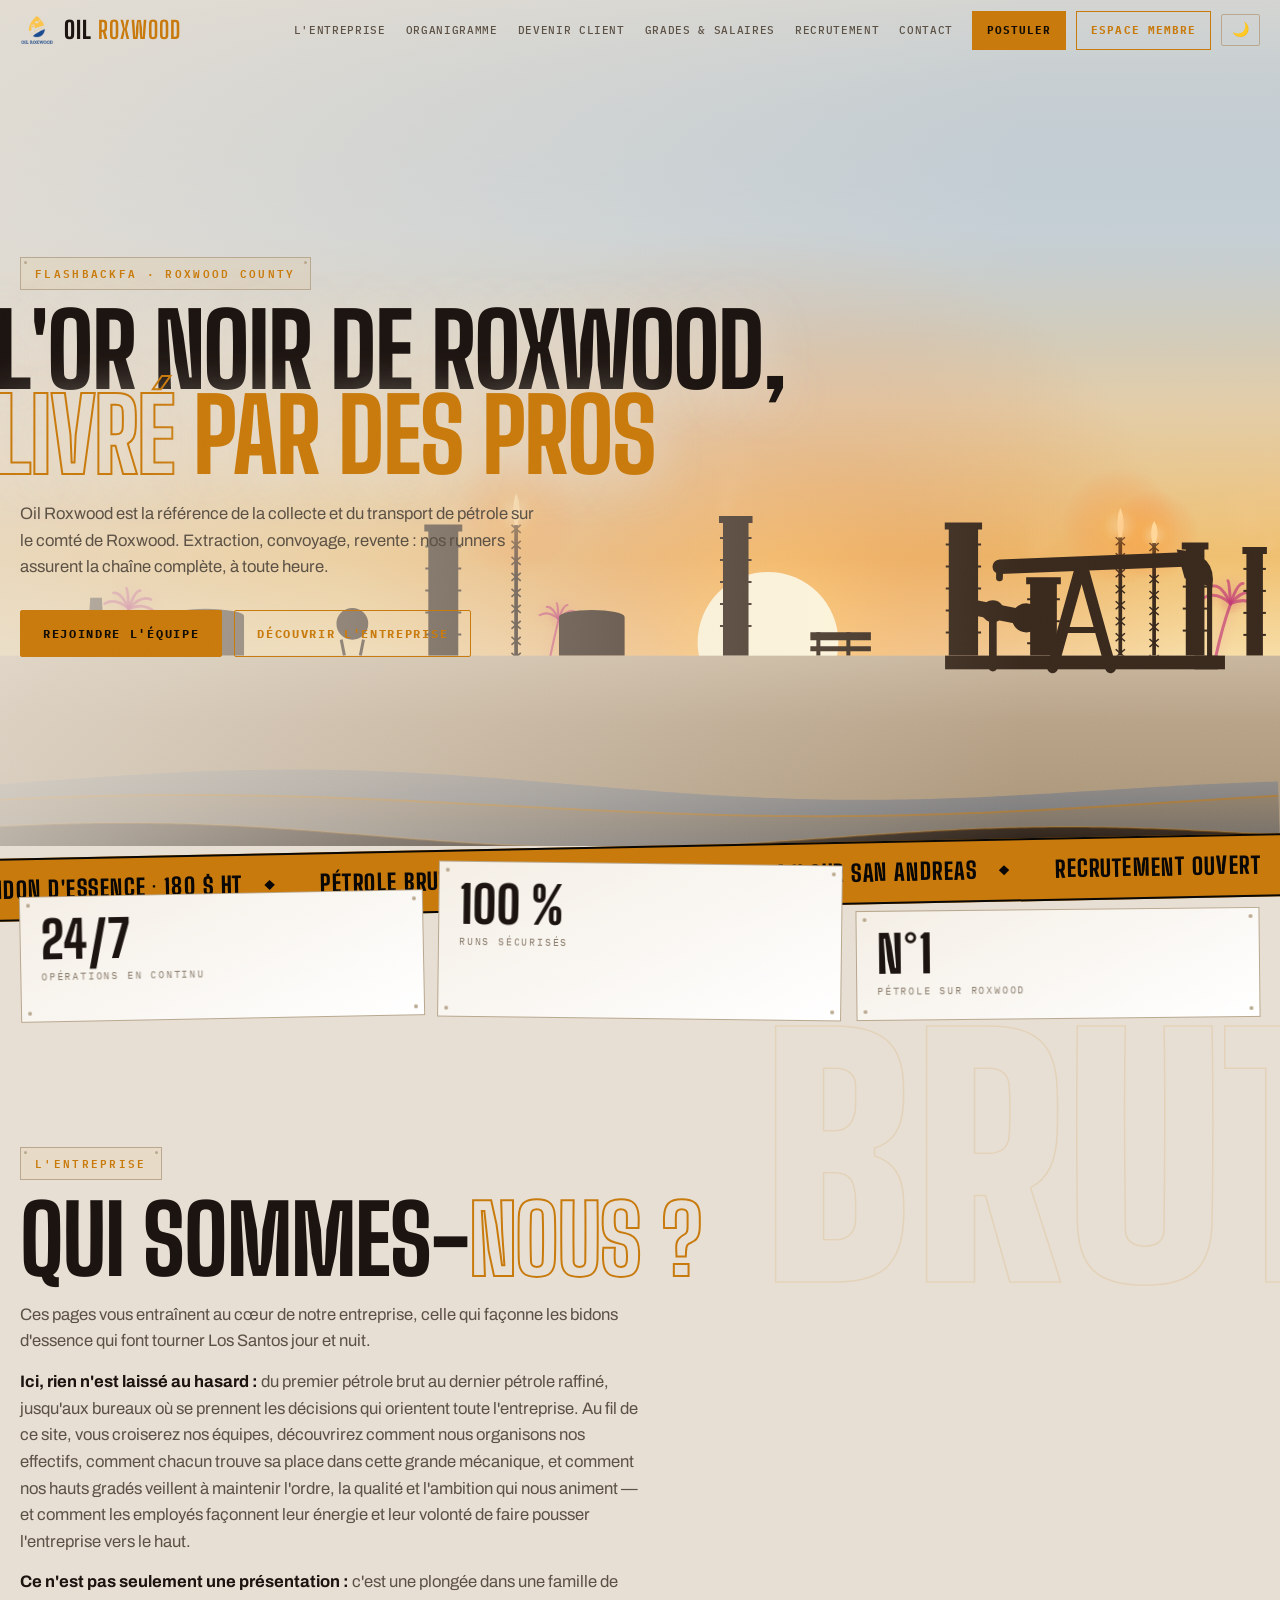
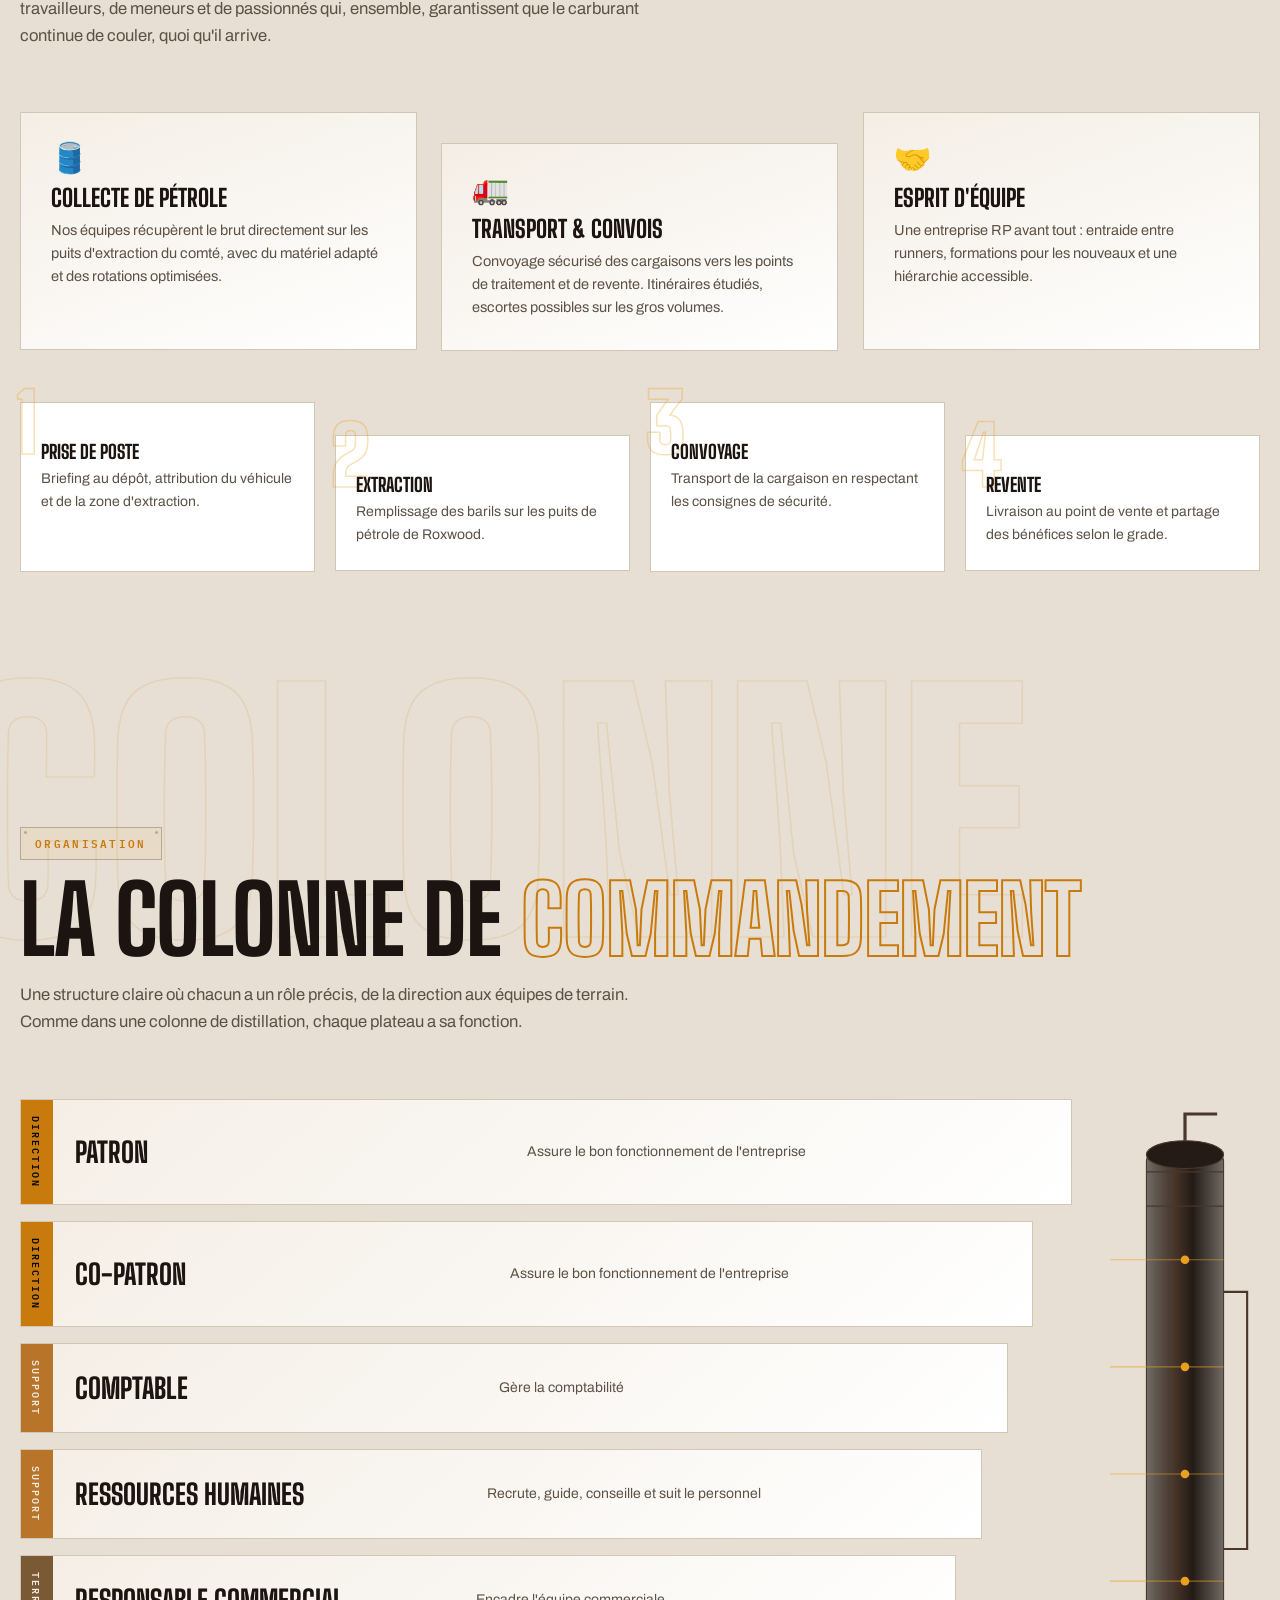
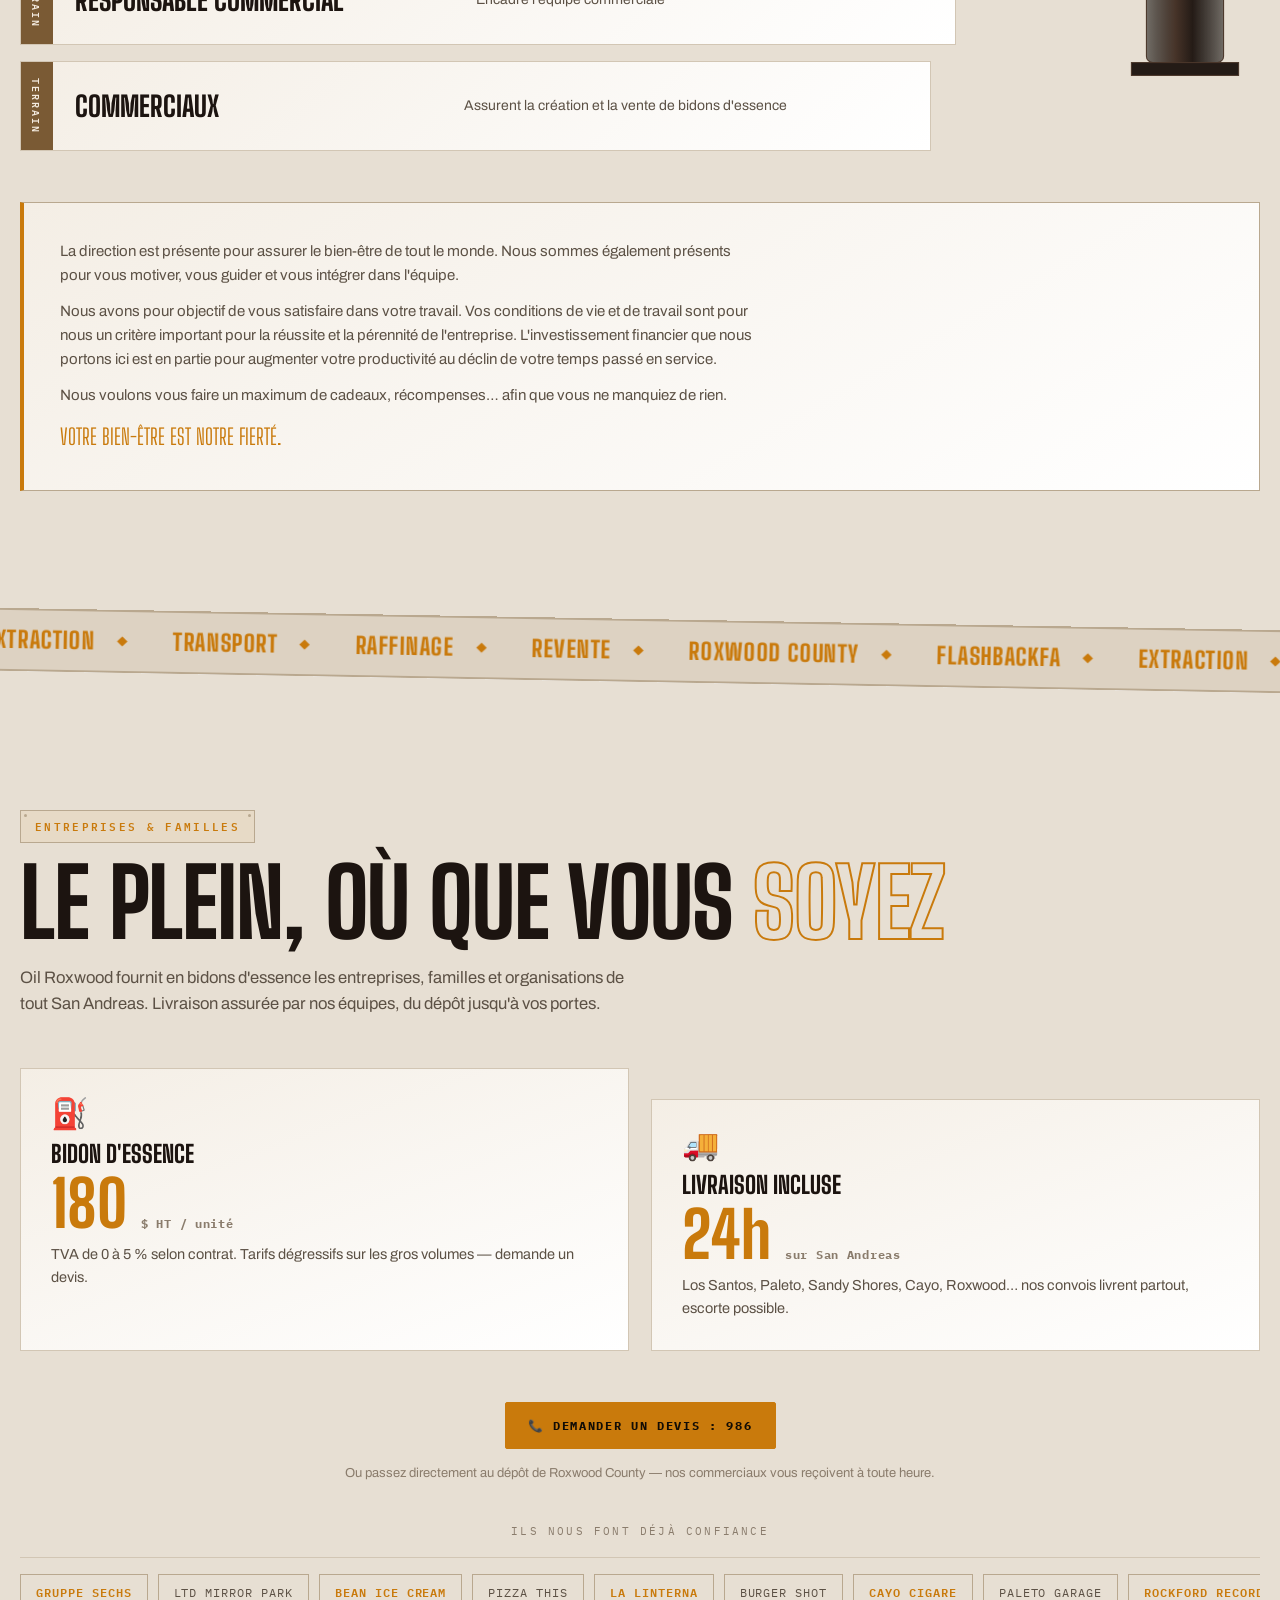
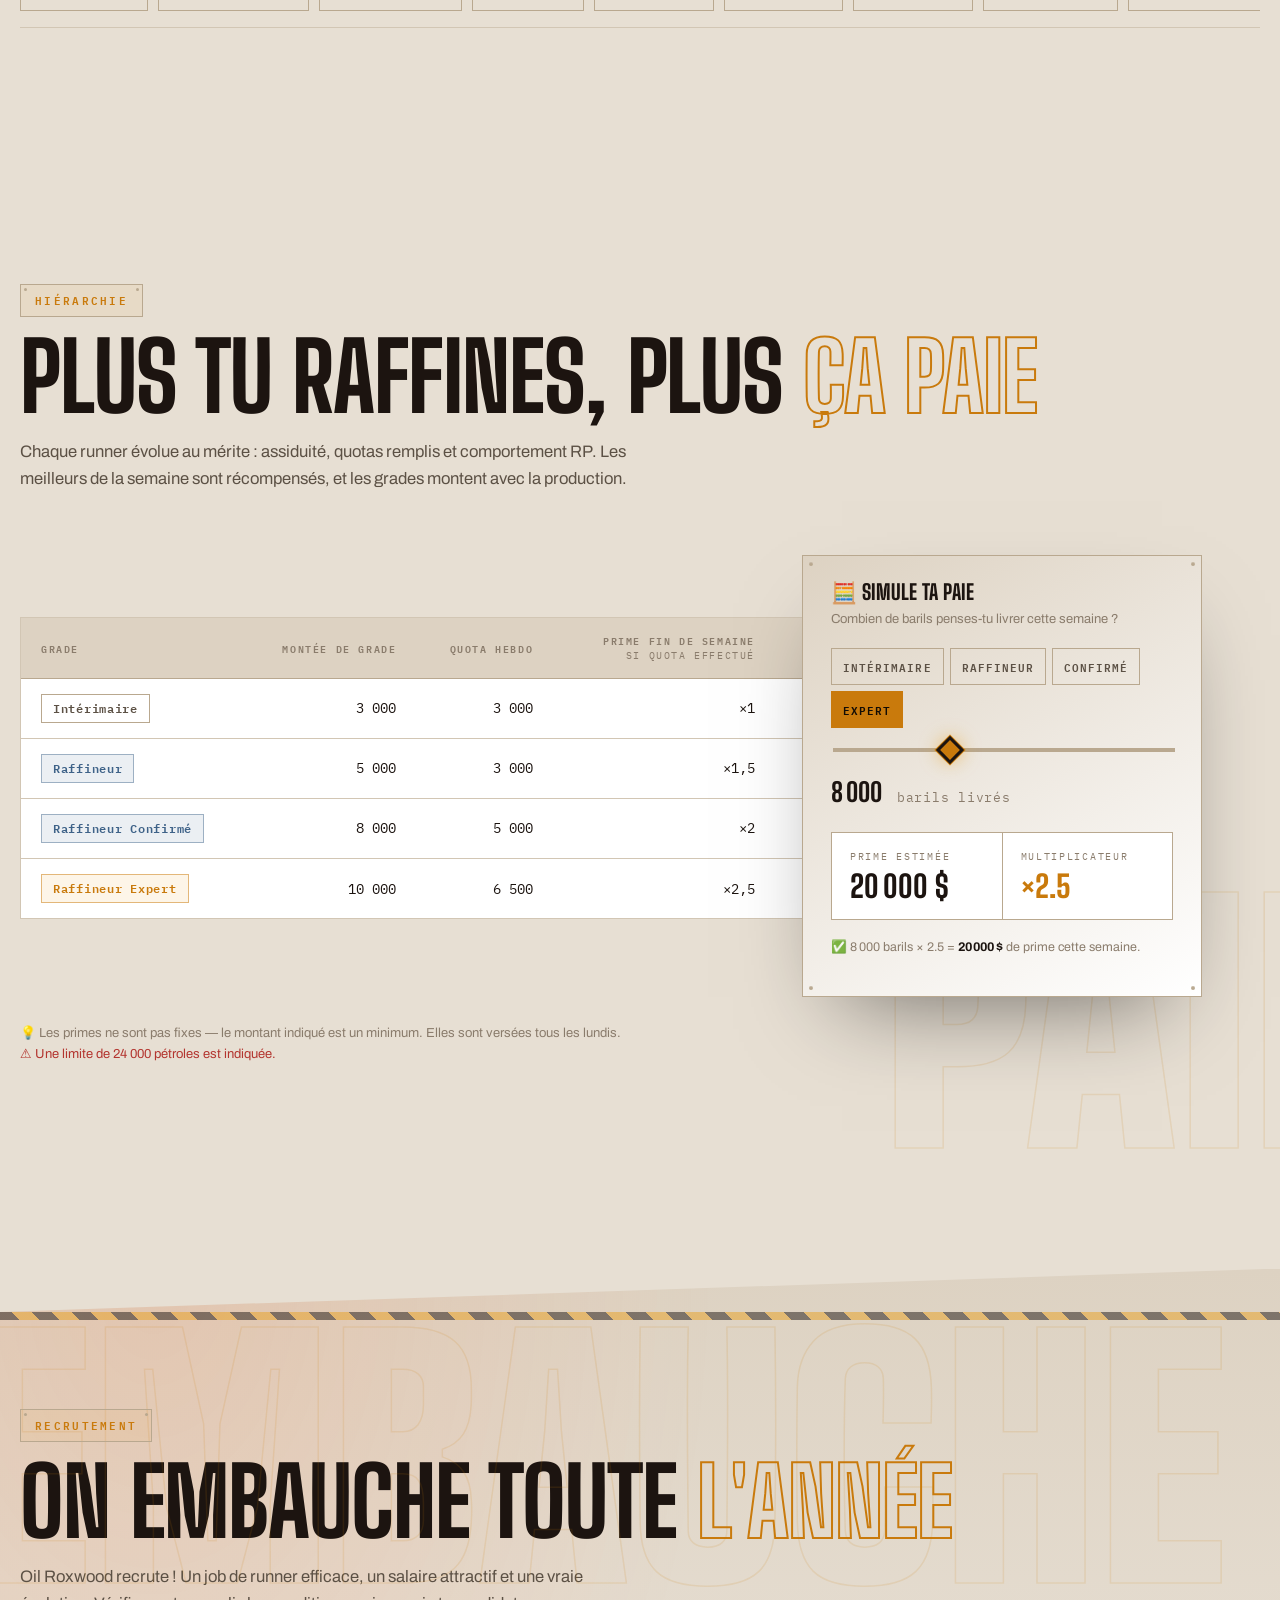
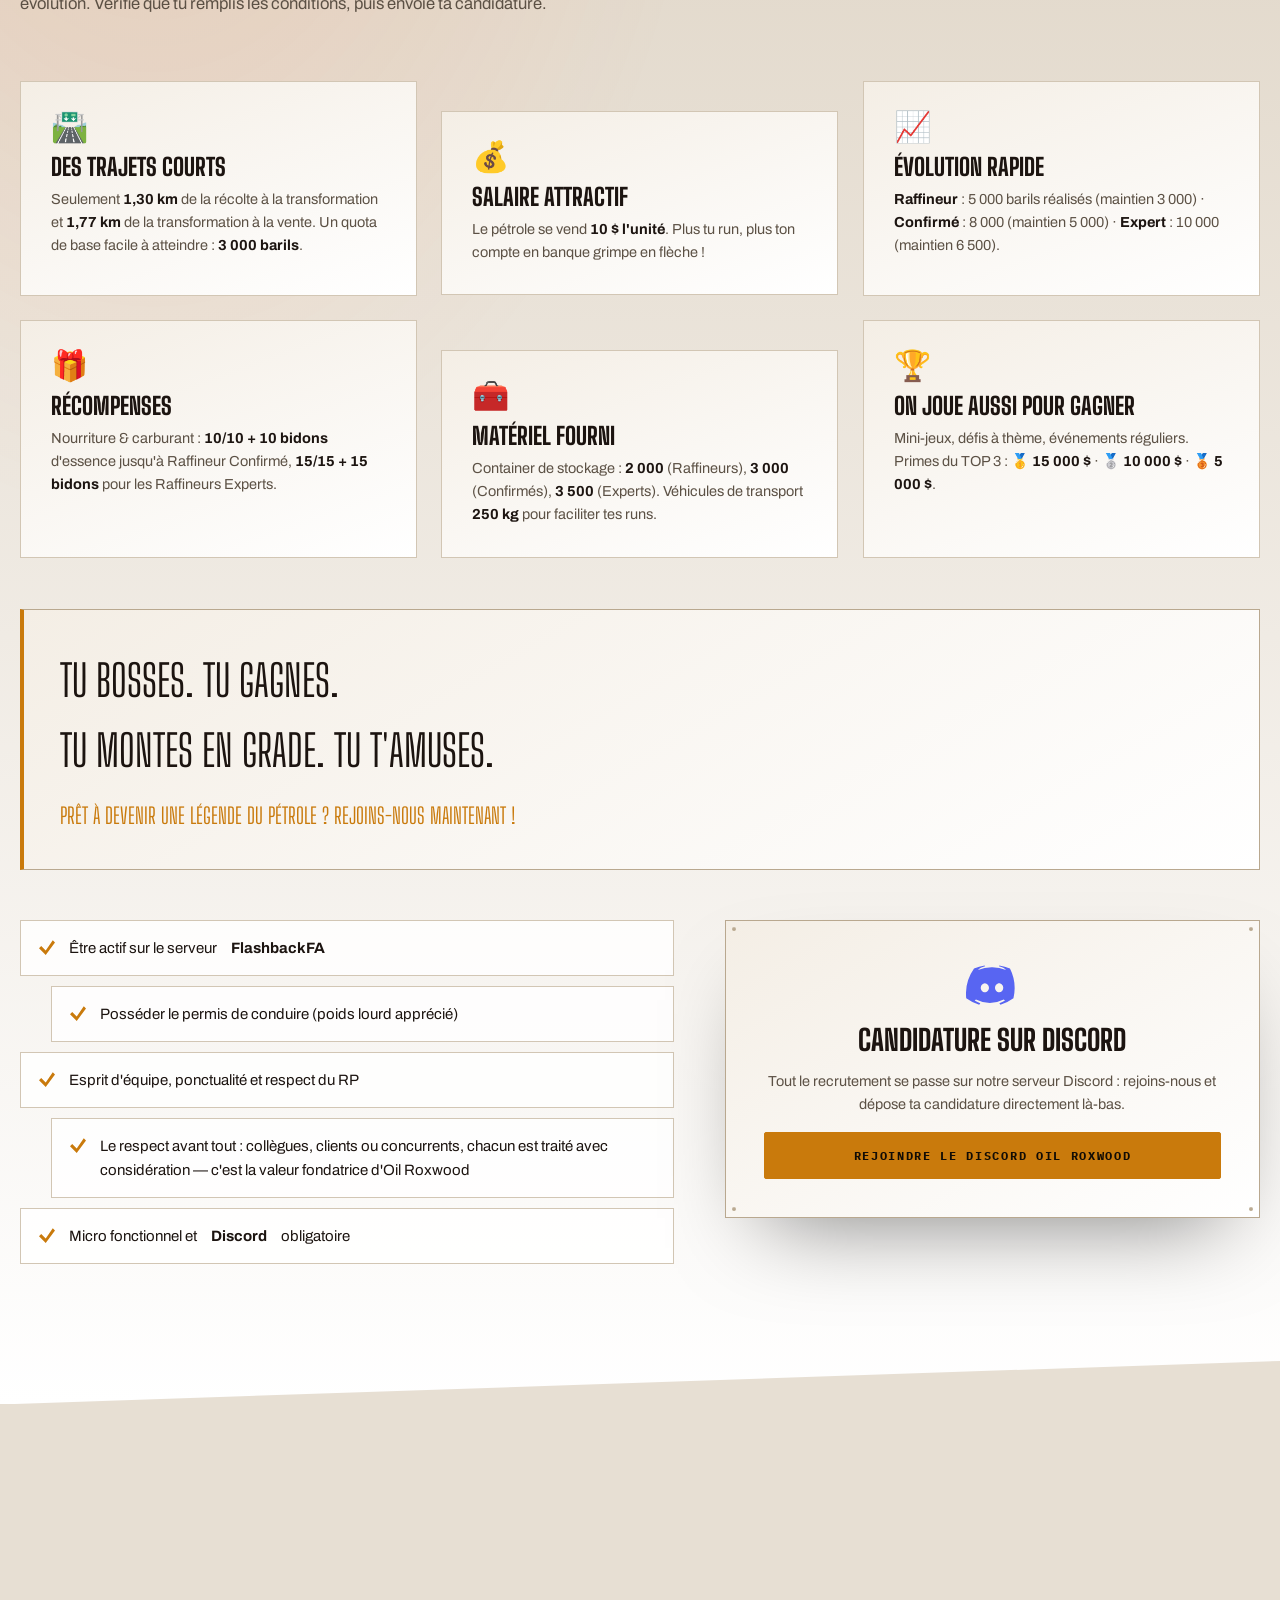
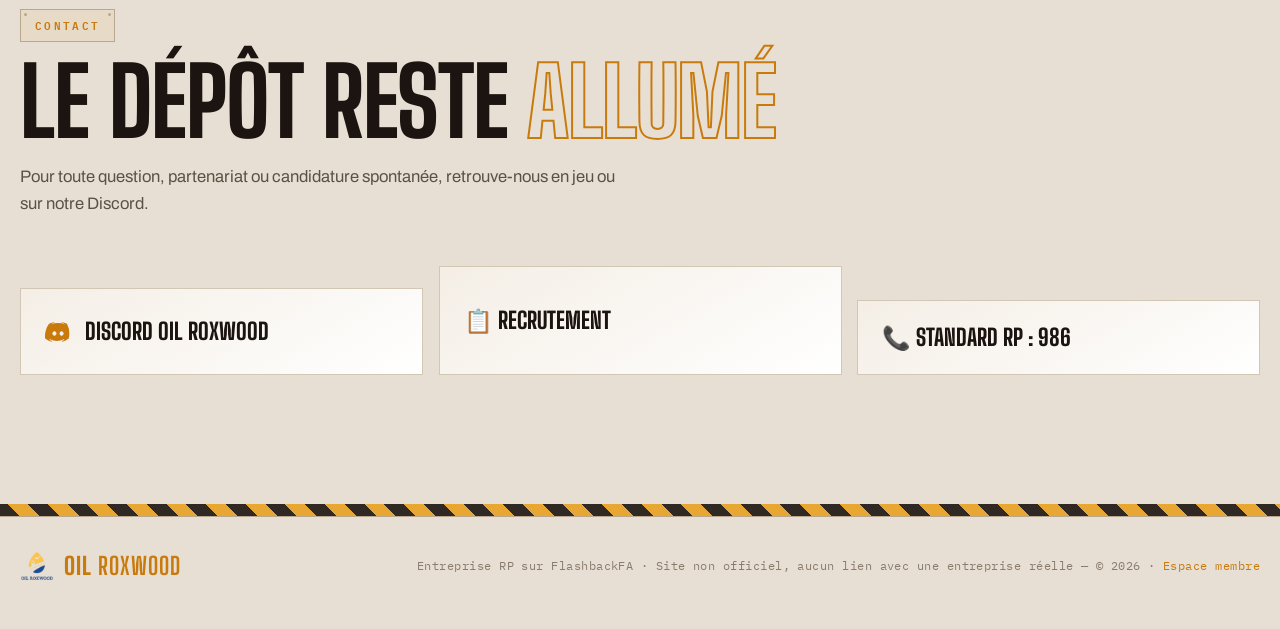
==== index.html @ 554af209 "1" ====
<!DOCTYPE html>
<html lang="fr">
<head>
<meta charset="UTF-8">
<meta name="viewport" content="width=device-width, initial-scale=1.0">
<title>Oil Roxwood — Compagnie Pétrolière | FlashbackFA</title>
<meta name="description" content="Oil Roxwood, entreprise de collecte et transport de pétrole sur Roxwood County — Serveur FlashbackFA.">
<!-- ═══════════════════════════════════════════════════════════════
     APERÇU RICHE (Discord, réseaux sociaux)
     ⚠️ SEUL ENDROIT DU SITE OÙ L'URL EST ÉCRITE EN DUR.
     Les robots des réseaux n'exécutent pas de JavaScript : ces deux
     adresses doivent être absolues. Si tu renommes le dépôt GitHub,
     remplace-les par la nouvelle adresse de GitHub Pages — et c'est
     tout, le reste du site est en chemins relatifs.
     ═══════════════════════════════════════════════════════════════ -->
<meta property="og:type" content="website">
<meta property="og:site_name" content="Oil Roxwood">
<meta property="og:title" content="⛽ OIL ROXWOOD — Compagnie Pétrolière">
<meta property="og:description" content="Collecte & transport de pétrole sur Roxwood County 🛢️ Recrutement ouvert · Devis au 986 · Simulateur de paie en ligne — Serveur FlashbackFA">
<meta property="og:url"   content="https://poulpizar01.github.io/Oil-Roxwood/">
<meta property="og:image" content="https://poulpizar01.github.io/Oil-Roxwood/assets/banner-og-v3.jpg">
<meta property="og:image:width" content="1200">
<meta property="og:image:height" content="630">
<meta name="twitter:card" content="summary_large_image">
<meta name="theme-color" content="#e8a020">
<link rel="icon" type="image/png" href="assets/favicon.png">
<link rel="apple-touch-icon" href="assets/apple-touch-icon.png">
<link rel="manifest" href="manifest.webmanifest">
<meta name="mobile-web-app-capable" content="yes">
<meta name="apple-mobile-web-app-capable" content="yes">
<meta name="apple-mobile-web-app-status-bar-style" content="black-translucent">
<meta name="apple-mobile-web-app-title" content="Oil Roxwood">
<script>
/* applique le thème avant le rendu pour éviter le flash */
(function(){
  const s=localStorage.getItem('orx_theme');
  if(s==='dark'||(!s&&matchMedia('(prefers-color-scheme: dark)').matches))
    document.documentElement.classList.add('dark');
})();
</script>
<link rel="preconnect" href="https://fonts.googleapis.com">
<link rel="preconnect" href="https://fonts.gstatic.com" crossorigin>
<link href="https://fonts.googleapis.com/css2?family=Big+Shoulders+Display:wght@600;700;800;900&family=Archivo:wght@400;500;600;700&family=IBM+Plex+Mono:wght@400;500;600;700&display=swap" rel="stylesheet">
<link rel="stylesheet" href="assets/roxwood-core.css">
<link rel="stylesheet" href="assets/roxwood-site.css">
</head>
<body>

<div id="pipeline"></div>
<span class="cartouche" aria-hidden="true">Oil Roxwood · Roxwood County · Est. 2026</span>

<nav class="barre">
  <a class="logo" href="#accueil">
    <img src="assets/logo.png" alt="Logo Oil Roxwood" width="34" height="34">
    <span>OIL <b>ROXWOOD</b></span>
  </a>
  <button class="burger" aria-expanded="false" aria-label="Ouvrir le menu">☰</button>
  <div class="nav-links">
    <a href="#presentation">L'entreprise</a>
    <a href="#organigramme">Organigramme</a>
    <a href="#devenir-client">Devenir client</a>
    <a href="#direct" id="navDirect" hidden>En direct</a>
    <a href="#grades">Grades &amp; Salaires</a>
    <a href="#recrutement">Recrutement</a>
    <a href="#contact">Contact</a>
    <a href="#recrutement" class="nav-cta">Postuler</a>
    <a href="admin.html" class="nav-membre">Espace membre</a>
    <button class="theme-btn" id="themeBtn" onclick="toggleTheme()" title="Mode clair / sombre" aria-label="Changer de thème">🌙</button>
  </div>
</nav>

<!-- ================= HERO ================= -->
<header id="accueil">
  <canvas id="heroCanvas" aria-hidden="true"></canvas>
  <div class="wrap hero-grid">
    <span class="tag kicker">FlashbackFA · Roxwood County</span>
    <h1>L'or noir de Roxwood,<br><span class="creux">livré</span> <em>par des pros</em></h1>
    <p class="hero-sub">
      Oil Roxwood est la référence de la collecte et du transport de pétrole sur le comté
      de Roxwood. Extraction, convoyage, revente : nos runners assurent la chaîne complète,
      à toute heure.
    </p>
    <div class="hero-cta">
      <a href="#recrutement" class="btn" style="background:var(--ambre);color:#120C05"><span>Rejoindre l'équipe</span></a>
      <a href="#presentation" class="btn"><span>Découvrir l'entreprise</span></a>
    </div>
  </div>
</header>

<!-- ruban défilant -->
<div class="ruban pleine" aria-hidden="true"><div class="defile" id="ruban1"></div></div>

<div class="wrap dessus">
  <div class="hero-stats">
    <div><strong>24/7</strong><span>Opérations en continu</span></div>
    <div><strong>100 %</strong><span>Runs sécurisés</span></div>
    <div><strong>N°1</strong><span>Pétrole sur Roxwood</span></div>
  </div>
</div>

<!-- ================= PRÉSENTATION ================= -->
<section id="presentation">
  <span class="geant" style="top:2vw;right:-6vw" aria-hidden="true">BRUT</span>
  <div class="wrap">
    <span class="tag sec-kicker rev">L'entreprise</span>
    <h2 class="rev">Qui sommes-<span class="creux">nous ?</span></h2>
    <div class="rev">
      <p class="sec-intro">
        Ces pages vous entraînent au cœur de notre entreprise, celle qui façonne les bidons
        d'essence qui font tourner Los Santos jour et nuit.
      </p>
      <p class="sec-intro">
        <strong>Ici, rien n'est laissé au hasard :</strong> du premier pétrole brut au dernier
        pétrole raffiné, jusqu'aux bureaux où se prennent les décisions qui orientent toute
        l'entreprise. Au fil de ce site, vous croiserez nos équipes, découvrirez comment nous
        organisons nos effectifs, comment chacun trouve sa place dans cette grande mécanique,
        et comment nos hauts gradés veillent à maintenir l'ordre, la qualité et l'ambition qui
        nous animent — et comment les employés façonnent leur énergie et leur volonté de faire
        pousser l'entreprise vers le haut.
      </p>
      <p class="sec-intro">
        <strong>Ce n'est pas seulement une présentation :</strong> c'est une plongée dans une
        famille de travailleurs, de meneurs et de passionnés qui, ensemble, garantissent que
        le carburant continue de couler, quoi qu'il arrive.
      </p>
    </div>

    <div class="cards">
      <div class="card rev">
        <div class="ico">🛢️</div>
        <h3>Collecte de pétrole</h3>
        <p>Nos équipes récupèrent le brut directement sur les puits d'extraction du comté, avec du matériel adapté et des rotations optimisées.</p>
      </div>
      <div class="card rev">
        <div class="ico">🚛</div>
        <h3>Transport &amp; convois</h3>
        <p>Convoyage sécurisé des cargaisons vers les points de traitement et de revente. Itinéraires étudiés, escortes possibles sur les gros volumes.</p>
      </div>
      <div class="card rev">
        <div class="ico">🤝</div>
        <h3>Esprit d'équipe</h3>
        <p>Une entreprise RP avant tout : entraide entre runners, formations pour les nouveaux et une hiérarchie accessible.</p>
      </div>
    </div>

    <div class="steps">
      <div class="step rev"><span class="num" aria-hidden="true">1</span><h4>Prise de poste</h4><p>Briefing au dépôt, attribution du véhicule et de la zone d'extraction.</p></div>
      <div class="step rev"><span class="num" aria-hidden="true">2</span><h4>Extraction</h4><p>Remplissage des barils sur les puits de pétrole de Roxwood.</p></div>
      <div class="step rev"><span class="num" aria-hidden="true">3</span><h4>Convoyage</h4><p>Transport de la cargaison en respectant les consignes de sécurité.</p></div>
      <div class="step rev"><span class="num" aria-hidden="true">4</span><h4>Revente</h4><p>Livraison au point de vente et partage des bénéfices selon le grade.</p></div>
    </div>
  </div>
</section>

<!-- ================= ORGANIGRAMME ================= -->
<section id="organigramme">
  <span class="geant" style="top:0;left:-4vw" aria-hidden="true">COLONNE</span>
  <div class="wrap">
    <span class="tag sec-kicker rev">Organisation</span>
    <h2 class="rev">La colonne de <span class="creux">commandement</span></h2>
    <p class="sec-intro rev">
      Une structure claire où chacun a un rôle précis, de la direction aux équipes de terrain.
      Comme dans une colonne de distillation, chaque plateau a sa fonction.
    </p>

    <div class="org">
      <div>
        <div class="org-level">
          <div class="org-card rev"><div class="rang">Direction</div><div class="corps"><h4>Patron</h4><p>Assure le bon fonctionnement de l'entreprise</p></div></div>
          <div class="org-card rev"><div class="rang">Direction</div><div class="corps"><h4>Co-Patron</h4><p>Assure le bon fonctionnement de l'entreprise</p></div></div>
        </div>
        <div class="org-level" style="margin-top:16px">
          <div class="org-card rev"><div class="rang">Support</div><div class="corps"><h4>Comptable</h4><p>Gère la comptabilité</p></div></div>
          <div class="org-card rev"><div class="rang">Support</div><div class="corps"><h4>Ressources Humaines</h4><p>Recrute, guide, conseille et suit le personnel</p></div></div>
        </div>
        <div class="org-level" style="margin-top:16px">
          <div class="org-card rev"><div class="rang">Terrain</div><div class="corps"><h4>Responsable commercial</h4><p>Encadre l'équipe commerciale</p></div></div>
          <div class="org-card rev"><div class="rang">Terrain</div><div class="corps"><h4>Commerciaux</h4><p>Assurent la création et la vente de bidons d'essence</p></div></div>
        </div>
      </div>

      <div class="org-fig" aria-hidden="true">
        <svg viewBox="0 0 140 560" fill="none">
          <defs>
            <linearGradient id="col" x1="0" y1="0" x2="1" y2="0">
              <stop offset="0" stop-color="#12100E" stop-opacity=".55"/><stop offset=".38" stop-color="#463328"/>
              <stop offset=".6" stop-color="#241B16"/><stop offset="1" stop-color="#100D0B" stop-opacity=".55"/>
            </linearGradient>
          </defs>
          <rect x="34" y="52" width="72" height="474" rx="6" fill="url(#col)" stroke="#4A362A"/>
          <ellipse cx="70" cy="52" rx="36" ry="13" fill="#241B16" stroke="#4A362A"/>
          <path d="M70 39V14h30" stroke="#4A362A" stroke-width="3"/>
          <path d="M34 68h72M34 100h72" stroke="#4A362A"/>
          <g stroke="#E8A020" opacity=".55"><path d="M0 150h106M0 250h106M0 350h106M0 450h106"/></g>
          <g fill="#E8A020"><circle cx="70" cy="150" r="4"/><circle cx="70" cy="250" r="4"/><circle cx="70" cy="350" r="4"/><circle cx="70" cy="450" r="4"/></g>
          <path d="M106 180h22v240h-22" stroke="#4A362A" stroke-width="2"/>
          <rect x="20" y="526" width="100" height="12" fill="#241B16" stroke="#4A362A"/>
        </svg>
      </div>
    </div>

    <div class="org-quote rev">
      <p>La direction est présente pour assurer le bien-être de tout le monde. Nous sommes également présents pour vous motiver, vous guider et vous intégrer dans l'équipe.</p>
      <p>Nous avons pour objectif de vous satisfaire dans votre travail. Vos conditions de vie et de travail sont pour nous un critère important pour la réussite et la pérennité de l'entreprise. L'investissement financier que nous portons ici est en partie pour augmenter votre productivité au déclin de votre temps passé en service.</p>
      <p>Nous voulons vous faire un maximum de cadeaux, récompenses… afin que vous ne manquiez de rien.</p>
      <p>Votre bien-être est notre fierté.</p>
    </div>
  </div>
</section>

<!-- ruban inverse -->
<div class="ruban inverse pleine" aria-hidden="true"><div class="defile" id="ruban2"></div></div>

<!-- ================= DEVENIR CLIENT ================= -->
<section id="devenir-client">
  <div class="wrap">
    <span class="tag sec-kicker rev">Entreprises &amp; familles</span>
    <h2 class="rev">Le plein, où que vous <span class="creux">soyez</span></h2>
    <p class="sec-intro rev">
      Oil Roxwood fournit en bidons d'essence les entreprises, familles et organisations
      de tout San Andreas. Livraison assurée par nos équipes, du dépôt jusqu'à vos portes.
    </p>

    <div class="offre">
      <div class="card rev">
        <div class="ico">⛽</div>
        <h3>Bidon d'essence</h3>
        <b class="prix">180 <span>$ HT / unité</span></b>
        <p>TVA de 0 à 5 % selon contrat. Tarifs dégressifs sur les gros volumes — demande un devis.</p>
      </div>
      <div class="card rev">
        <div class="ico">🚚</div>
        <h3>Livraison incluse</h3>
        <b class="prix">24h <span>sur San Andreas</span></b>
        <p>Los Santos, Paleto, Sandy Shores, Cayo, Roxwood… nos convois livrent partout, escorte possible.</p>
      </div>
    </div>

    <div class="devis rev">
      <a href="#contact" class="btn" style="background:var(--ambre);color:#120C05"><span>📞 Demander un devis : 986</span></a>
      <p class="note" style="margin-top:14px">Ou passez directement au dépôt de Roxwood County — nos commerciaux vous reçoivent à toute heure.</p>
    </div>

    <p class="confiance">Ils nous font déjà confiance</p>
    <div class="marquee">
      <div class="marquee-track" id="cliTrack">
        <span class="cli-chip"><b>Gruppe Sechs</b></span>
        <span class="cli-chip">LTD Mirror Park</span>
        <span class="cli-chip"><b>Bean Ice Cream</b></span>
        <span class="cli-chip">Pizza This</span>
        <span class="cli-chip"><b>La Linterna</b></span>
        <span class="cli-chip">Burger Shot</span>
        <span class="cli-chip"><b>Cayo Cigare</b></span>
        <span class="cli-chip">Paleto Garage</span>
        <span class="cli-chip"><b>Rockford Records</b></span>
        <span class="cli-chip">Aqua Black</span>
        <span class="cli-chip"><b>Post OP</b></span>
        <span class="cli-chip">Atelier Komori</span>
        <span class="cli-chip"><b>Pacific Bluff</b></span>
        <span class="cli-chip">Mairie San Andreas</span>
        <span class="cli-chip"><b>Club 77</b></span>
        <span class="cli-chip">Casa Del Gusto</span>
      </div>
    </div>
  </div>
</section>

<!-- ================= LE DÉPÔT EN DIRECT ================= -->
<section id="direct" hidden>
  <span class="geant" style="top:1vw;right:-5vw" aria-hidden="true">SEMAINE</span>
  <div class="wrap">
    <span class="tag sec-kicker rev">Le dépôt en direct</span>
    <h2 class="rev">La semaine <span class="creux" id="dirSem">en cours</span></h2>
    <p class="sec-intro rev" id="dirMaj"></p>

    <div class="hero-stats" style="margin-top:clamp(30px,4vw,52px)">
      <div><strong id="dirBarils">—</strong><span>Barils raffinés</span></div>
      <div><strong id="dirEffectif">—</strong><span>Runners en poste</span></div>
      <div><strong id="dirClients">—</strong><span>Commandes livrées</span></div>
    </div>

    <div id="dirObjWrap" class="rev" style="margin-top:clamp(26px,3vw,40px)" hidden>
      <div style="display:flex;justify-content:space-between;align-items:baseline;gap:14px;margin-bottom:10px">
        <span class="tag">Objectif de la semaine</span>
        <span class="mono" id="dirObjTxt" style="color:var(--fumee);font-size:13px"></span>
      </div>
      <div style="height:14px;background:var(--plaque);border:1px solid var(--trait-fort);position:relative;overflow:hidden">
        <i id="dirObjBar" style="position:absolute;inset:0 100% 0 0;background:var(--ambre);transition:right 1.2s var(--ease)"></i>
      </div>
    </div>

    <div id="dirTop" class="cards" style="margin-top:clamp(30px,4vw,50px)" hidden></div>
  </div>
</section>

<!-- ================= GRADES ================= -->
<section id="grades">
  <span class="geant" style="bottom:4vw;right:-8vw" aria-hidden="true">PAIE</span>
  <div class="wrap">
    <span class="tag sec-kicker rev">Hiérarchie</span>
    <h2 class="rev">Plus tu raffines, plus <span class="creux">ça paie</span></h2>
    <p class="sec-intro rev">
      Chaque runner évolue au mérite : assiduité, quotas remplis et comportement RP.
      Les meilleurs de la semaine sont récompensés, et les grades montent avec la production.
    </p>

    <div class="paye">
      <div class="table-card rev">
        <table>
          <thead>
            <tr>
              <th scope="col">Grade</th>
              <th scope="col">Montée de grade</th>
              <th scope="col">Quota hebdo</th>
              <th scope="col">Prime fin de semaine<small>si quota effectué</small></th>
            </tr>
          </thead>
          <tbody>
            <tr><td><span class="badge b-grey">Intérimaire</span></td><td>3 000</td><td>3 000</td><td>×1</td></tr>
            <tr><td><span class="badge b-blue">Raffineur</span></td><td>5 000</td><td>3 000</td><td>×1,5</td></tr>
            <tr><td><span class="badge b-blue">Raffineur Confirmé</span></td><td>8 000</td><td>5 000</td><td>×2</td></tr>
            <tr><td><span class="badge b-gold">Raffineur Expert</span></td><td>10 000</td><td>6 500</td><td>×2,5</td></tr>
          </tbody>
        </table>
      </div>

      <div class="simu rev">
        <h3>🧮 Simule ta paie</h3>
        <p class="simu-sub">Combien de barils penses-tu livrer cette semaine ?</p>
        <div class="simu-grades" id="simuGrades"></div>
        <input type="range" id="simuRange" min="0" max="24000" step="100" value="8000" aria-label="Barils livrés cette semaine">
        <div class="simu-baril"><b id="simuBarils">8 000</b> barils livrés</div>
        <div class="simu-out">
          <div class="simu-card"><span>Prime estimée</span><strong id="simuPrime">—</strong></div>
          <div class="simu-card simu-card-total"><span>Multiplicateur</span><strong id="simuMult">—</strong></div>
        </div>
        <p class="simu-note" id="simuNote"></p>
      </div>
    </div>

    <p class="note rev" style="margin-top:26px">💡 Les primes ne sont pas fixes — le montant indiqué est un minimum. Elles sont versées tous les lundis.</p>
    <p class="note rev" style="color:var(--red)">⚠️ Une limite de 24 000 pétroles est indiquée.</p>
  </div>
</section>

<!-- ================= RECRUTEMENT ================= -->
<section id="recrutement" class="bande pleine">
  <span class="geant" style="top:6vw;left:-3vw" aria-hidden="true">EMBAUCHE</span>
  <span class="tag sec-kicker rev">Recrutement</span>
  <h2 class="rev">On embauche toute <span class="creux">l'année</span></h2>
  <p class="sec-intro rev">
    Oil Roxwood recrute ! Un job de runner efficace, un salaire attractif et une
    vraie évolution. Vérifie que tu remplis les conditions, puis envoie ta candidature.
  </p>

  <div class="cards">
    <div class="card rev">
      <div class="ico">🛣️</div><h3>Des trajets courts</h3>
      <p>Seulement <strong>1,30 km</strong> de la récolte à la transformation et <strong>1,77 km</strong> de la transformation à la vente. Un quota de base facile à atteindre : <strong>3 000 barils</strong>.</p>
    </div>
    <div class="card rev">
      <div class="ico">💰</div><h3>Salaire attractif</h3>
      <p>Le pétrole se vend <strong>10 $ l'unité</strong>. Plus tu run, plus ton compte en banque grimpe en flèche !</p>
    </div>
    <div class="card rev">
      <div class="ico">📈</div><h3>Évolution rapide</h3>
      <p><strong>Raffineur</strong> : 5 000 barils réalisés (maintien 3 000) · <strong>Confirmé</strong> : 8 000 (maintien 5 000) · <strong>Expert</strong> : 10 000 (maintien 6 500).</p>
    </div>
    <div class="card rev">
      <div class="ico">🎁</div><h3>Récompenses</h3>
      <p>Nourriture &amp; carburant : <strong>10/10 + 10 bidons</strong> d'essence jusqu'à Raffineur Confirmé, <strong>15/15 + 15 bidons</strong> pour les Raffineurs Experts.</p>
    </div>
    <div class="card rev">
      <div class="ico">🧰</div><h3>Matériel fourni</h3>
      <p>Container de stockage : <strong>2 000</strong> (Raffineurs), <strong>3 000</strong> (Confirmés), <strong>3 500</strong> (Experts). Véhicules de transport <strong>250 kg</strong> pour faciliter tes runs.</p>
    </div>
    <div class="card rev">
      <div class="ico">🏆</div><h3>On joue aussi pour gagner</h3>
      <p>Mini-jeux, défis à thème, événements réguliers. Primes du TOP 3 : <strong>🥇 15 000 $</strong> · <strong>🥈 10 000 $</strong> · <strong>🥉 5 000 $</strong>.</p>
    </div>
  </div>

  <div class="org-quote rev" style="text-align:left">
    <p style="font-family:var(--f-display);font-size:clamp(26px,3.4vw,44px);text-transform:uppercase;color:var(--ink);max-width:none">Tu bosses. Tu gagnes.<br>Tu montes en grade. Tu t'amuses.</p>
    <p>Prêt à devenir une légende du pétrole ? Rejoins-nous maintenant !</p>
  </div>

  <div class="recruit-grid">
    <ul class="conditions">
      <li class="rev">Être actif sur le serveur <strong>FlashbackFA</strong></li>
      <li class="rev">Posséder le permis de conduire (poids lourd apprécié)</li>
      <li class="rev">Esprit d'équipe, ponctualité et respect du RP</li>
      <li class="rev">Le respect avant tout : collègues, clients ou concurrents, chacun est traité avec considération — c'est la valeur fondatrice d'Oil Roxwood</li>
      <li class="rev">Micro fonctionnel et <strong>Discord</strong> obligatoire</li>
    </ul>

    <div class="discord-card rev">
      <svg width="52" height="52" viewBox="0 0 24 24" fill="#5865F2" aria-hidden="true"><path d="M20.3 4.4A19.8 19.8 0 0 0 15.4 3l-.2.4c1.7.4 2.5 1 3.3 1.7A16.2 16.2 0 0 0 12 3.8a16.2 16.2 0 0 0-6.5 1.3c.8-.7 1.7-1.3 3.3-1.7L8.6 3a19.8 19.8 0 0 0-4.9 1.4A20.4 20.4 0 0 0 .1 18.1a19.9 19.9 0 0 0 6 3l.5-.7a12.6 12.6 0 0 1-2.6-1.3l.6-.4a14.2 14.2 0 0 0 12.8 0l.6.4c-.8.5-1.7 1-2.6 1.3l.5.7a19.9 19.9 0 0 0 6-3A20.4 20.4 0 0 0 20.3 4.4zM8.7 15.4c-1 0-1.9-1-1.9-2.1s.8-2.1 1.9-2.1 1.9 1 1.9 2.1-.9 2.1-1.9 2.1zm6.6 0c-1 0-1.9-1-1.9-2.1s.9-2.1 1.9-2.1 1.9 1 1.9 2.1-.8 2.1-1.9 2.1z"/></svg>
      <h3>Candidature sur Discord</h3>
      <p>Tout le recrutement se passe sur notre serveur Discord : rejoins-nous et dépose ta candidature directement là-bas.</p>
      <a href="https://discord.com/invite/99AuEX3Kpz" target="_blank" rel="noopener" class="btn" style="background:var(--ambre);color:#120C05;width:100%"><span>Rejoindre le Discord Oil Roxwood</span></a>
    </div>
  </div>
</section>

<!-- ================= CONTACT ================= -->
<section id="contact">
  <div class="wrap">
    <span class="tag sec-kicker rev">Contact</span>
    <h2 class="rev">Le dépôt reste <span class="creux">allumé</span></h2>
    <p class="sec-intro rev">Pour toute question, partenariat ou candidature spontanée, retrouve-nous en jeu ou sur notre Discord.</p>
    <div class="contact-links">
      <a class="contact-chip rev" href="https://discord.com/invite/99AuEX3Kpz" target="_blank" rel="noopener">
        <svg width="26" height="26" viewBox="0 0 24 24" fill="currentColor" aria-hidden="true"><path d="M20.3 4.4A19.8 19.8 0 0 0 15.4 3l-.2.4c1.7.4 2.5 1 3.3 1.7A16.2 16.2 0 0 0 12 3.8a16.2 16.2 0 0 0-6.5 1.3c.8-.7 1.7-1.3 3.3-1.7L8.6 3a19.8 19.8 0 0 0-4.9 1.4A20.4 20.4 0 0 0 .1 18.1a19.9 19.9 0 0 0 6 3l.5-.7a12.6 12.6 0 0 1-2.6-1.3l.6-.4a14.2 14.2 0 0 0 12.8 0l.6.4c-.8.5-1.7 1-2.6 1.3l.5.7a19.9 19.9 0 0 0 6-3A20.4 20.4 0 0 0 20.3 4.4zM8.7 15.4c-1 0-1.9-1-1.9-2.1s.8-2.1 1.9-2.1 1.9 1 1.9 2.1-.9 2.1-1.9 2.1zm6.6 0c-1 0-1.9-1-1.9-2.1s.9-2.1 1.9-2.1 1.9 1 1.9 2.1-.8 2.1-1.9 2.1z"/></svg>
        Discord Oil Roxwood
      </a>
      <a class="contact-chip rev" href="#recrutement">📋 Recrutement</a>
      <a class="contact-chip rev" href="#devenir-client">📞 Standard RP : 986</a>
    </div>
  </div>
</section>

<div class="hachures" aria-hidden="true"></div>
<footer>
  <div class="wrap pied">
    <a class="logo" href="#accueil">
      <img src="assets/logo.png" alt="" width="30" height="30">
      <span>OIL <b>ROXWOOD</b></span>
    </a>
    <p>Entreprise RP sur FlashbackFA · Site non officiel, aucun lien avec une entreprise réelle — © 2026 · <a href="admin.html">Espace membre</a></p>
  </div>
</footer>

<script src="assets/roxwood-ui.js"></script>
<script>
  Roxwood.ruban(document.getElementById('ruban1'), [
    "Bidon d'essence · 180 $ HT","Pétrole brut · 10 $ / unité","Livraison 24 h sur San Andreas",
    "Recrutement ouvert","Devis au 986","4 grades · primes ×2.5",
    "Bidon d'essence · 180 $ HT","Pétrole brut · 10 $ / unité","Livraison 24 h sur San Andreas",
    "Recrutement ouvert","Devis au 986","4 grades · primes ×2.5"
  ]);
  Roxwood.ruban(document.getElementById('ruban2'), [
    "Extraction","Transport","Raffinage","Revente","Roxwood County","FlashbackFA",
    "Extraction","Transport","Raffinage","Revente","Roxwood County","FlashbackFA",
    "Extraction","Transport","Raffinage","Revente","Roxwood County","FlashbackFA"
  ]);
</script>
<script src="assets/roxwood-site.js"></script>
</body>
</html>
---- assets/roxwood-core.css ----
/* ============================================================
   OIL ROXWOOD — SOCLE COMMUN  «raffinerie brute»
   Chargé par index.html ET admin.html.
   Contient : jetons de couleur, typographie, textures, rivets,
   rubans de danger, lampe torche, plaques inclinables, boutons.
   ------------------------------------------------------------
   Deux thèmes : JOUR (par défaut) et NUIT (html.dark).
   Le basculement est piloté par toggleTheme() → html.dark
   ============================================================ */

/* ---------- 1. JETONS ---------- */
:root{
  /* --- JOUR : plein soleil sur le dépôt --- */
  --brut:#1C1410;
  --fond:#E7DFD3;
  --bg:#E7DFD3;
  --plaque:#FFFFFF;
  --plaque-2:#F4EEE5;
  --plaque-3:#EAE1D4;
  --acier:#DDD2C2;
  --trait:#D2C6B4;
  --trait-fort:#B9A88F;
  --ink:#1C1410;
  --vapeur:#1C1410;
  --fumee:#5C5145;
  --cendre:#8A7C6C;
  --white:#FFFFFF;

  --ambre:#C97A0C;
  --ambre-clair:#E8A020;
  --flamme:#E0521A;
  --accent:#C97A0C;
  --accent-2:#A8620A;

  --ok:#2F7A55;
  --alerte:#B3352F;
  --attente:#3E6288;
  --green:#2F7A55;
  --red:#B3352F;
  --blue:#3E6288;
  --violet:#8A4A20;

  /* échelle orange héritée de l'ancien socle */
  --or1:#E8A020; --or2:#C97A0C; --or3:#9C5A08; --or4:#6E3D06;
  --neon-p:#C97A0C; --neon-c:#E8A020; --neon-v:#9C5A08;

  --radius:2px;
  --wrap:1240px;
  --ease:cubic-bezier(.22,.7,.25,1);

  --f-display:"Big Shoulders Display","Oswald","Arial Narrow",Impact,sans-serif;
  --f-body:"Archivo","Inter","Segoe UI",system-ui,sans-serif;
  --f-mono:"IBM Plex Mono","JetBrains Mono",ui-monospace,Menlo,monospace;

  --grain:url("data:image/svg+xml,%3Csvg xmlns='http://www.w3.org/2000/svg' width='180' height='180'%3E%3Cfilter id='n'%3E%3CfeTurbulence type='fractalNoise' baseFrequency='.85' numOctaves='4' stitchTiles='stitch'/%3E%3CfeColorMatrix type='saturate' values='0'/%3E%3C/filter%3E%3Crect width='180' height='180' filter='url(%23n)' opacity='.55'/%3E%3C/svg%3E");
  --rouille:url("data:image/svg+xml,%3Csvg xmlns='http://www.w3.org/2000/svg' width='420' height='420'%3E%3Cfilter id='r'%3E%3CfeTurbulence type='fractalNoise' baseFrequency='.012 .022' numOctaves='5' seed='7'/%3E%3CfeColorMatrix values='0.9 0 0 0 0.45  0 0.42 0 0 0.16  0 0 0.15 0 0.04  0 0 0 -1.4 1.05'/%3E%3C/filter%3E%3Crect width='420' height='420' filter='url(%23r)'/%3E%3C/svg%3E");
  --danger:repeating-linear-gradient(45deg,#1C1410 0 14px,#E8A020 14px 28px);

  --grain-op:.05;
  --rouille-op:.5;
  --torche-a:.10;
  --reflet-a:.06;
}

html.dark{
  /* --- NUIT : la raffinerie au crépuscule --- */
  --brut:#080605;
  --fond:#0D0A08;
  --bg:#0D0A08;
  --plaque:#16110E;
  --plaque-2:#1E1713;
  --plaque-3:#241C17;
  --acier:#241C17;
  --trait:#2E241E;
  --trait-fort:#4A362A;
  --ink:#F3EADF;
  --vapeur:#F3EADF;
  --fumee:#A2948A;
  --cendre:#70645B;
  --white:#16110E;

  --ambre:#E8A020;
  --ambre-clair:#F7C463;
  --flamme:#FF6A2B;
  --accent:#E8A020;
  --accent-2:#F7C463;

  --ok:#4FA97B;
  --alerte:#D9534F;
  --attente:#6C8BB0;
  --green:#4FA97B;
  --red:#D9534F;
  --blue:#6C8BB0;
  --violet:#C0862B;

  --or1:#F7C463; --or2:#E8A020; --or3:#B8752A; --or4:#7A4A18;
  --neon-p:#E8A020; --neon-c:#F7C463; --neon-v:#B8752A;

  --danger:repeating-linear-gradient(45deg,#0A0806 0 14px,#E8A020 14px 28px);

  --grain-op:.055;
  --rouille-op:.85;
  --torche-a:.15;
  --reflet-a:.10;
}

/* ---------- 2. BASE ---------- */
*,*::before,*::after{box-sizing:border-box}
html{overflow-x:clip}
body{
  margin:0;background:var(--fond);color:var(--ink);
  font-family:var(--f-body);line-height:1.6;
  -webkit-font-smoothing:antialiased;overflow-x:clip;position:relative;
}
body::before{
  content:"";position:fixed;inset:0;z-index:1;pointer-events:none;
  background-image:var(--grain);opacity:var(--grain-op);mix-blend-mode:overlay;
}
img{max-width:100%}
a{color:inherit}
button{font-family:inherit;cursor:pointer}
input,select,textarea{font-family:inherit}
::selection{background:var(--ambre);color:#0A0806}
:focus-visible{outline:2px solid var(--ambre);outline-offset:3px}

h1,h2,h3,h4{font-family:var(--f-display);font-weight:800;margin:0;line-height:.92;text-wrap:balance}

::-webkit-scrollbar{width:10px;height:10px}
::-webkit-scrollbar-track{background:transparent}
::-webkit-scrollbar-thumb{background:var(--trait-fort);border-radius:99px;border:2px solid var(--fond)}
::-webkit-scrollbar-thumb:hover{background:var(--ambre)}

/* ---------- 3. LAMPE TORCHE ---------- */
#rouille,#torche{position:fixed;inset:0;pointer-events:none;z-index:110}
#rouille{
  background-image:var(--rouille);background-size:520px;
  opacity:var(--rouille-op);mix-blend-mode:overlay;
  -webkit-mask-image:radial-gradient(circle 250px at var(--mx,-600px) var(--my,-600px),#000 0%,rgba(0,0,0,.4) 48%,transparent 74%);
          mask-image:radial-gradient(circle 250px at var(--mx,-600px) var(--my,-600px),#000 0%,rgba(0,0,0,.4) 48%,transparent 74%);
}
#torche{
  z-index:111;mix-blend-mode:screen;
  background:radial-gradient(circle 300px at var(--mx,-600px) var(--my,-600px),
    rgba(255,170,64,var(--torche-a)),rgba(255,110,30,.04) 45%,transparent 70%);
}
@media (hover:none),(prefers-reduced-motion:reduce){#rouille,#torche{display:none}}

/* ---------- 4. RIVETS & PLAQUES INCLINABLES ---------- */
.rivet{
  position:absolute;width:4px;height:4px;border-radius:50%;
  background:var(--trait-fort);box-shadow:inset 0 1px 0 rgba(255,255,255,.18);
  pointer-events:none;z-index:4;
}
.rivet.a{top:6px;left:6px}.rivet.b{top:6px;right:6px}
.rivet.c{bottom:6px;left:6px}.rivet.d{bottom:6px;right:6px}

[data-tilt],[data-lueur]{position:relative}
[data-tilt]{transform:rotate(var(--base,0deg));transition:transform .5s var(--ease);will-change:transform}
[data-tilt].actif{
  transition:transform .1s linear;
  transform:perspective(1000px) rotate(var(--base,0deg)) rotateX(var(--rx,0deg)) rotateY(var(--ry,0deg));
}
[data-tilt]::after,[data-lueur]::after{
  content:"";position:absolute;inset:0;pointer-events:none;opacity:0;transition:opacity .3s;z-index:5;
  background:radial-gradient(circle 220px at var(--sx,50%) var(--sy,50%),
    rgba(255,225,175,var(--reflet-a)),transparent 62%);
}
[data-tilt].actif::after,[data-lueur].actif::after{opacity:1}

/* ---------- 5. RUBANS DE DANGER ---------- */
.hachures{height:12px;background:var(--danger);opacity:.9}
.ruban{
  position:relative;z-index:6;overflow:hidden;
  background:var(--ambre);color:#0A0806;
  border-block:2px solid #0A0806;
  transform:rotate(-1.15deg) scaleX(1.06);
}
.ruban.inverse{transform:rotate(1deg) scaleX(1.06);background:var(--acier);color:var(--ambre);border-color:var(--trait-fort)}
.defile{display:flex;width:max-content;animation:defile 34s linear infinite}
.ruban.inverse .defile{animation-duration:44s;animation-direction:reverse}
.defile > div{display:flex;align-items:center;padding:11px 0}
.defile span{
  font-family:var(--f-display);font-size:23px;font-weight:800;text-transform:uppercase;
  letter-spacing:.04em;padding:0 22px;display:flex;align-items:center;gap:22px;white-space:nowrap;
}
.defile span::after{content:"";width:7px;height:7px;background:currentColor;transform:rotate(45deg);flex:none}
@keyframes defile{to{transform:translateX(-50%)}}

/* ---------- 6. ÉTIQUETTE / TAG ---------- */
.tag{
  display:inline-flex;align-items:center;gap:9px;position:relative;
  font-family:var(--f-mono);font-size:10.5px;font-weight:600;letter-spacing:.22em;
  text-transform:uppercase;color:var(--ambre);
  border:1px solid var(--trait-fort);background:rgba(232,160,32,.07);padding:7px 14px;
}
.tag::before,.tag::after{content:"";position:absolute;width:3px;height:3px;background:var(--trait-fort);border-radius:50%;top:3px}
.tag::before{left:3px}.tag::after{right:3px}

/* ---------- 7. TYPO GÉANTE EN FILIGRANE ---------- */
.geant{
  position:absolute;pointer-events:none;user-select:none;z-index:0;
  font-family:var(--f-display);font-weight:900;line-height:.72;white-space:nowrap;
  font-size:clamp(150px,25vw,380px);
  color:transparent;-webkit-text-stroke:1.5px rgba(201,122,12,.13);
}
html.dark .geant{-webkit-text-stroke-color:rgba(232,160,32,.11)}

/* ---------- 8. BOUTONS ---------- */
.btn{
  display:inline-flex;align-items:center;gap:10px;justify-content:center;
  font-family:var(--f-mono);font-size:12px;font-weight:700;letter-spacing:.14em;
  text-transform:uppercase;text-decoration:none;cursor:pointer;
  padding:13px 22px;border-radius:var(--radius);
  border:1px solid var(--ambre);color:var(--ambre);background:transparent;
  position:relative;overflow:hidden;
  transition:color .3s var(--ease),border-color .3s,transform .18s var(--ease),box-shadow .25s;
}
.btn > *{position:relative;z-index:2}
.btn::before{
  content:"";position:absolute;inset:0;background:var(--ambre);z-index:1;
  transform:translateY(101%);transition:transform .38s var(--ease);
}
.btn:hover{color:#120C05;transform:translateY(-2px)}
.btn:hover::before{transform:none}
.btn:active{transform:translateY(0) scale(.97)}

/* effet ripple (créé par le JS existant) */
.rip{
  position:absolute;border-radius:50%;z-index:3;
  background:radial-gradient(circle,rgba(255,255,255,.35),rgba(255,255,255,.12) 60%,transparent);
  transform:scale(0);animation:rip .6s ease-out forwards;pointer-events:none;
}
@keyframes rip{to{transform:scale(2.8);opacity:0}}

/* ---------- 9. ANIMATIONS PARTAGÉES ---------- */
@keyframes fadeUp{from{opacity:0;transform:translateY(14px)}to{opacity:1;transform:none}}
@keyframes rise{from{opacity:0;transform:translateY(34px)}to{opacity:1;transform:none}}
@keyframes growX{from{transform:scaleX(0)}}
@keyframes float{0%,100%{transform:translateY(0)}50%{transform:translateY(-9px)}}
@keyframes glowPulse{0%,100%{box-shadow:0 0 24px rgba(232,160,32,.14)}50%{box-shadow:0 0 56px rgba(232,160,32,.34)}}
@keyframes haloPulse{0%,100%{opacity:.45;transform:scale(1)}50%{opacity:1;transform:scale(1.8)}}
@keyframes logoFloat{
  0%,100%{transform:translateY(0);filter:drop-shadow(0 0 4px rgba(232,160,32,.25))}
  50%{transform:translateY(-4px);filter:drop-shadow(0 4px 10px rgba(232,160,32,.55))}
}
@keyframes logoSpin{to{transform:rotate(360deg) scale(1.12)}}
@keyframes pouls{0%,100%{opacity:1}50%{opacity:.35}}

/* ---------- 10. MOUVEMENT RÉDUIT ---------- */
@media (prefers-reduced-motion:reduce){
  html{scroll-behavior:auto}
  *,*::before,*::after{animation-duration:.001ms!important;animation-iteration-count:1!important;transition-duration:.001ms!important}
}
---- assets/roxwood-site.css ----
/* ============================================================
   OIL ROXWOOD — VITRINE (index.html)
   Nécessite roxwood-core.css (jetons, boutons, rubans, torche).
   ============================================================ */

body{font-size:16px}
.wrap{width:min(100% - 34px,var(--wrap));margin-inline:auto;position:relative;z-index:2}
.wrap.dessus{z-index:8}
.pleine{width:100vw;margin-left:calc(50% - 50vw)}
.mono{font-family:var(--f-mono);font-variant-numeric:tabular-nums}

h2{font-size:clamp(44px,7.4vw,104px);text-transform:uppercase;letter-spacing:-.012em}
h3{font-size:clamp(22px,2.3vw,29px);text-transform:uppercase}
.creux{color:transparent;-webkit-text-stroke:2px var(--ambre)}
p{margin:0}
.lede,.sec-intro{color:var(--fumee);font-size:clamp(15.5px,1.3vw,17.5px);max-width:62ch}
.sec-intro + .sec-intro{margin-top:14px}
.sec-intro strong{color:var(--ink)}
.note{font-size:13px;color:var(--cendre);line-height:1.55}

/* ---------- progression + cartouche ---------- */
#pipeline{position:fixed;inset:0 auto auto 0;height:3px;width:0;z-index:60;background:var(--flamme);box-shadow:0 0 14px rgba(255,106,43,.8)}
.cartouche{
  position:fixed;left:10px;top:50%;transform:translateY(-50%) rotate(180deg);z-index:40;
  writing-mode:vertical-rl;font-family:var(--f-mono);font-size:10px;letter-spacing:.4em;
  text-transform:uppercase;color:var(--trait-fort);pointer-events:none;
}
@media (max-width:1400px){.cartouche{display:none}}

/* ---------- navigation ---------- */
nav.barre{
  position:fixed;top:0;left:0;right:0;z-index:50;display:flex;align-items:center;gap:18px;
  padding:11px max(17px,calc((100vw - var(--wrap))/2));
  border-bottom:1px solid transparent;transition:background .4s var(--ease),border-color .4s;
}
nav.barre.collee{background:color-mix(in srgb,var(--fond) 90%,transparent);backdrop-filter:blur(12px);border-bottom-color:var(--trait-fort)}
.logo{display:flex;align-items:center;gap:10px;text-decoration:none;flex:none}
.logo img{width:34px;height:34px;object-fit:contain;animation:logoFloat 4s ease-in-out infinite}
.logo span{font-family:var(--f-display);font-size:24px;font-weight:800;letter-spacing:.04em;line-height:1;text-transform:uppercase}
.logo b{color:var(--ambre)}
.nav-links{display:flex;gap:2px;margin-left:auto;align-items:center}
.nav-links > a{
  font-family:var(--f-mono);font-size:11px;font-weight:500;letter-spacing:.06em;text-transform:uppercase;
  text-decoration:none;color:var(--fumee);padding:9px 9px;position:relative;transition:color .2s;white-space:nowrap;
}
.nav-links > a::after{content:"";position:absolute;left:11px;right:11px;bottom:5px;height:1px;background:var(--ambre);transform:scaleX(0);transform-origin:left;transition:transform .3s var(--ease)}
.nav-links > a:hover{color:var(--ink)}
.nav-links > a:hover::after{transform:none}
.nav-links > a.nav-cta,.nav-links > a.nav-membre{
  font-family:var(--f-mono);font-size:10.5px;font-weight:700;letter-spacing:.1em;text-transform:uppercase;
  text-decoration:none;padding:10px 14px;border:1px solid var(--ambre);margin-left:8px;white-space:nowrap;
}
.nav-cta::after,.nav-membre::after{display:none}
.nav-links > a.nav-cta{background:var(--ambre);color:#120C05}
.nav-links > a.nav-membre{color:var(--ambre)}
.nav-membre:hover{background:rgba(232,160,32,.12)}
.theme-btn{background:none;border:1px solid var(--trait-fort);color:var(--ink);padding:8px 10px;margin-left:8px;font-size:14px;line-height:1;border-radius:var(--radius)}
.theme-btn:hover{border-color:var(--ambre)}
.burger{display:none;margin-left:auto;background:none;border:1px solid var(--trait-fort);color:var(--ink);padding:9px 11px;font-size:15px}

/* ---------- hero ---------- */
header#accueil{position:relative;min-height:min(94vh,900px);display:flex;flex-direction:column;justify-content:flex-end;isolation:isolate;overflow:hidden}
#heroCanvas{position:absolute;inset:0;width:100%;height:100%;z-index:-2;display:block}
header#accueil::after{
  content:"";position:absolute;inset:0;z-index:-1;pointer-events:none;
  background:
    linear-gradient(180deg,color-mix(in srgb,var(--fond) 82%,transparent) 0%,transparent 40%),
    linear-gradient(90deg,color-mix(in srgb,var(--fond) 76%,transparent) 0%,transparent 80%);
}
.hero-grid{padding:112px 0 clamp(140px,21vh,205px);position:relative;z-index:2}
.kicker{display:inline-flex}
header#accueil h1{
  font-size:clamp(42px,7.9vw,124px);text-transform:uppercase;margin:18px 0 0;
  letter-spacing:-.022em;line-height:.84;margin-left:clamp(-30px,-2vw,0px);
  text-shadow:0 8px 50px color-mix(in srgb,var(--fond) 85%,transparent);
}
header#accueil h1 em{font-style:normal;color:var(--ambre)}
.hero-sub{margin-top:22px;max-width:min(52ch,72%);color:var(--fumee);font-size:clamp(15.5px,1.3vw,17.5px)}
.hero-cta{display:flex;flex-wrap:wrap;gap:12px;margin-top:30px}
.hero-art{display:none}

/* ---------- plaques de chiffres ---------- */
.hero-stats{
  display:grid;grid-template-columns:repeat(3,1fr);gap:14px;
  margin-top:-46px;position:relative;z-index:7;
}
.hero-stats > div{
  background:linear-gradient(155deg,var(--plaque-2),var(--plaque));
  border:1px solid var(--trait-fort);padding:20px;position:relative;
  display:flex;flex-direction:column;gap:6px;transition:border-color .3s;
}
.hero-stats > div:nth-child(1){margin-top:30px;--base:-1.1deg}
.hero-stats > div:nth-child(2){margin-top:0;--base:.7deg}
.hero-stats > div:nth-child(3){margin-top:46px;--base:-.6deg}
.hero-stats > div:hover{border-color:var(--ambre)}
.hero-stats strong{font-family:var(--f-display);font-size:clamp(34px,4vw,52px);font-weight:800;line-height:.9}
.hero-stats span{font-family:var(--f-mono);font-size:10px;letter-spacing:.18em;text-transform:uppercase;color:var(--cendre)}

/* ---------- sections ---------- */
section{position:relative;padding-block:clamp(84px,10vw,150px)}
.sec-kicker{display:inline-flex;margin-bottom:16px}
section h2{margin-bottom:18px}

/* cartes génériques */
.cards{display:grid;grid-template-columns:repeat(3,1fr);gap:clamp(14px,2vw,24px);margin-top:clamp(40px,5vw,70px);position:relative;z-index:2}
.card{
  background:linear-gradient(160deg,var(--plaque-2),var(--plaque));border:1px solid var(--trait);
  padding:clamp(22px,2.4vw,30px);position:relative;display:flex;flex-direction:column;gap:10px;
}
.cards > .card:nth-child(3n+1){--base:-1.1deg}
.cards > .card:nth-child(3n+2){--base:.8deg;margin-top:clamp(14px,2.4vw,38px)}
.cards > .card:nth-child(3n+3){--base:-.5deg}
.card .ico{font-size:30px;line-height:1}
.card h3{font-size:clamp(19px,2vw,24px);margin-top:4px}
.card p{color:var(--fumee);font-size:14.5px}
.card strong{color:var(--ink)}
.card .prix{font-family:var(--f-display);font-size:clamp(40px,5vw,64px);font-weight:800;line-height:.9;color:var(--ambre)}
.card .prix span{font-family:var(--f-mono);font-size:12px!important;letter-spacing:.06em;color:var(--cendre)!important}

/* étapes 1-2-3-4 */
.steps{display:grid;grid-template-columns:repeat(4,1fr);gap:clamp(12px,1.6vw,20px);margin-top:clamp(30px,4vw,56px);position:relative;z-index:2}
.step{border:1px solid var(--trait);background:var(--plaque);padding:24px 20px;position:relative}
.step:nth-child(odd){--base:-.8deg}
.step:nth-child(even){--base:.7deg;margin-top:clamp(16px,2.6vw,42px)}
.step .num{
  position:absolute;top:-22px;left:-6px;font-family:var(--f-display);font-size:82px;font-weight:900;
  line-height:1;color:transparent;-webkit-text-stroke:1.5px rgba(232,160,32,.32);pointer-events:none;
}
.step h4{font-size:19px;text-transform:uppercase;margin:16px 0 8px;position:relative}
.step p{color:var(--fumee);font-size:14px}

/* organigramme en colonne de distillation */
.org{display:grid;grid-template-columns:1fr 150px;gap:clamp(18px,3vw,40px);align-items:start;margin-top:clamp(40px,5vw,70px);position:relative;z-index:2}
.org-level{display:flex;flex-direction:column;gap:16px}
.org-card{
  display:grid;grid-template-columns:auto 1fr;border:1px solid var(--trait);
  background:linear-gradient(140deg,var(--plaque-2),var(--plaque));position:relative;
}
.org-level:nth-child(1) .org-card:nth-child(1){--base:-.8deg;margin-right:0}
.org-level:nth-child(1) .org-card:nth-child(2){--base:.6deg;margin-right:clamp(0px,3vw,44px)}
.org-level:nth-child(2) .org-card:nth-child(1){--base:-1deg;margin-right:clamp(0px,5vw,72px)}
.org-level:nth-child(2) .org-card:nth-child(2){--base:.7deg;margin-right:clamp(0px,7vw,102px)}
.org-level:nth-child(3) .org-card:nth-child(1){--base:-.6deg;margin-right:clamp(0px,9vw,130px)}
.org-level:nth-child(3) .org-card:nth-child(2){--base:.5deg;margin-right:clamp(0px,11vw,158px)}
.org-card .rang{
  font-family:var(--f-mono);font-size:10px;font-weight:600;letter-spacing:.2em;text-transform:uppercase;
  color:#0A0806;background:var(--ambre);writing-mode:vertical-rl;text-orientation:mixed;
  display:flex;align-items:center;justify-content:center;padding:16px 8px;
}
.org-level:nth-child(2) .org-card .rang{background:#B8752A;color:#F3EADF}
.org-level:nth-child(3) .org-card .rang{background:#7A5A34;color:#F3EADF}
.org-card .corps{padding:18px 22px;display:grid;grid-template-columns:minmax(180px,.9fr) 1.1fr;gap:6px 26px;align-items:center}
.org-card h4{font-family:var(--f-display);font-size:clamp(21px,2.2vw,29px);font-weight:800;text-transform:uppercase;line-height:1}
.org-card p{color:var(--fumee);font-size:14px}
.org-fig svg{position:sticky;top:100px;width:100%;height:auto}
.org-quote{
  border:1px solid var(--trait-fort);border-left:4px solid var(--ambre);
  background:linear-gradient(150deg,var(--plaque-2),var(--plaque));
  padding:clamp(24px,3vw,36px);margin-top:clamp(34px,4vw,56px);position:relative;z-index:2;
  display:flex;flex-direction:column;gap:12px;
}
.org-quote p{color:var(--fumee);font-size:15px;max-width:78ch}
.org-quote p:last-child{color:var(--ambre);font-family:var(--f-display);font-size:22px;text-transform:uppercase}

/* offre + mur de clients */
.offre{display:grid;grid-template-columns:1fr 1fr;gap:clamp(14px,2vw,22px);margin-top:clamp(34px,4vw,56px);position:relative;z-index:2}
.offre .card:nth-child(1){--base:-1deg}
.offre .card:nth-child(2){--base:.9deg;margin-top:clamp(14px,2.4vw,36px)}
.devis{text-align:center;margin:clamp(34px,4vw,56px) 0 40px;position:relative;z-index:2}
.marquee{overflow:hidden;position:relative;z-index:2;border-block:1px solid var(--trait);padding:16px 0}
.marquee-track{display:flex;width:max-content;gap:10px;animation:defile 46s linear infinite}
.cli-chip{
  font-family:var(--f-mono);font-size:12px;letter-spacing:.08em;text-transform:uppercase;
  border:1px solid var(--trait-fort);padding:8px 15px;white-space:nowrap;color:var(--fumee);
}
.cli-chip b{color:var(--ambre);font-weight:600}
.confiance{text-align:center;color:var(--cendre);font-family:var(--f-mono);font-size:11px;letter-spacing:.2em;text-transform:uppercase;margin-bottom:16px;position:relative;z-index:2}

/* grades : tableau + simulateur superposé */
.paye{position:relative;margin-top:clamp(40px,5vw,72px);z-index:2}
.table-card{border:1px solid var(--trait);background:var(--plaque);overflow-x:auto;width:min(100%,860px)}
.table-card table{border-collapse:collapse;width:100%;min-width:520px}
.table-card th{
  font-family:var(--f-mono);font-size:10px;letter-spacing:.16em;text-transform:uppercase;font-weight:600;
  color:var(--cendre);text-align:right;padding:14px 20px;border-bottom:1px solid var(--trait-fort);background:var(--acier);
}
.table-card th:first-child{text-align:left}
.table-card th small{display:block;font-size:9.5px;color:var(--cendre);font-weight:400}
.table-card td{padding:15px 20px;border-bottom:1px solid var(--trait);text-align:right;font-family:var(--f-mono);font-size:14px;font-variant-numeric:tabular-nums}
.table-card td:first-child{text-align:left}
.table-card tr:last-child td{border-bottom:0}
.table-card tbody tr{transition:background .18s}
.table-card tbody tr:hover{background:rgba(232,160,32,.06)}
.badge{
  display:inline-block;font-family:var(--f-mono);font-size:12px;font-weight:600;
  letter-spacing:.06em;padding:4px 11px;border:1px solid;
}
.b-grey{color:var(--fumee);border-color:var(--trait-fort)}
.b-blue{color:var(--attente);border-color:color-mix(in srgb,var(--attente) 45%,transparent);background:color-mix(in srgb,var(--attente) 10%,transparent)}
.b-gold{color:var(--ambre);border-color:color-mix(in srgb,var(--ambre) 50%,transparent);background:rgba(232,160,32,.10)}

.simu{
  width:min(430px,100%);background:linear-gradient(150deg,var(--acier),var(--plaque));
  border:1px solid var(--trait-fort);padding:26px 28px;display:flex;flex-direction:column;gap:18px;
  position:relative;z-index:4;--base:-1.5deg;box-shadow:0 40px 90px -40px rgba(0,0,0,.55);
}
@media (min-width:981px){
  .paye{display:grid;grid-template-columns:minmax(0,1fr) 400px;align-items:start;gap:0}
  .table-card{width:auto;margin-top:62px}
  .simu{margin-left:-58px}
  .table-card th:last-child,.table-card td:last-child{padding-right:104px}
}
.simu h3{font-size:21px}
.simu-sub{color:var(--cendre);font-size:13px;margin-top:-10px}
.simu-grades{display:flex;flex-wrap:wrap;gap:6px}
.simu-grades button{
  font-family:var(--f-mono);font-size:10.5px;font-weight:600;letter-spacing:.1em;text-transform:uppercase;
  padding:8px 11px;border:1px solid var(--trait-fort);background:transparent;color:var(--fumee);transition:.2s;
}
.simu-grades button:hover{border-color:var(--ambre);color:var(--ink)}
.simu-grades button.on{background:var(--ambre);border-color:var(--ambre);color:#120C05}
.simu input[type=range]{-webkit-appearance:none;appearance:none;width:100%;height:4px;background:var(--trait-fort);outline-offset:6px}
.simu input[type=range]::-webkit-slider-thumb{-webkit-appearance:none;width:20px;height:20px;background:var(--ambre);border:3px solid var(--brut);box-shadow:0 0 0 1px var(--ambre),0 0 18px rgba(232,160,32,.6);cursor:pointer;border-radius:0;transform:rotate(45deg)}
.simu input[type=range]::-moz-range-thumb{width:15px;height:15px;background:var(--ambre);border:3px solid var(--brut);box-shadow:0 0 0 1px var(--ambre);cursor:pointer;border-radius:0}
.simu-baril{font-family:var(--f-mono);font-size:12.5px;color:var(--cendre);letter-spacing:.06em}
.simu-baril b{font-family:var(--f-display);font-size:26px;font-weight:800;color:var(--ink);letter-spacing:0;margin-right:6px}
.simu-out{display:grid;grid-template-columns:1fr 1fr;gap:1px;background:var(--trait-fort);border:1px solid var(--trait-fort)}
.simu-card{background:var(--plaque);padding:16px 18px;display:flex;flex-direction:column;gap:8px}
.simu-card span{font-family:var(--f-mono);font-size:9.5px;letter-spacing:.18em;text-transform:uppercase;color:var(--cendre)}
.simu-card strong{font-family:var(--f-display);font-size:clamp(24px,2.4vw,32px);font-weight:800;line-height:1;font-variant-numeric:tabular-nums;white-space:nowrap}
.simu-card-total strong{color:var(--ambre)}
.simu-note{font-size:12.5px;color:var(--cendre);line-height:1.55;min-height:2.6em}
.simu-note b{color:var(--ink)}

/* recrutement : bande pleine largeur en biais */
.bande{
  position:relative;padding-block:clamp(96px,11vw,168px);margin-block:clamp(40px,6vw,90px);
  padding-inline:max(17px,calc((100vw - var(--wrap))/2));
  background:
    radial-gradient(80% 90% at 12% 0%,rgba(255,106,43,.13),transparent 55%),
    linear-gradient(180deg,var(--acier),var(--plaque));
  clip-path:polygon(0 3.4vw,100% 0,100% calc(100% - 3.4vw),0 100%);
}
.bande::before{content:"";position:absolute;left:0;right:0;top:3.4vw;height:8px;background:var(--danger);opacity:.5}
.recruit-grid{display:grid;grid-template-columns:1.1fr .9fr;gap:clamp(26px,4vw,64px);align-items:start;position:relative;z-index:2;margin-top:clamp(30px,4vw,50px)}
.conditions{list-style:none;margin:0;padding:0;display:flex;flex-direction:column;gap:10px}
.conditions li{
  display:flex;gap:14px;align-items:flex-start;padding:15px 18px;font-size:15px;
  border:1px solid var(--trait);background:color-mix(in srgb,var(--plaque) 82%,transparent);position:relative;
}
.conditions li:nth-child(odd){--base:-.6deg}
.conditions li:nth-child(even){--base:.6deg;margin-left:clamp(0px,2.4vw,34px)}
.conditions li::before{
  content:"";flex:none;width:16px;height:16px;margin-top:3px;background:var(--ambre);
  clip-path:polygon(14% 44%,0 58%,42% 100%,100% 22%,86% 8%,42% 72%);
}
.discord-card{
  border:1px solid var(--trait-fort);padding:clamp(26px,3vw,38px);
  background:linear-gradient(150deg,var(--plaque-2),var(--plaque));
  display:flex;flex-direction:column;align-items:center;text-align:center;gap:16px;
  position:relative;--base:1.2deg;box-shadow:0 40px 90px -40px rgba(0,0,0,.5);
}
.discord-card p{color:var(--fumee);font-size:14.5px}

/* contact */
.contact-links{display:grid;grid-template-columns:repeat(3,1fr);gap:16px;margin-top:clamp(30px,4vw,50px);position:relative;z-index:2}
.contact-chip{
  border:1px solid var(--trait);background:linear-gradient(150deg,var(--plaque-2),var(--plaque));
  padding:24px;display:flex;align-items:center;gap:14px;text-decoration:none;position:relative;
  font-family:var(--f-display);font-size:23px;font-weight:800;text-transform:uppercase;line-height:1.1;
}
.contact-chip:nth-child(1){--base:-1deg;margin-top:22px}
.contact-chip:nth-child(2){--base:.8deg}
.contact-chip:nth-child(3){--base:-.5deg;margin-top:34px}
.contact-chip svg{flex:none;color:var(--ambre)}
.contact-chip:hover{border-color:var(--ambre)}

footer{border-top:1px solid var(--trait-fort);padding:32px 0 46px;position:relative;z-index:2}
.pied{display:flex;flex-wrap:wrap;gap:14px 26px;align-items:center;justify-content:space-between}
.pied p{font-family:var(--f-mono);font-size:11.5px;color:var(--cendre);letter-spacing:.04em}
.pied a{color:var(--ambre);text-decoration:none}

/* révélations */
.rev{opacity:0;transform:translateY(26px);transition:opacity .8s var(--ease),transform .8s var(--ease)}
.rev.vue{opacity:1;transform:none}
@media (prefers-reduced-motion:reduce){.rev{opacity:1;transform:none}}

/* ---------- responsive ---------- */
@media (max-width:980px){
  .cards,.steps,.offre,.recruit-grid,.contact-links,.hero-stats{grid-template-columns:1fr}
  .cards > .card,.step,.contact-chip,.offre .card,.hero-stats > div{margin-top:0!important}
  .conditions li{margin-left:0!important}
  .org{grid-template-columns:1fr}
  .org-fig{display:none}
  .org-card{margin-right:0!important}
  .org-card .corps{grid-template-columns:1fr}
}
@media (max-width:760px){
  .nav-links{
    position:fixed;inset:56px 0 auto 0;flex-direction:column;align-items:stretch;gap:0;
    background:color-mix(in srgb,var(--fond) 97%,transparent);backdrop-filter:blur(16px);
    border-bottom:1px solid var(--trait-fort);padding:8px 17px 18px;display:none;
  }
  .nav-links.open{display:flex}
  .nav-links > a{padding:14px 4px;border-bottom:1px solid var(--trait);font-size:13px}
  .nav-cta,.nav-membre{margin:10px 0 0;justify-content:center;display:flex}
  .theme-btn{margin:10px 0 0;align-self:flex-start}
  .burger{display:block}
  header#accueil h1{margin-left:0}
  .hero-sub{max-width:100%}
  .hero-grid{padding:96px 0 clamp(130px,20vh,180px)}
  .hero-stats{margin-top:-20px}
  .defile span,.marquee-track{font-size:16px}
  .step .num{font-size:64px}
  [data-tilt]{--base:0deg!important}
}
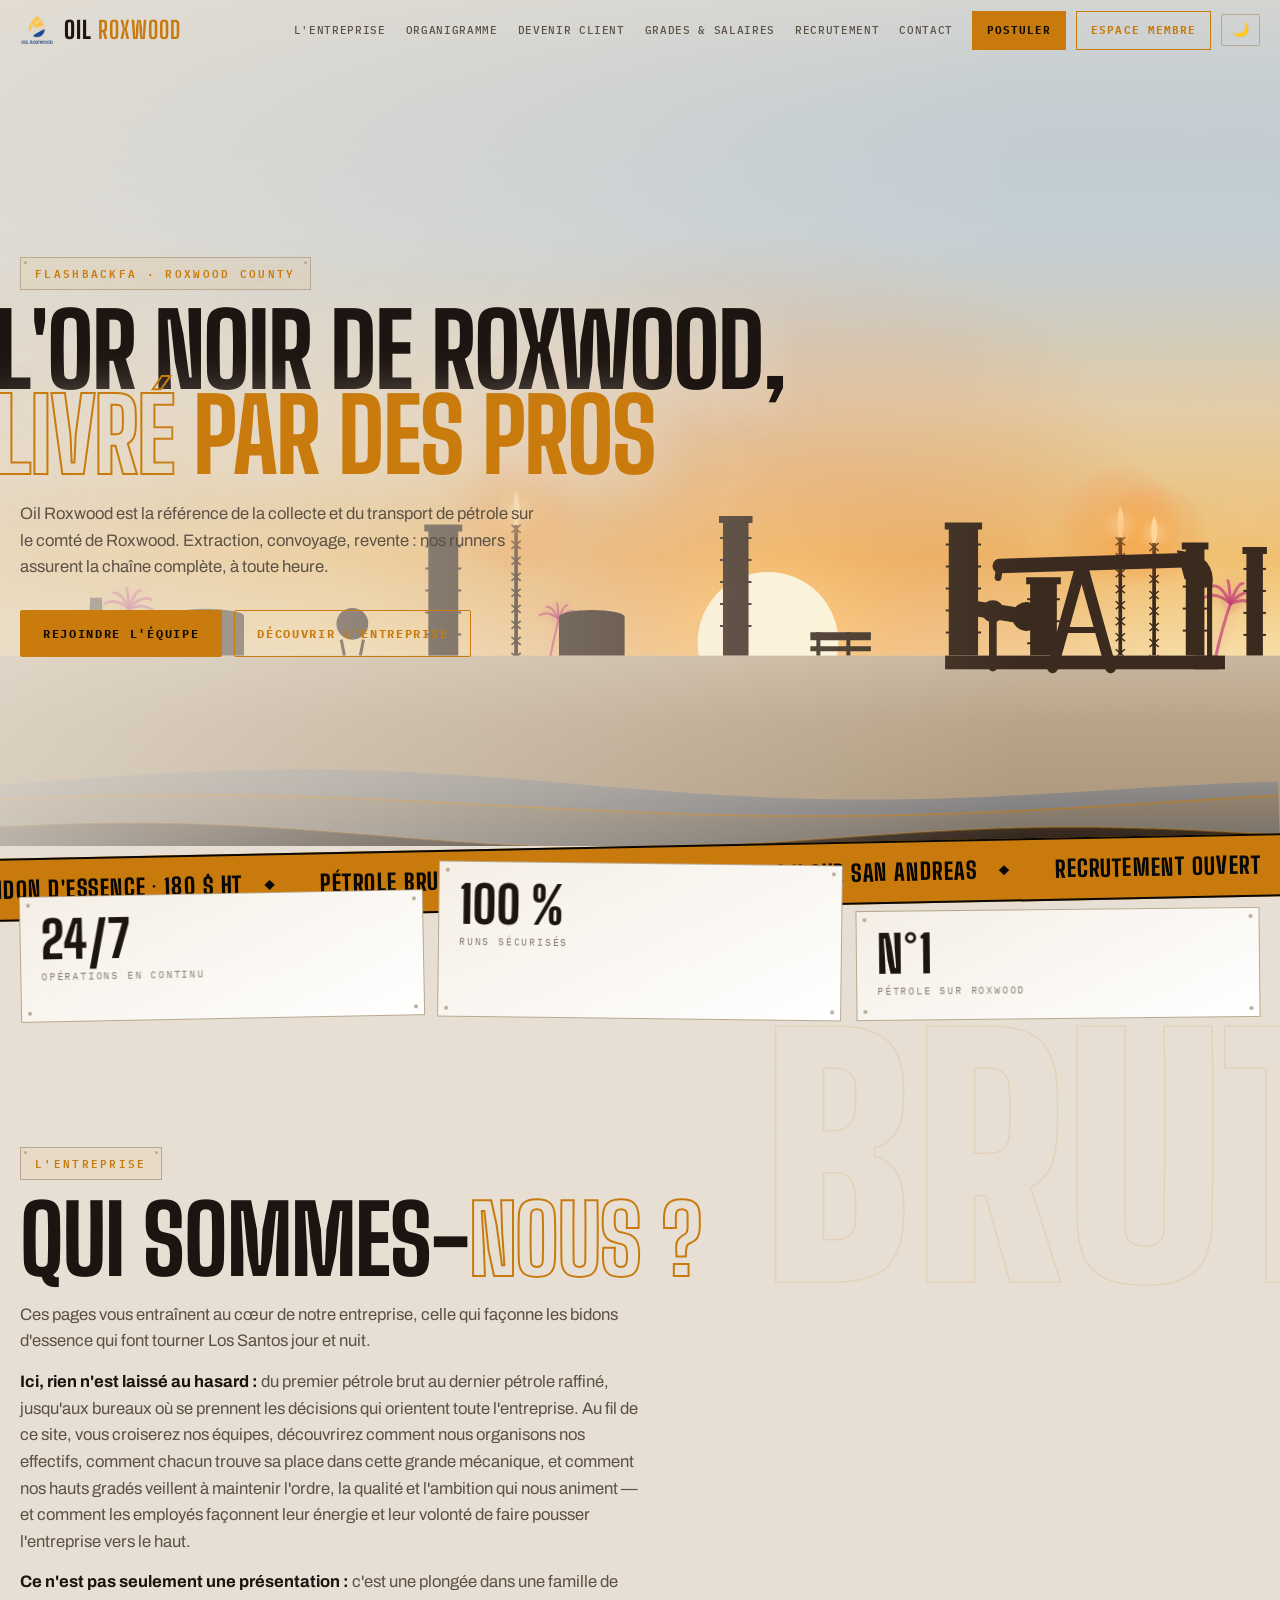
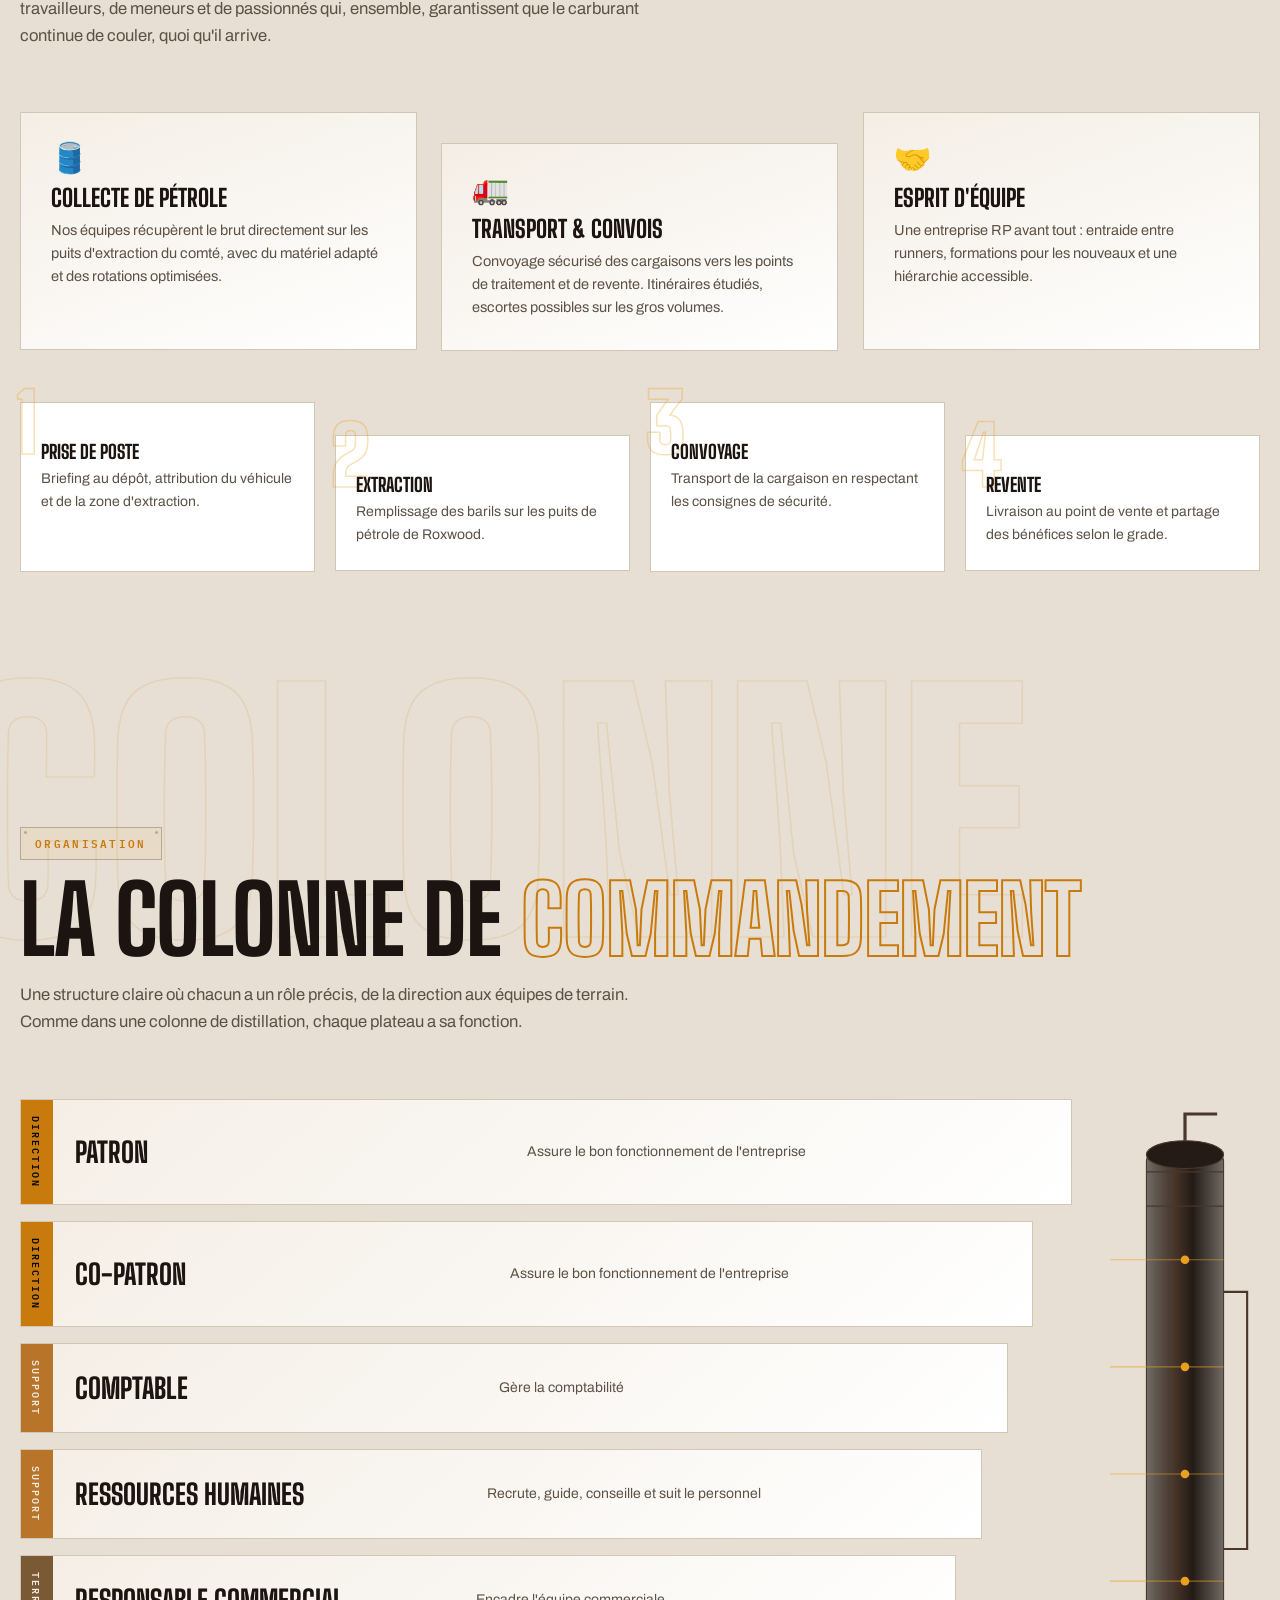
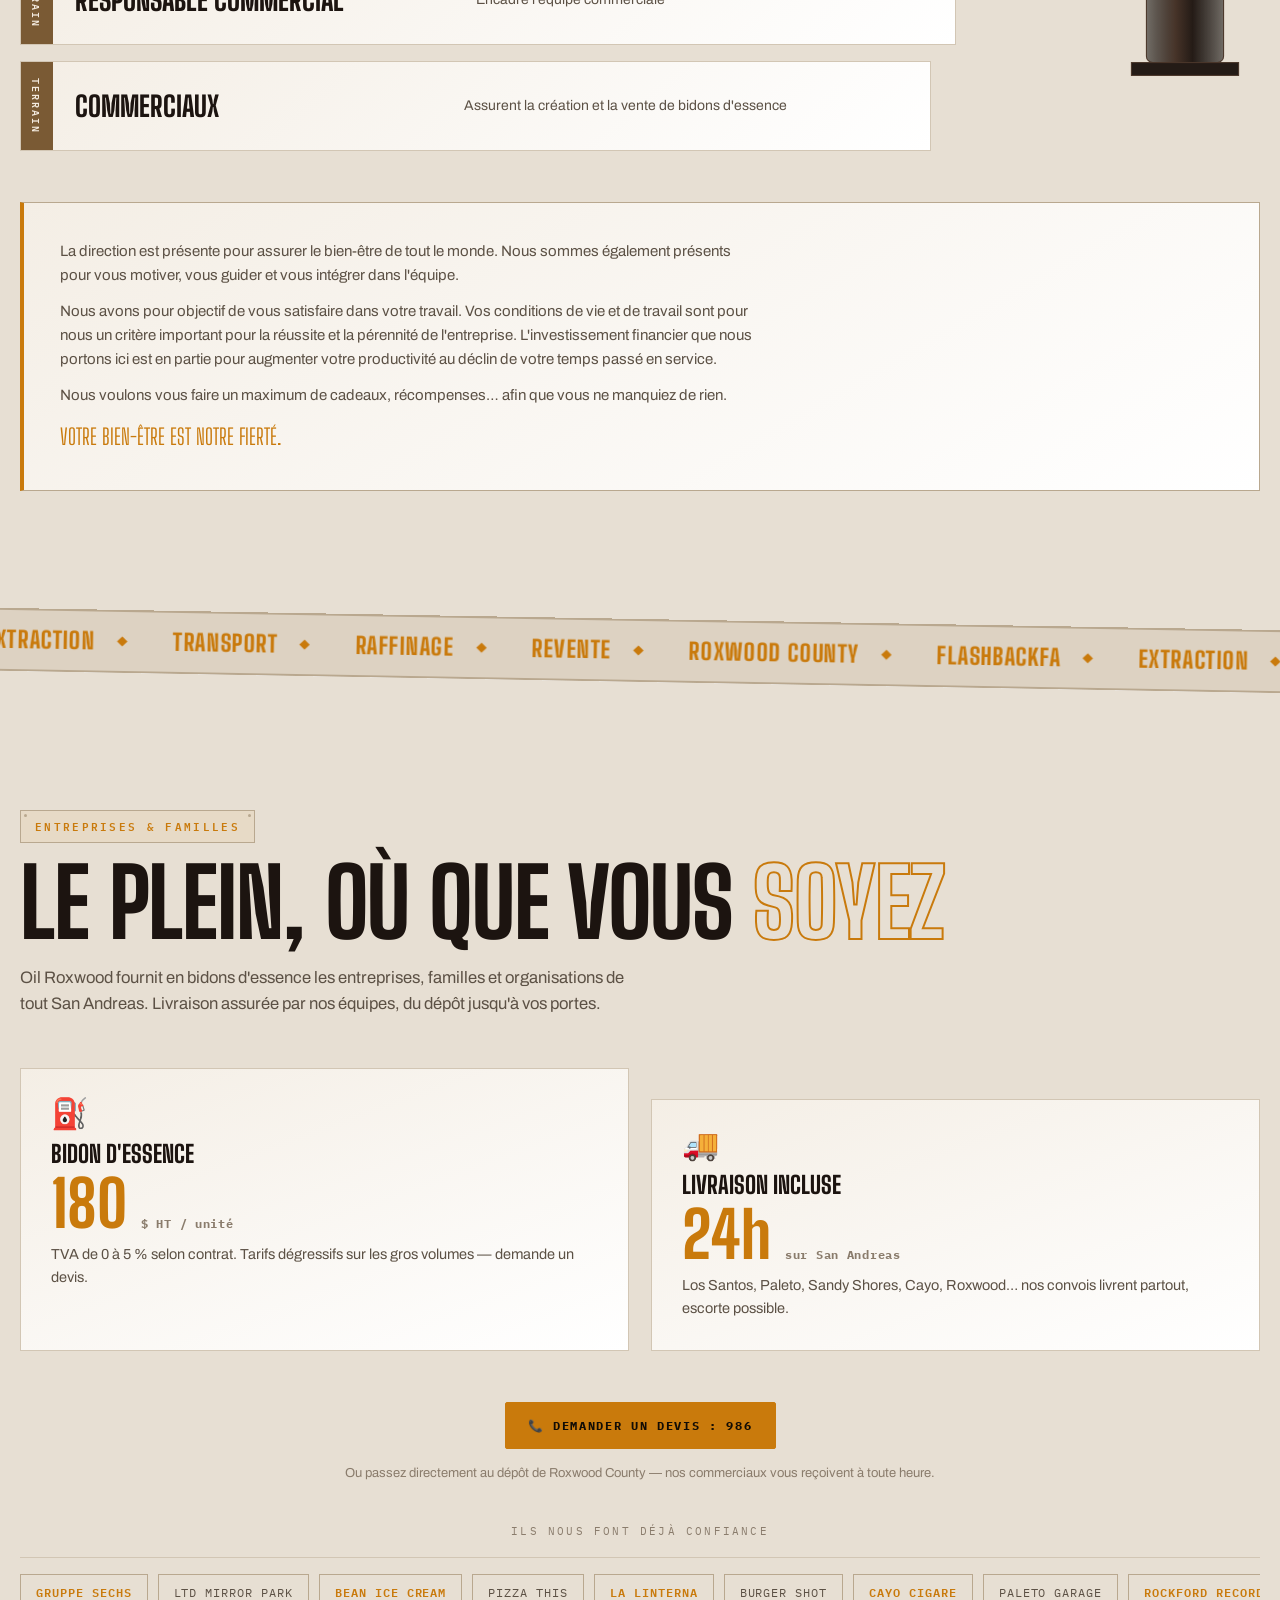
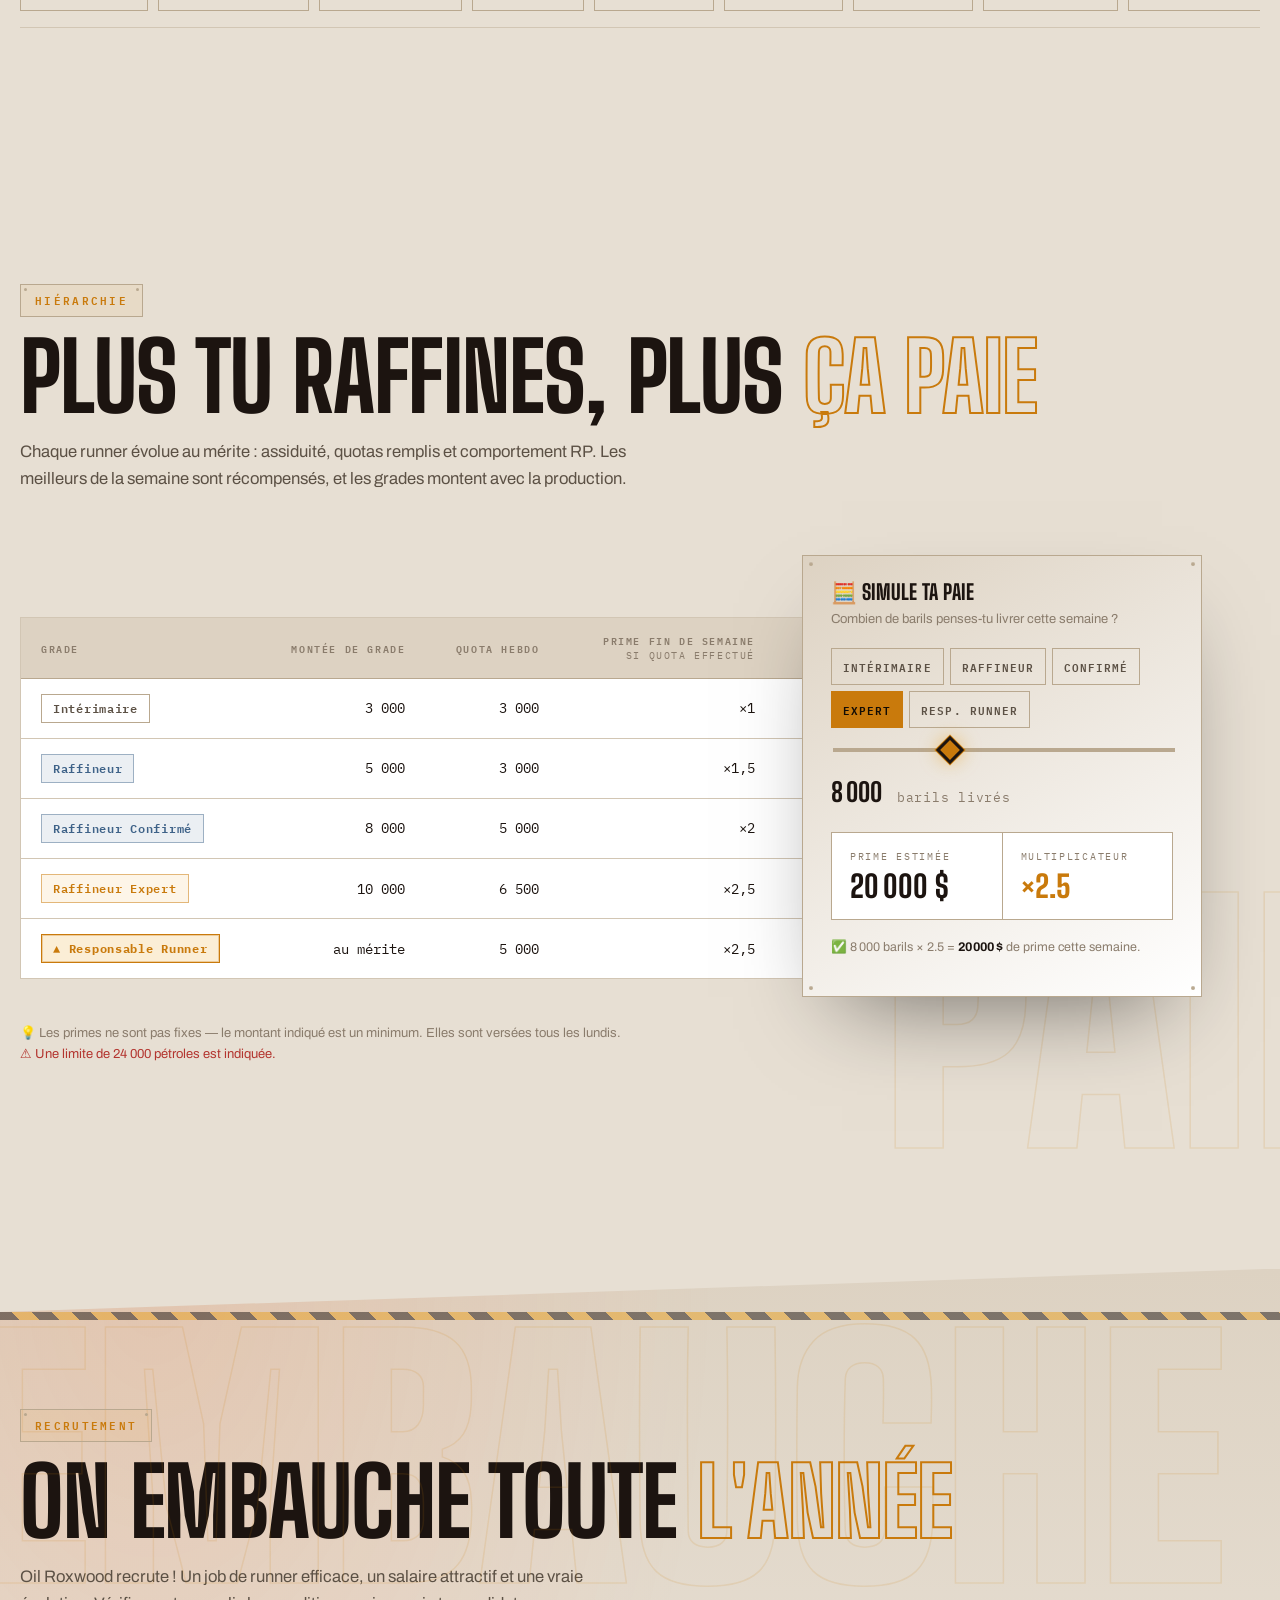
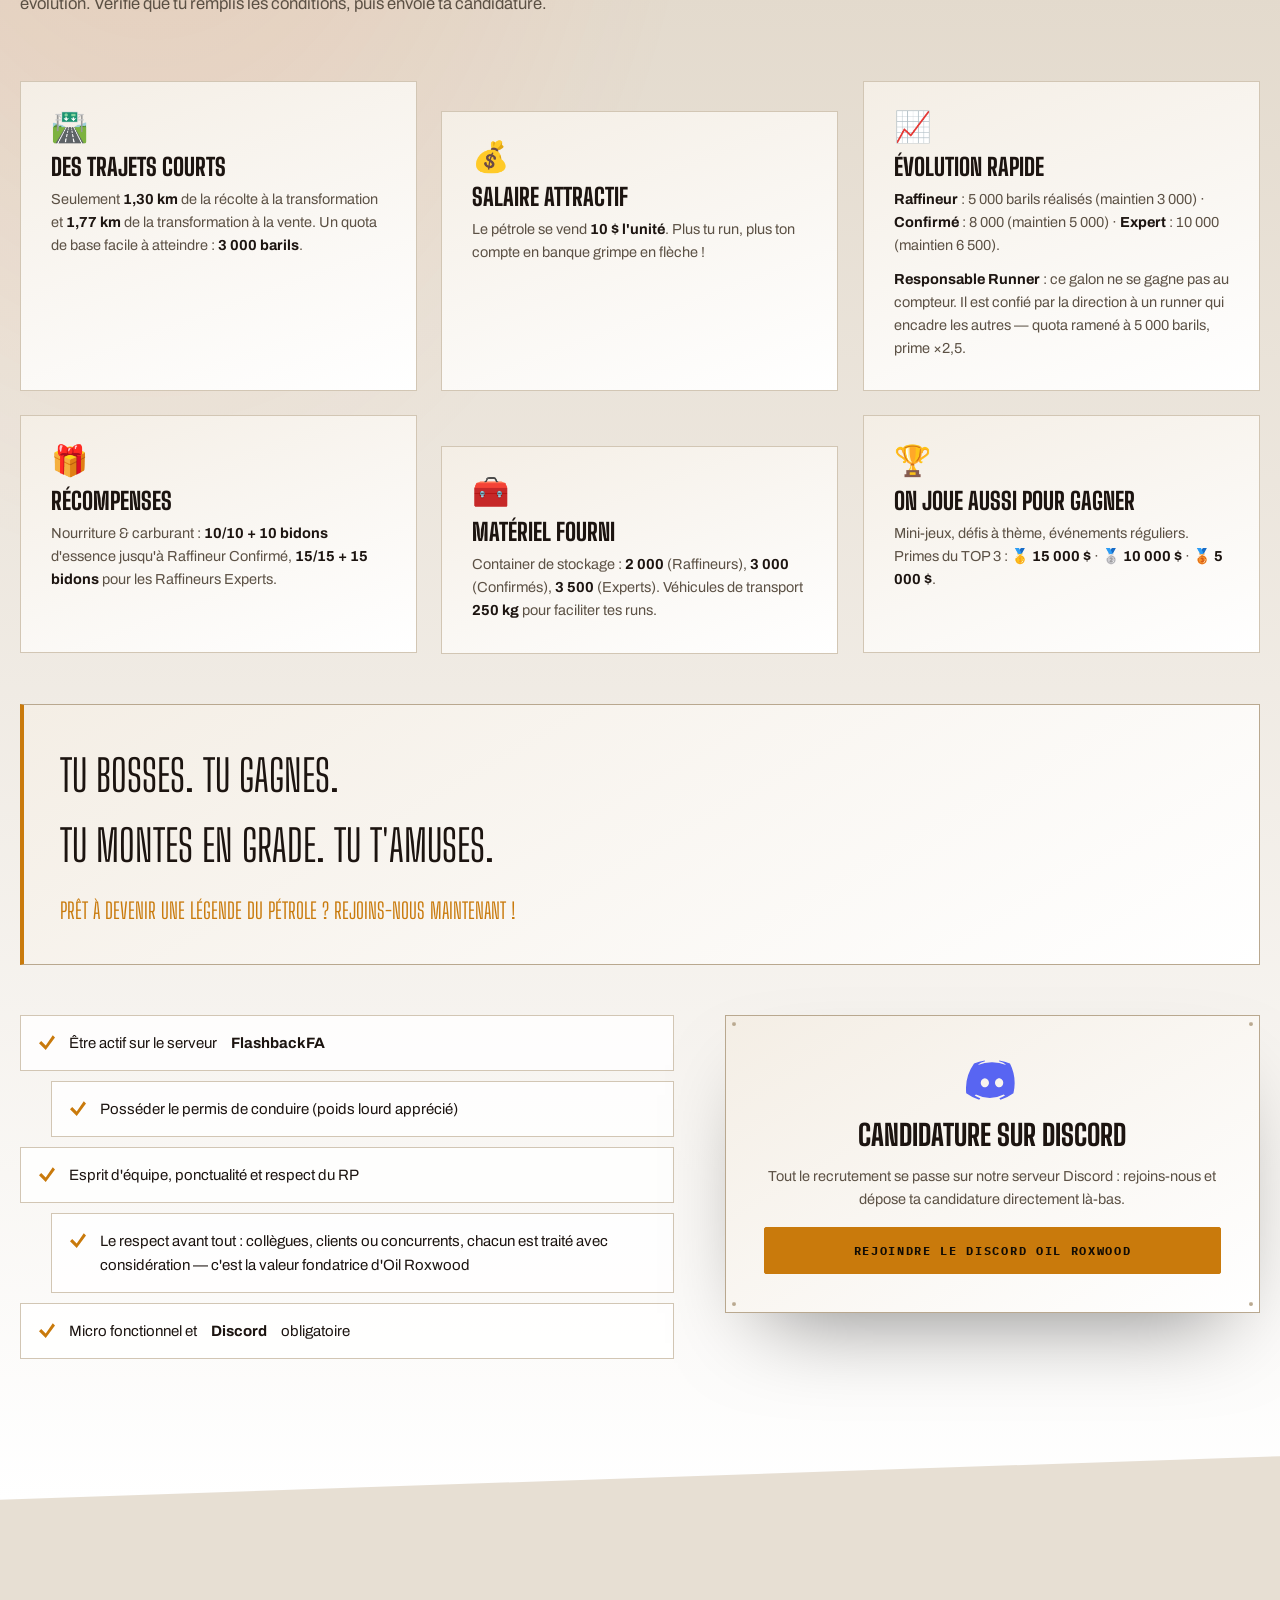
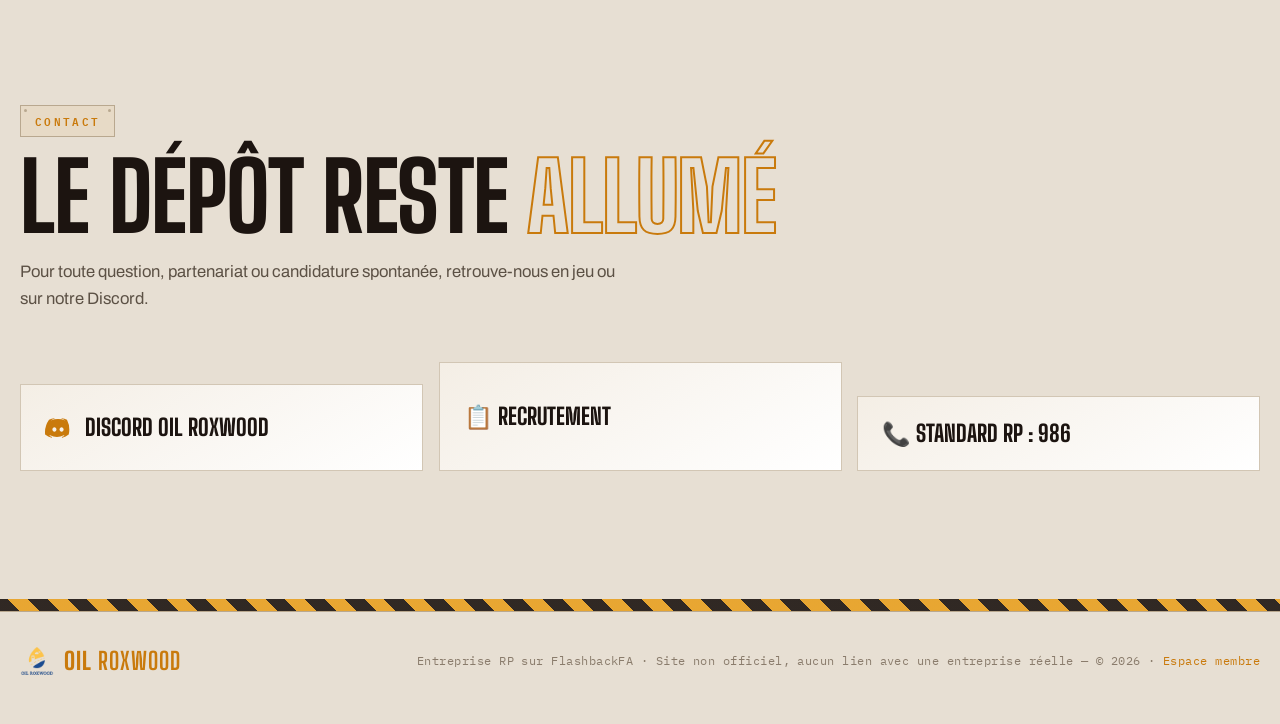
==== commit 180e4550: "1" ====
--- a/index.html
+++ b/index.html
@@ -320,6 +320,7 @@
             <tr><td><span class="badge b-blue">Raffineur</span></td><td>5 000</td><td>3 000</td><td>×1,5</td></tr>
             <tr><td><span class="badge b-blue">Raffineur Confirmé</span></td><td>8 000</td><td>5 000</td><td>×2</td></tr>
             <tr><td><span class="badge b-gold">Raffineur Expert</span></td><td>10 000</td><td>6 500</td><td>×2,5</td></tr>
+            <tr><td><span class="badge b-galon">▲ Responsable Runner</span></td><td>au mérite</td><td>5 000</td><td>×2,5</td></tr>
           </tbody>
         </table>
       </div>
@@ -365,6 +366,7 @@
     <div class="card rev">
       <div class="ico">📈</div><h3>Évolution rapide</h3>
       <p><strong>Raffineur</strong> : 5 000 barils réalisés (maintien 3 000) · <strong>Confirmé</strong> : 8 000 (maintien 5 000) · <strong>Expert</strong> : 10 000 (maintien 6 500).</p>
+      <p><strong>Responsable Runner</strong> : ce galon ne se gagne pas au compteur. Il est confié par la direction à un runner qui encadre les autres — quota ramené à 5 000 barils, prime ×2,5.</p>
     </div>
     <div class="card rev">
       <div class="ico">🎁</div><h3>Récompenses</h3>
--- a/assets/roxwood-site.css
+++ b/assets/roxwood-site.css
@@ -198,6 +198,8 @@
 .b-grey{color:var(--fumee);border-color:var(--trait-fort)}
 .b-blue{color:var(--attente);border-color:color-mix(in srgb,var(--attente) 45%,transparent);background:color-mix(in srgb,var(--attente) 10%,transparent)}
 .b-gold{color:var(--ambre);border-color:color-mix(in srgb,var(--ambre) 50%,transparent);background:rgba(232,160,32,.10)}
+/* Responsable Runner : un galon, pas une marche du dégradé — plaque pleine. */
+.b-galon{color:var(--ambre);border-color:var(--ambre);background:rgba(232,160,32,.18);box-shadow:inset 0 0 0 1px color-mix(in srgb,var(--ambre) 30%,transparent);font-weight:700}
 
 .simu{
   width:min(430px,100%);background:linear-gradient(150deg,var(--acier),var(--plaque));
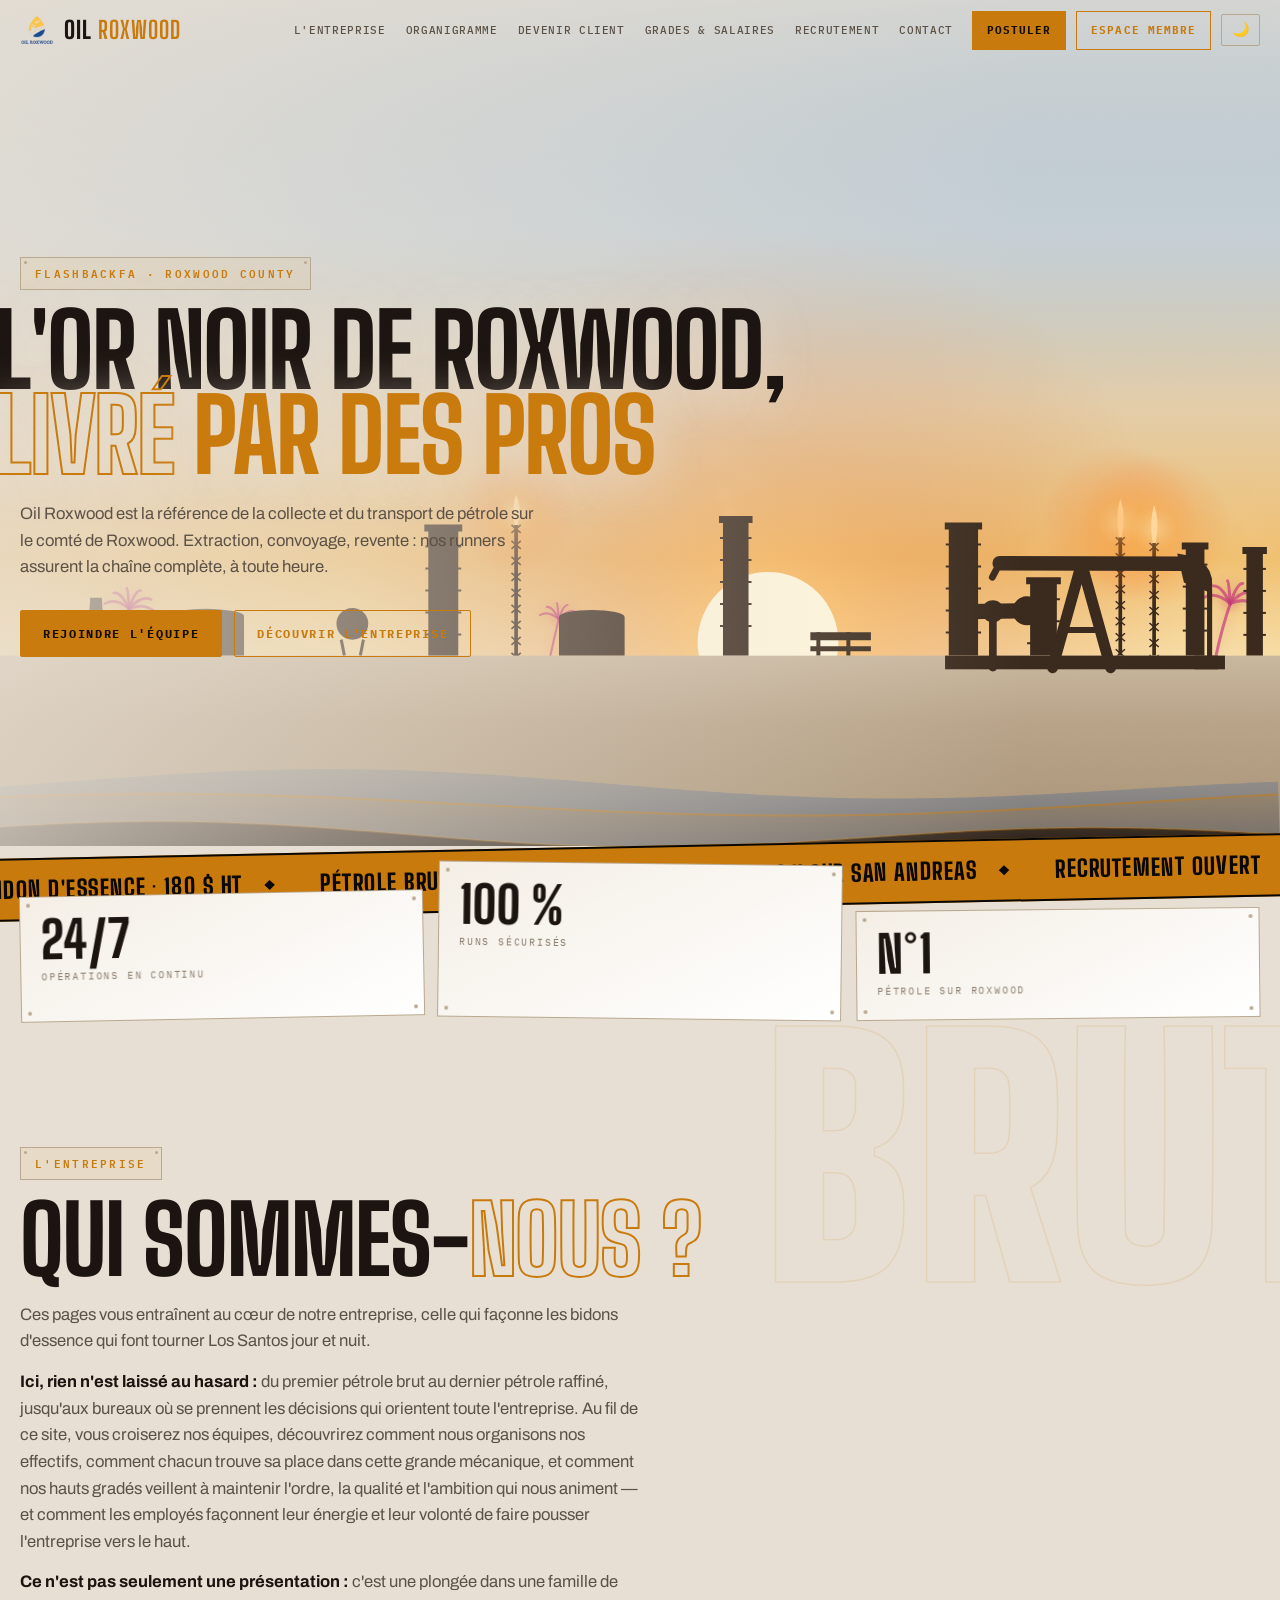
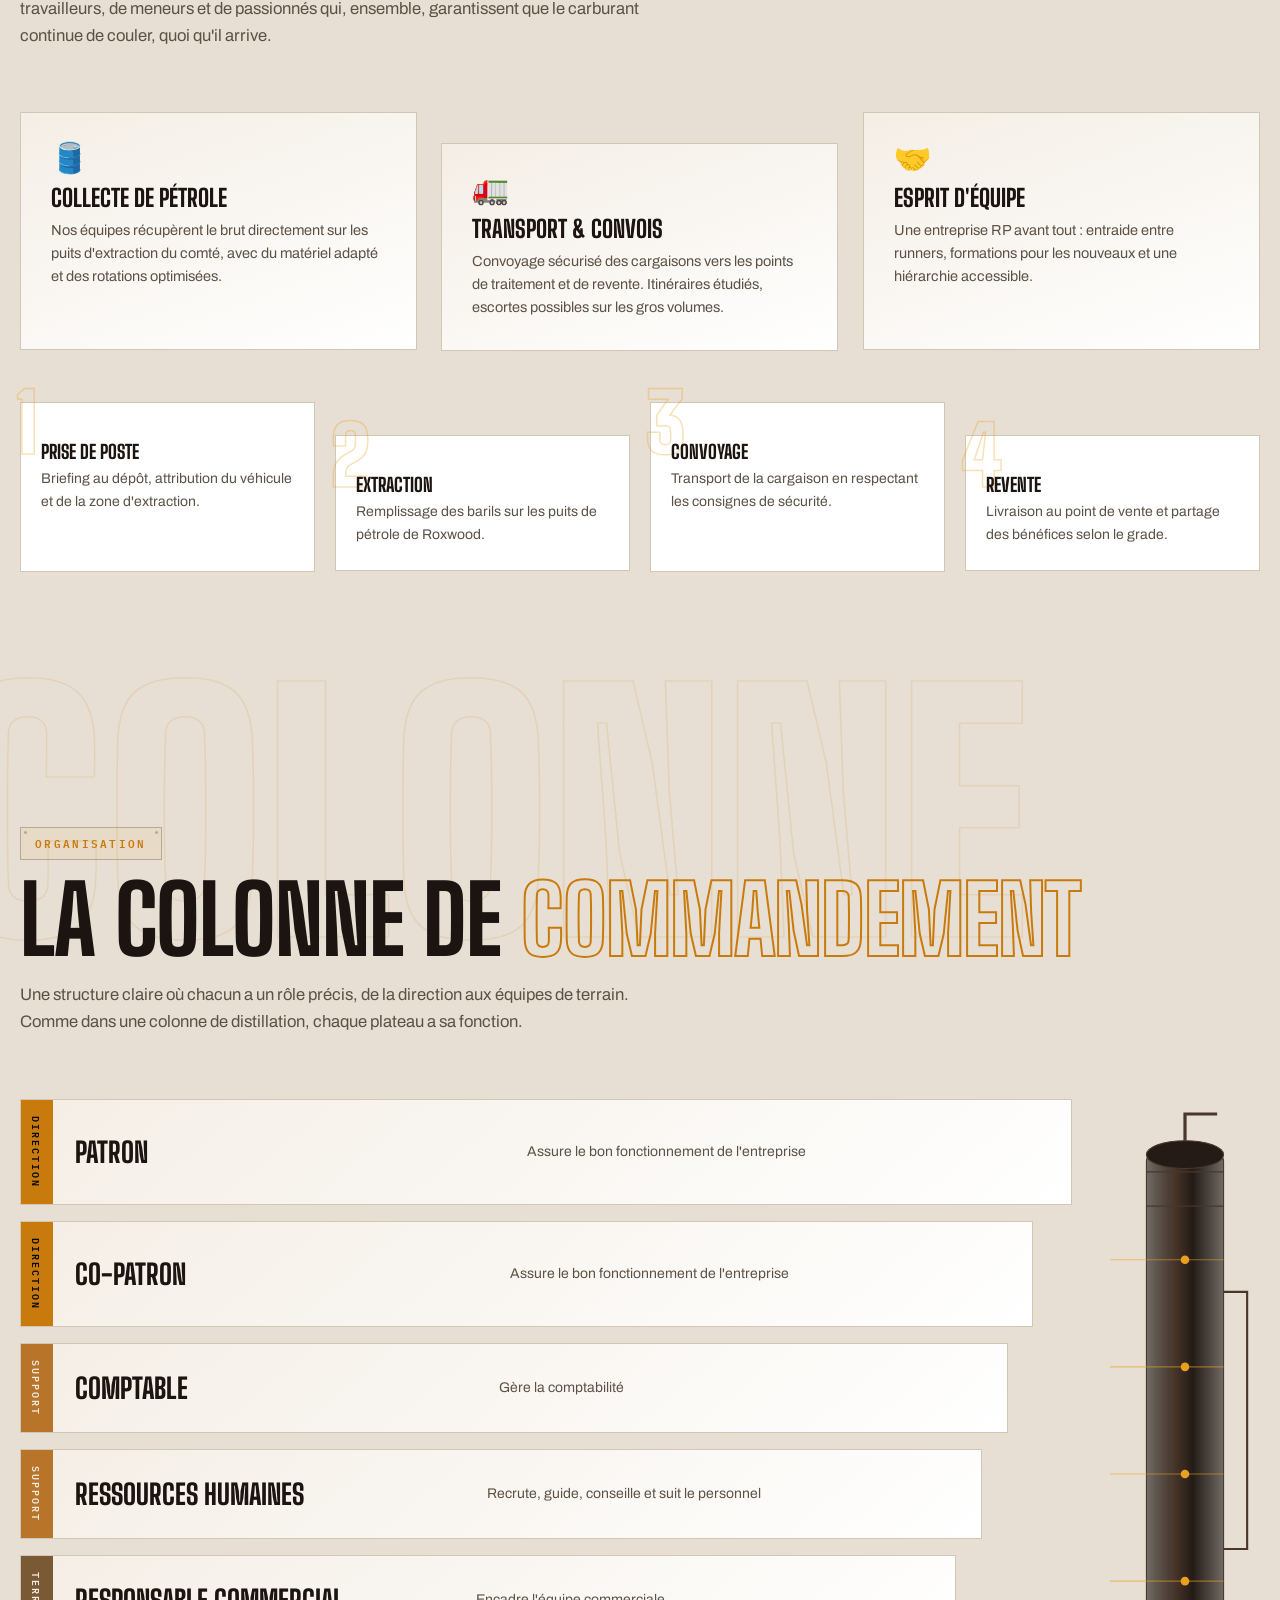
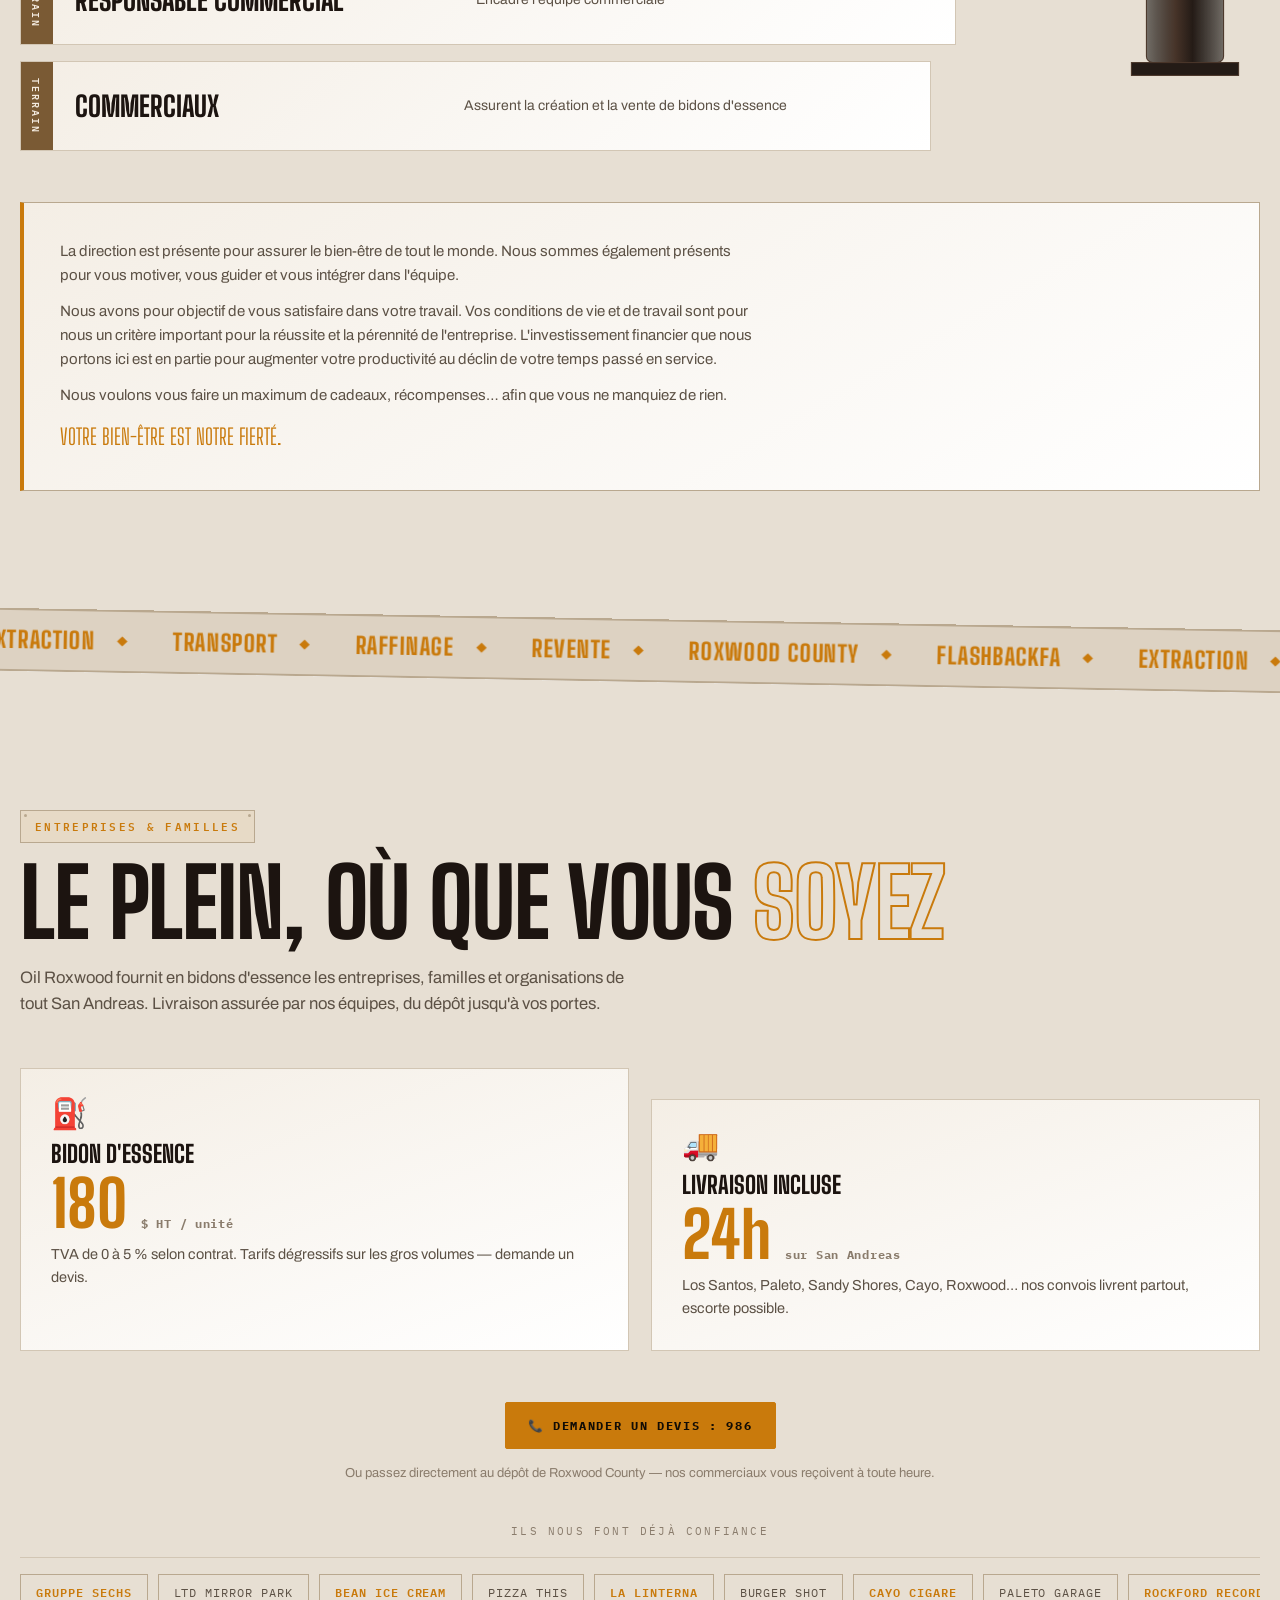
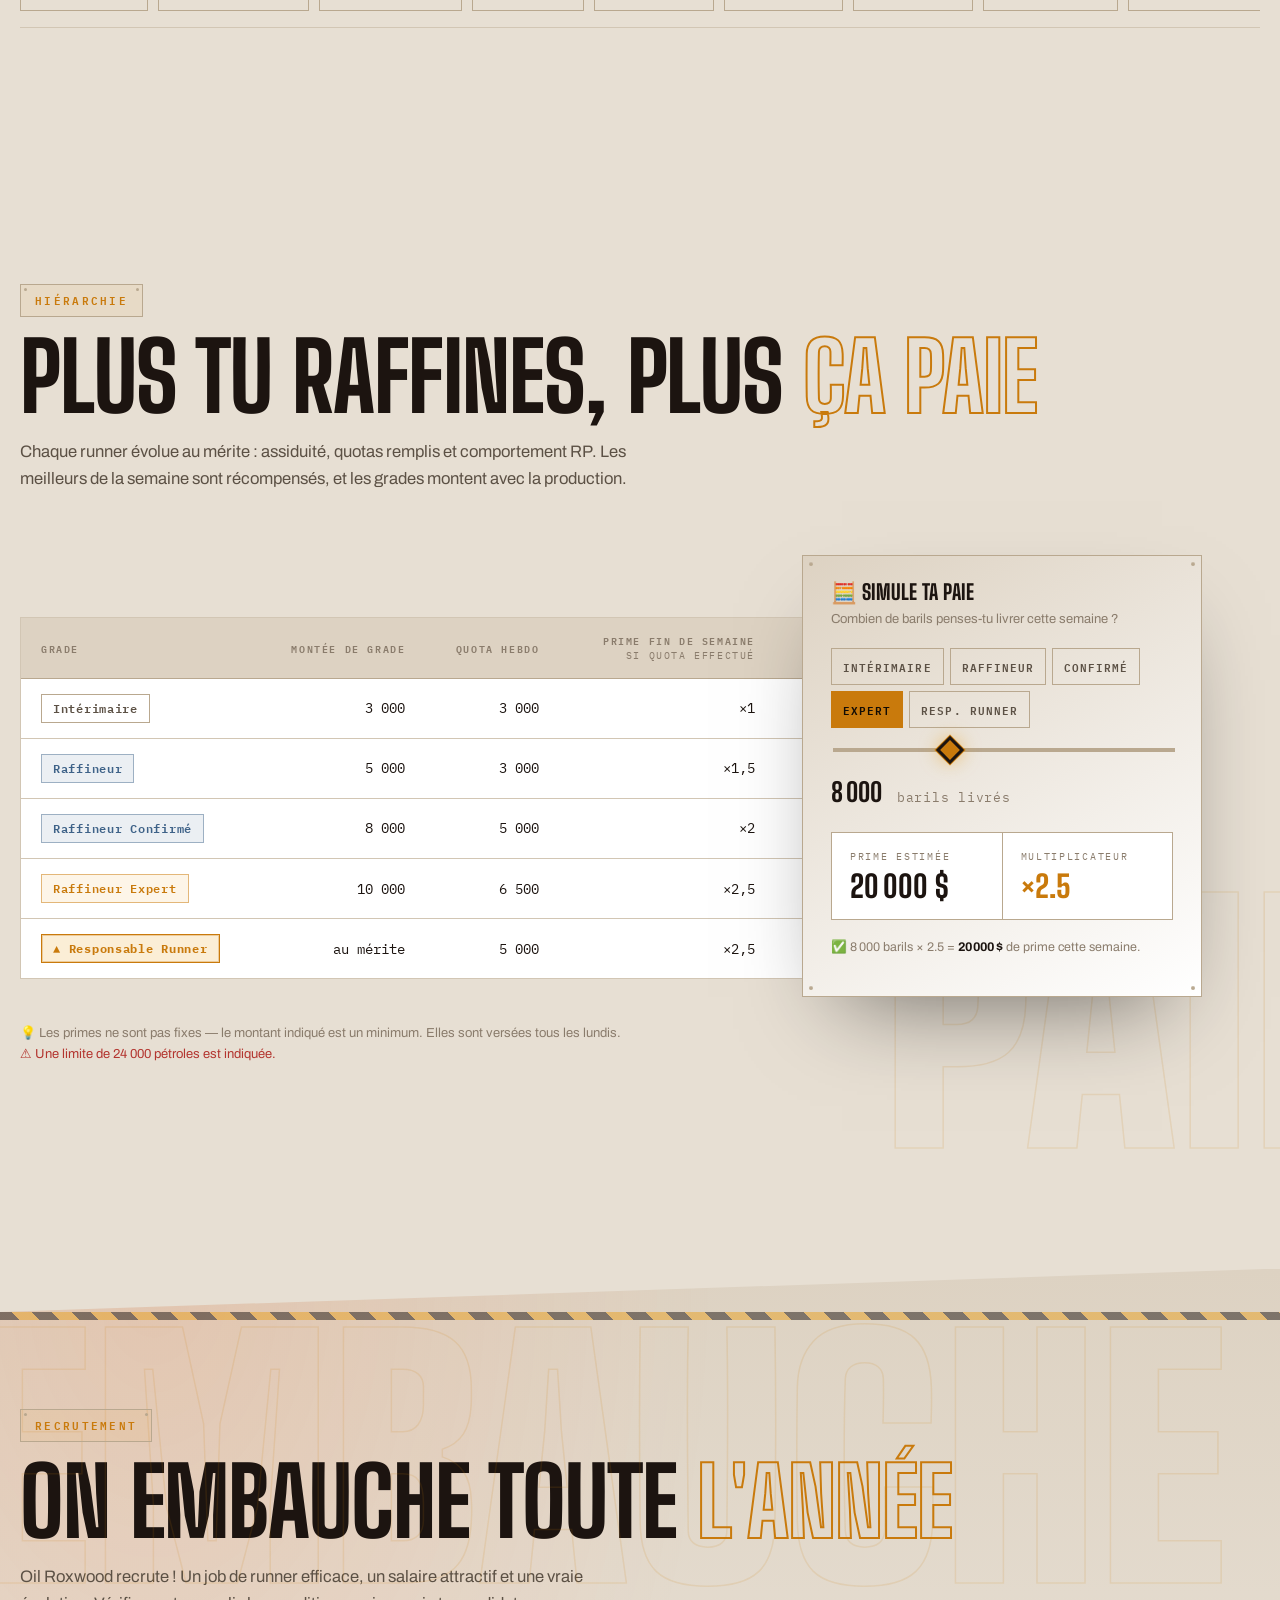
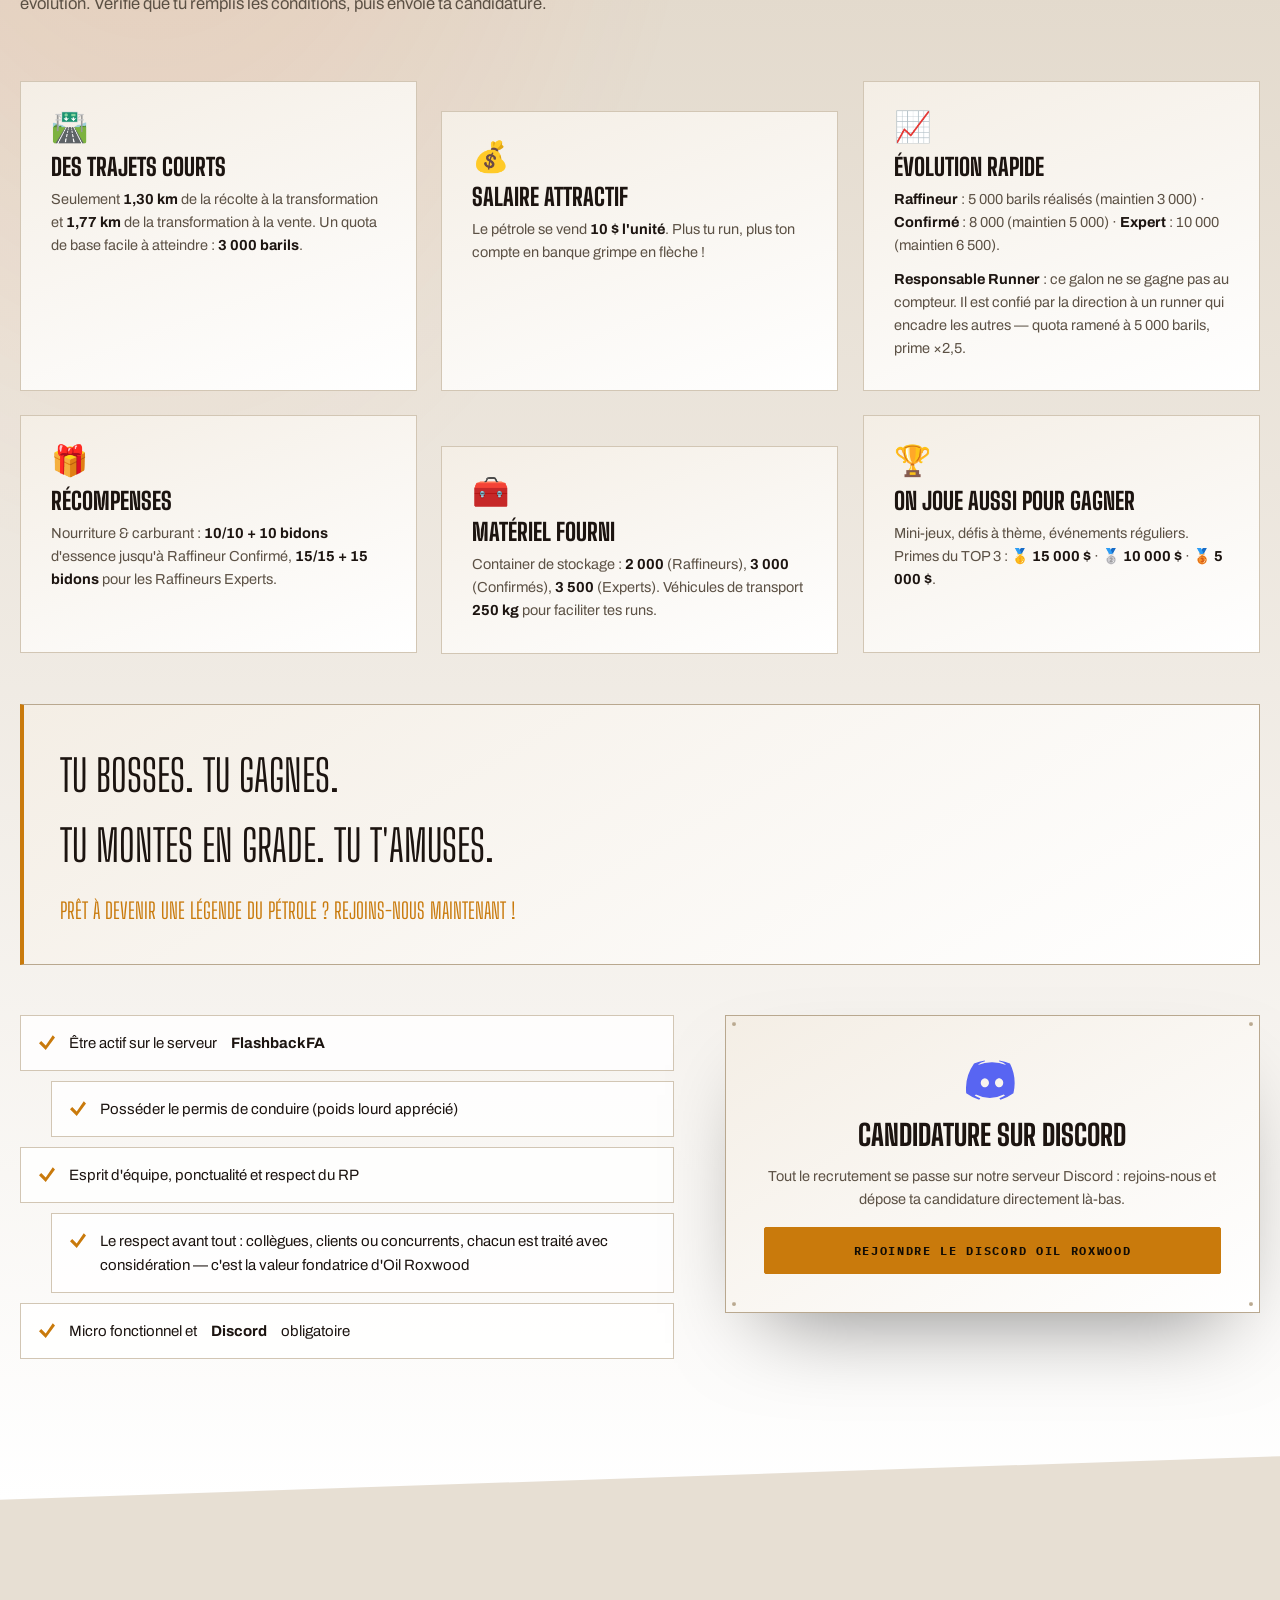
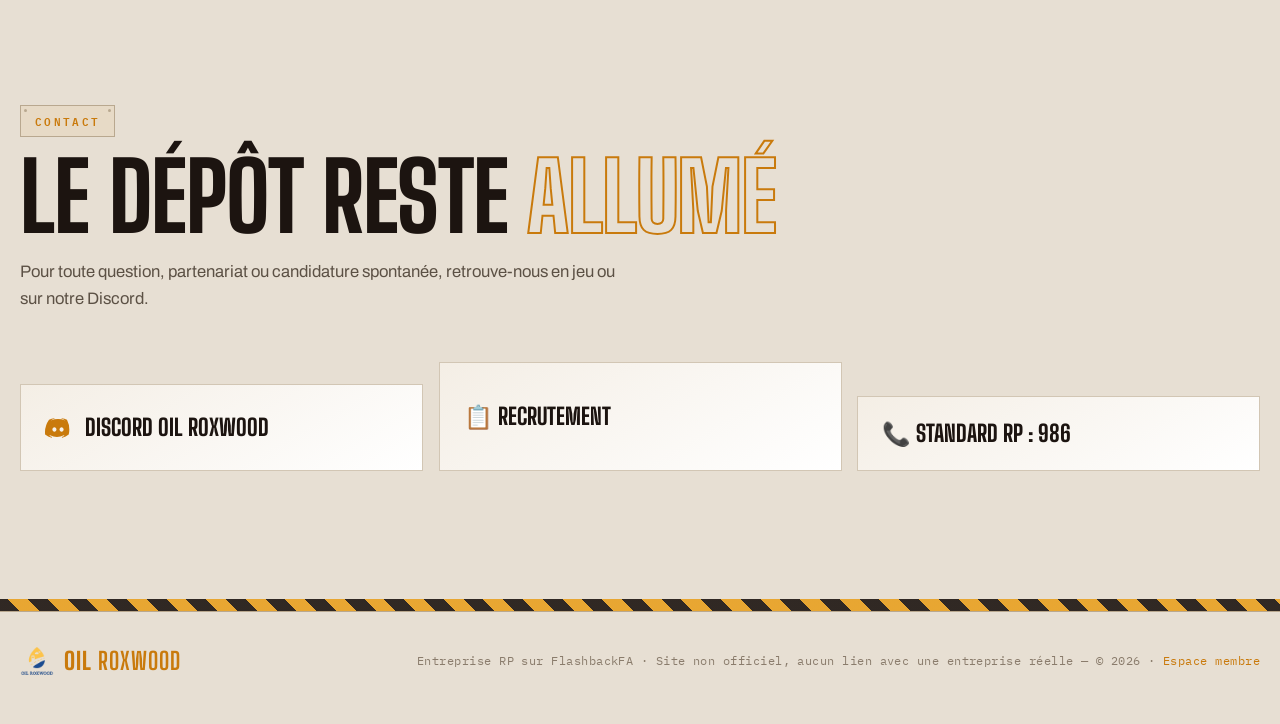
==== commit e899eacb: "1" ====
--- a/index.html
+++ b/index.html
@@ -199,6 +199,13 @@
       </div>
     </div>
 
+    <!-- L'équipe : rempli depuis data/stats-public.json, uniquement avec les
+         personnes qui ont coché la case dans « Mon profil ». Reste caché sinon. -->
+    <div id="equipe" hidden>
+      <h3 class="equipe-titre rev">Les visages de <span class="creux">l'équipe</span></h3>
+      <div class="equipe-grille" id="equipeGrille"></div>
+    </div>
+
     <div class="org-quote rev">
       <p>La direction est présente pour assurer le bien-être de tout le monde. Nous sommes également présents pour vous motiver, vous guider et vous intégrer dans l'équipe.</p>
       <p>Nous avons pour objectif de vous satisfaire dans votre travail. Vos conditions de vie et de travail sont pour nous un critère important pour la réussite et la pérennité de l'entreprise. L'investissement financier que nous portons ici est en partie pour augmenter votre productivité au déclin de votre temps passé en service.</p>
--- a/assets/roxwood-site.css
+++ b/assets/roxwood-site.css
@@ -153,6 +153,31 @@
 .org-card h4{font-family:var(--f-display);font-size:clamp(21px,2.2vw,29px);font-weight:800;text-transform:uppercase;line-height:1}
 .org-card p{color:var(--fumee);font-size:14px}
 .org-fig svg{position:sticky;top:100px;width:100%;height:auto}
+/* ── L'ÉQUIPE ── cartes de profil sous l'organigramme ────────────────── */
+#equipe{margin-top:clamp(46px,6vw,80px)}
+.equipe-titre{
+  font-family:var(--f-display);font-size:clamp(28px,4vw,48px);font-weight:800;
+  text-transform:uppercase;line-height:.95;margin-bottom:clamp(20px,3vw,34px);
+}
+.equipe-grille{display:grid;grid-template-columns:repeat(auto-fill,minmax(210px,1fr));gap:clamp(14px,2vw,22px)}
+.equipe-carte{
+  background:var(--plaque);border:1px solid var(--trait);border-radius:var(--radius);
+  padding:22px 18px 20px;text-align:center;position:relative;
+}
+.equipe-carte .pp{
+  width:88px;height:88px;border-radius:calc(var(--radius) * 3);margin:0 auto 15px;overflow:hidden;
+  background:var(--plaque-2);border:2px solid var(--ambre);
+  display:flex;align-items:center;justify-content:center;
+  font-family:var(--f-display);font-size:30px;font-weight:800;color:var(--ambre);
+}
+.equipe-carte .pp img{width:100%;height:100%;object-fit:cover;display:block}
+.equipe-carte h4{font-family:var(--f-display);font-size:20px;font-weight:800;text-transform:uppercase;line-height:1.05}
+.equipe-carte .role{
+  font-family:var(--f-mono);font-size:11px;letter-spacing:.09em;text-transform:uppercase;
+  color:var(--ambre);margin-top:6px;
+}
+.equipe-carte .mot{color:var(--fumee);font-size:13.5px;line-height:1.55;margin-top:11px}
+@media(max-width:560px){.equipe-grille{grid-template-columns:repeat(auto-fill,minmax(150px,1fr))}}
 .org-quote{
   border:1px solid var(--trait-fort);border-left:4px solid var(--ambre);
   background:linear-gradient(150deg,var(--plaque-2),var(--plaque));
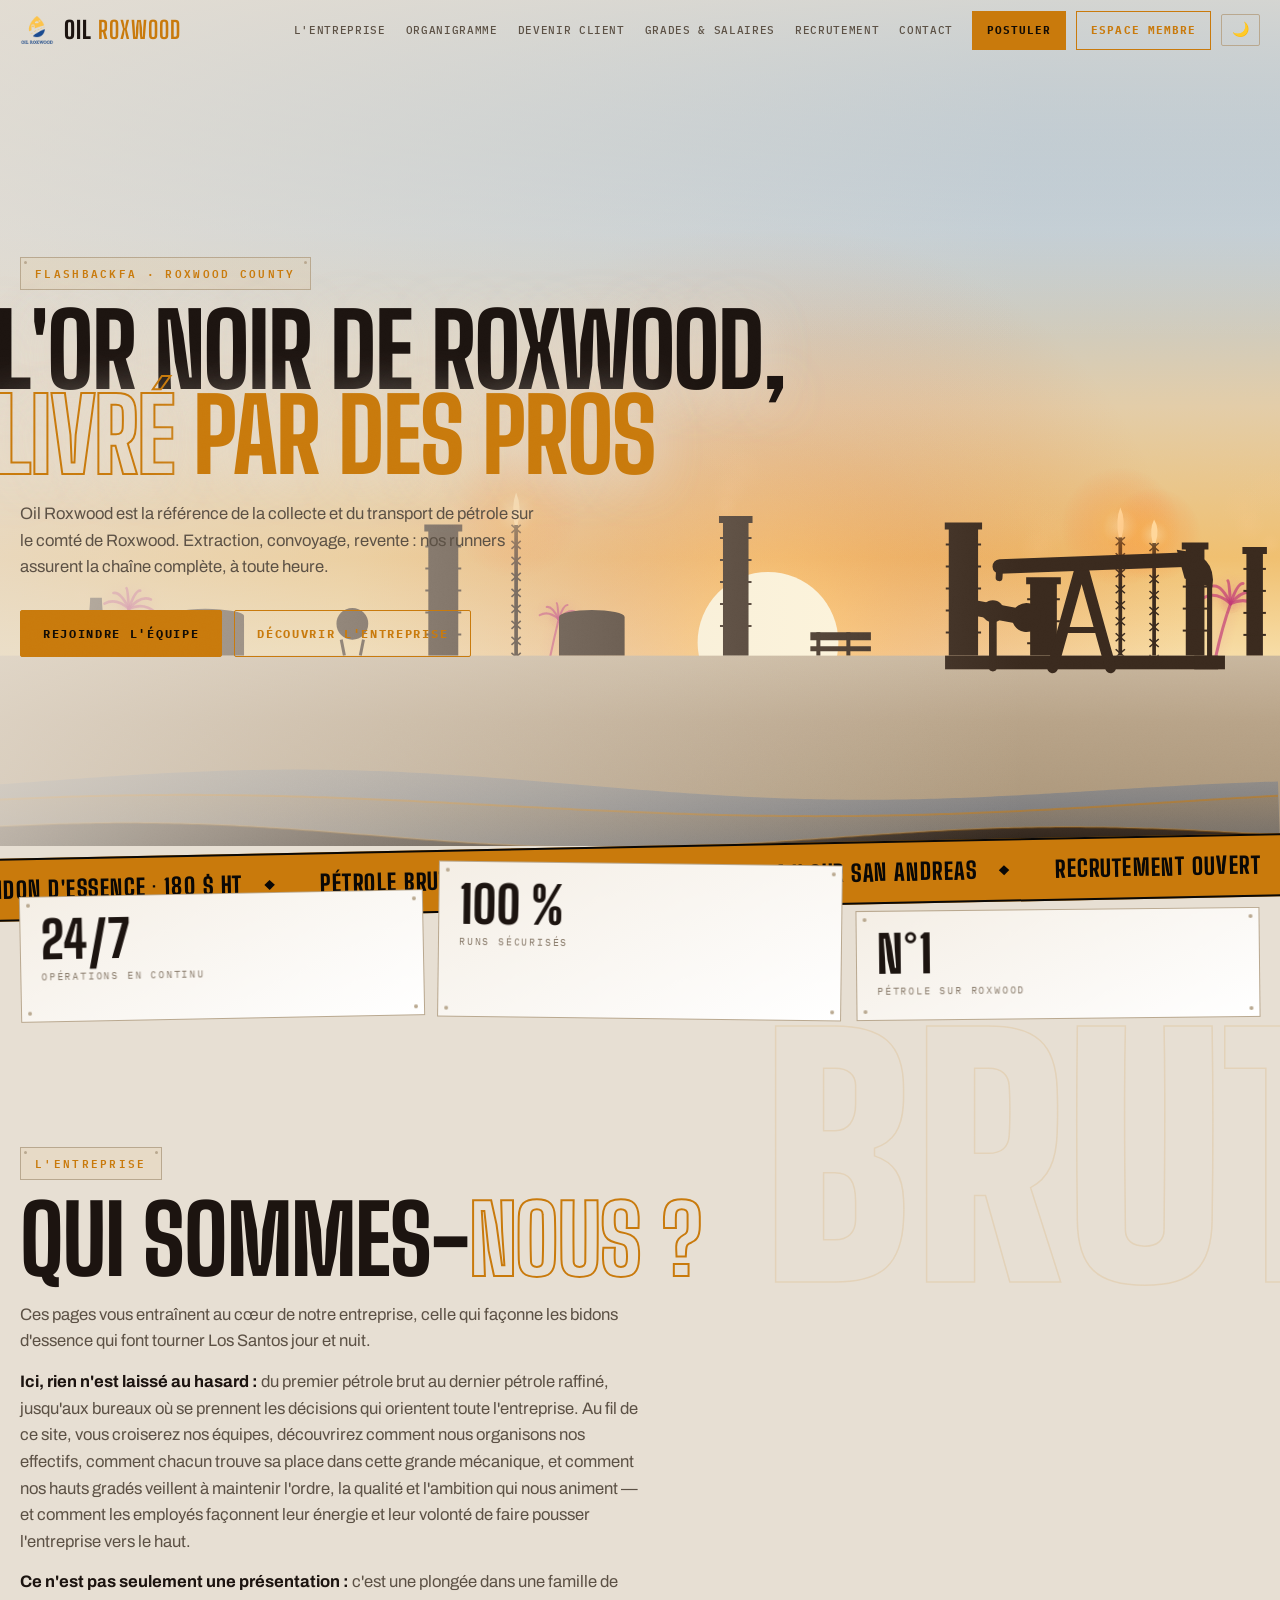
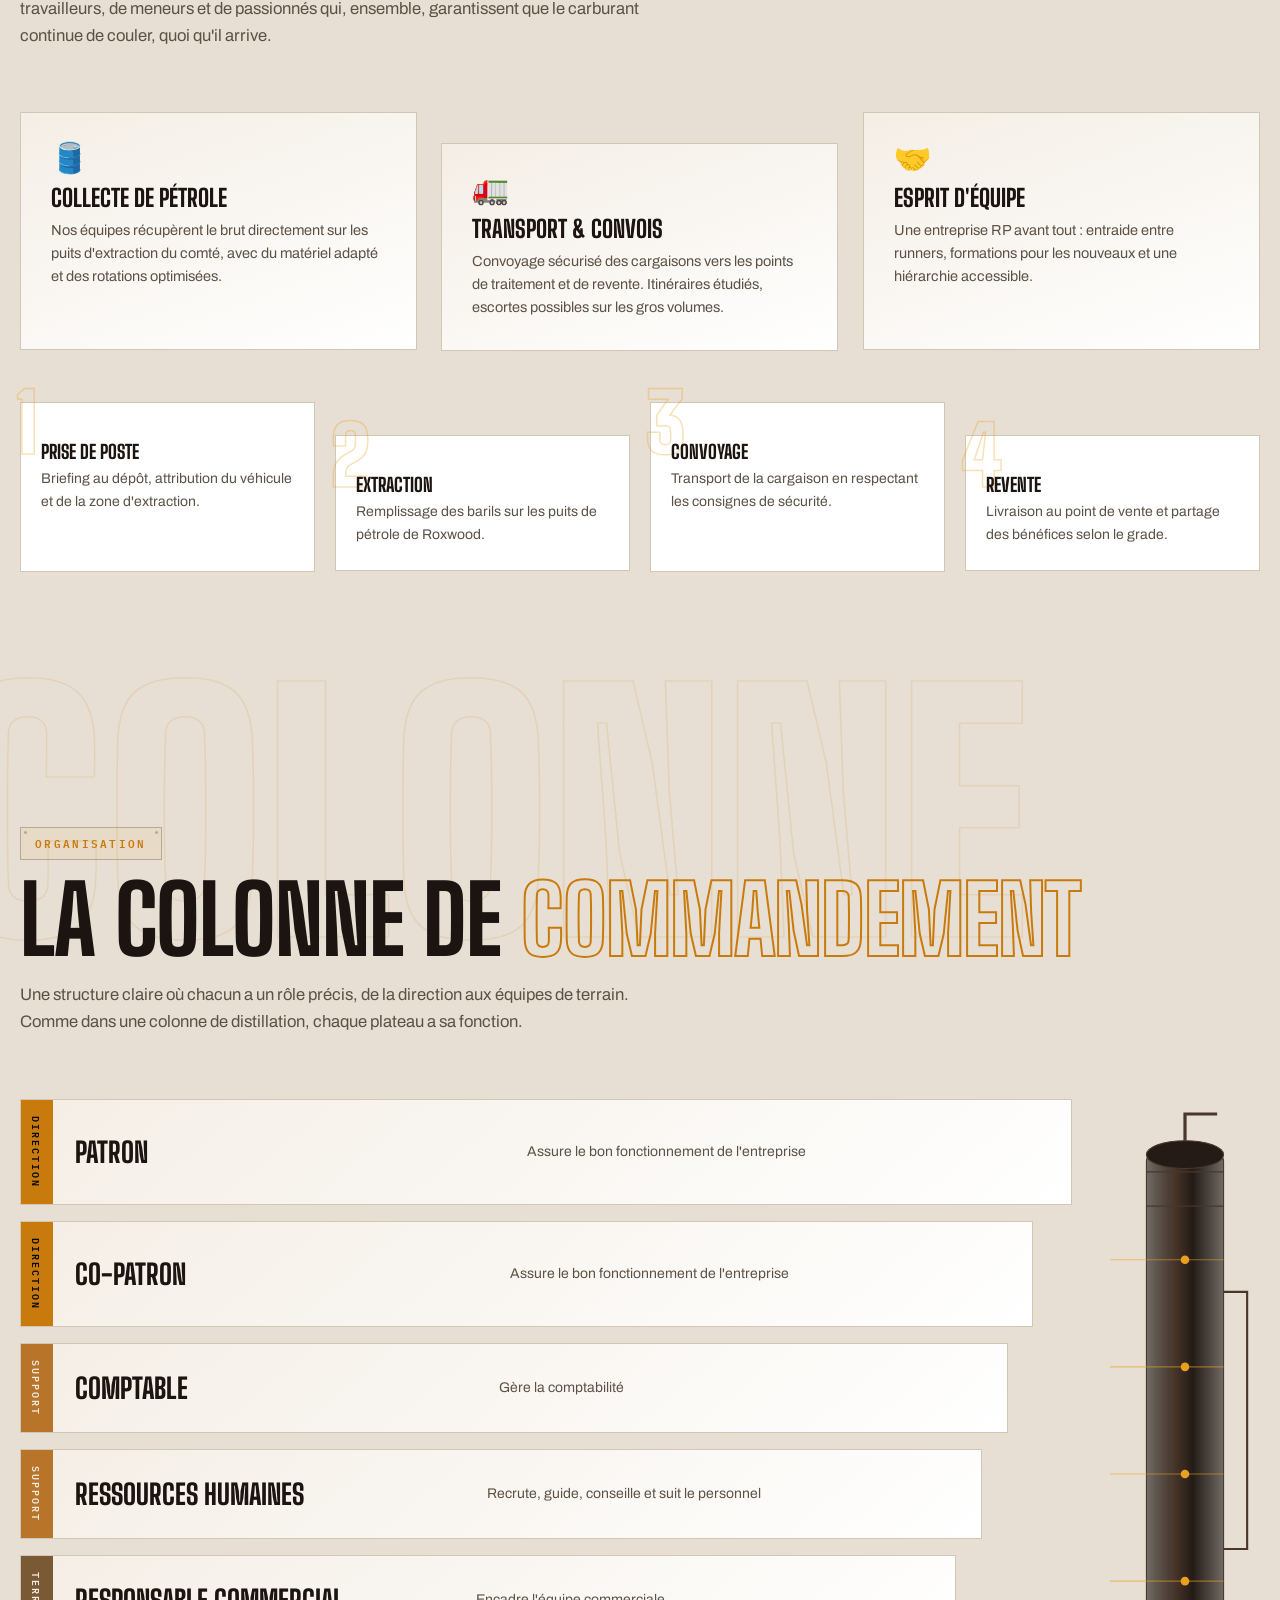
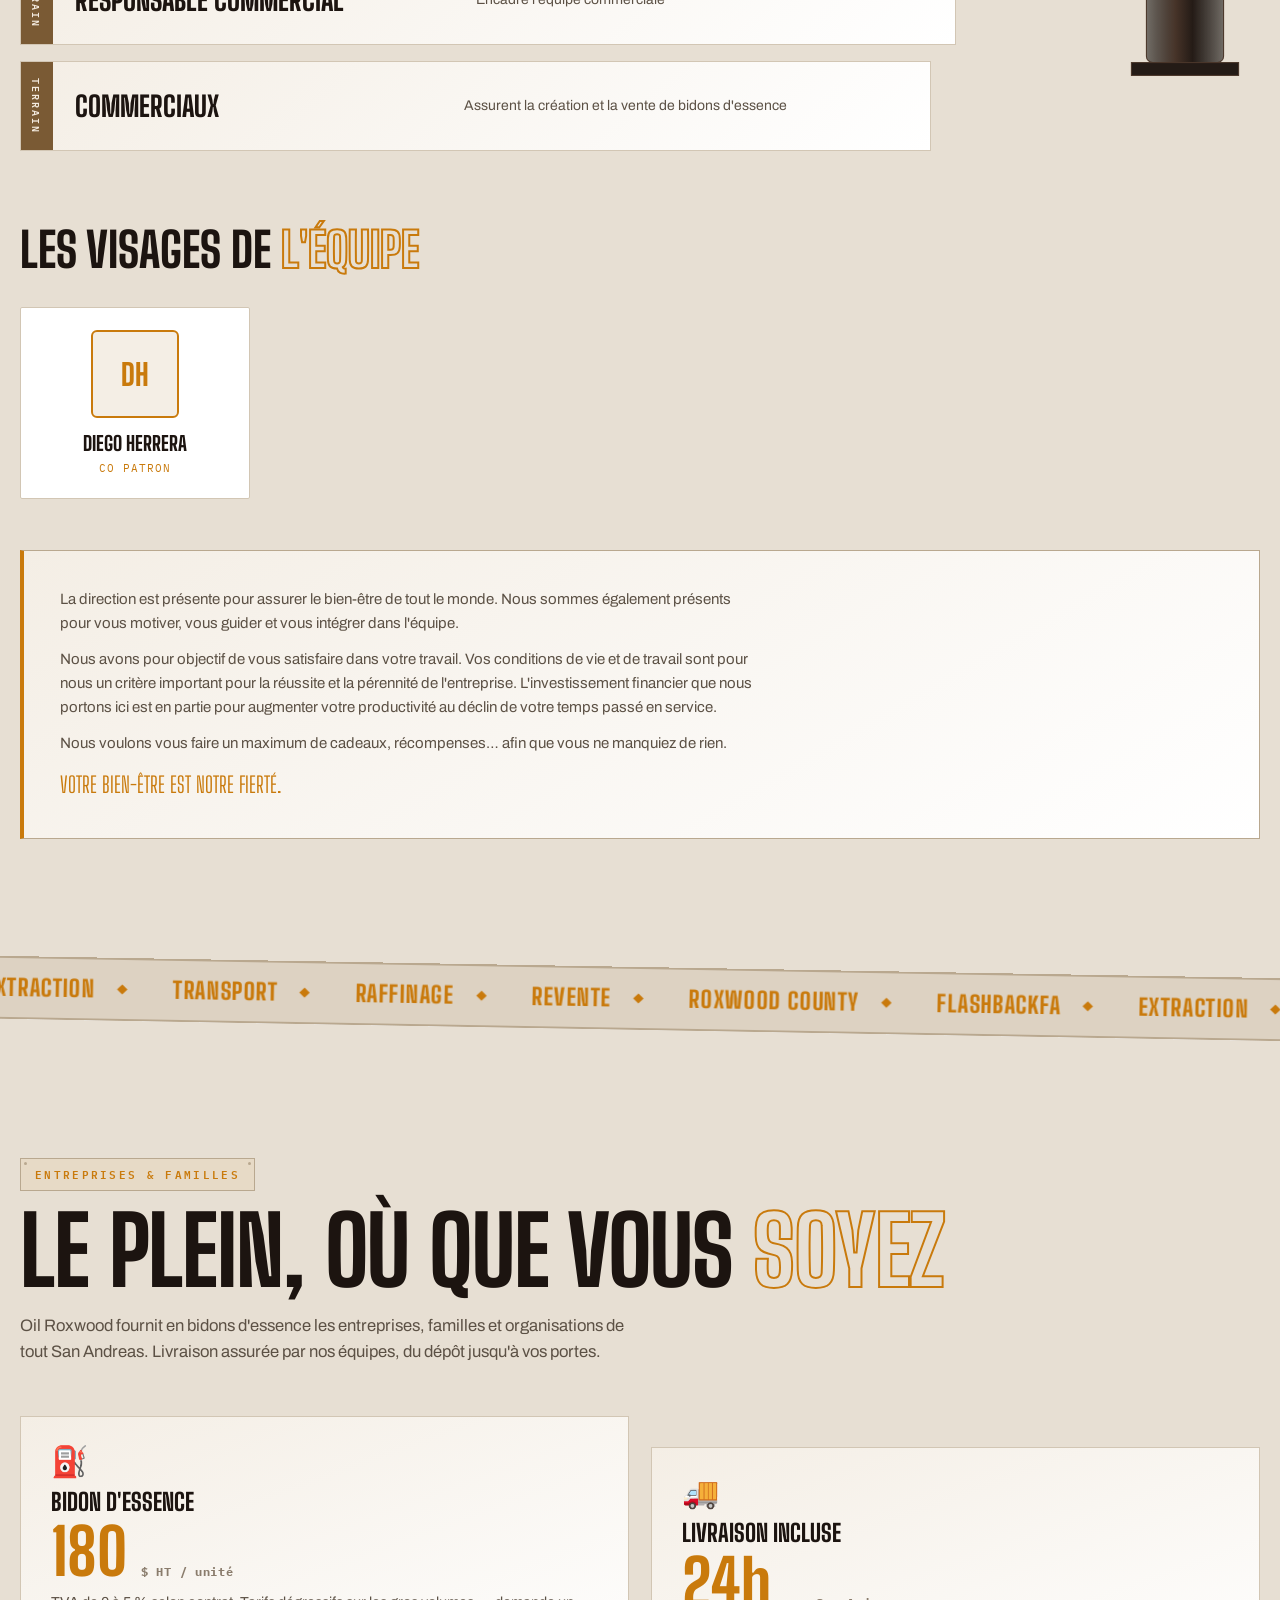
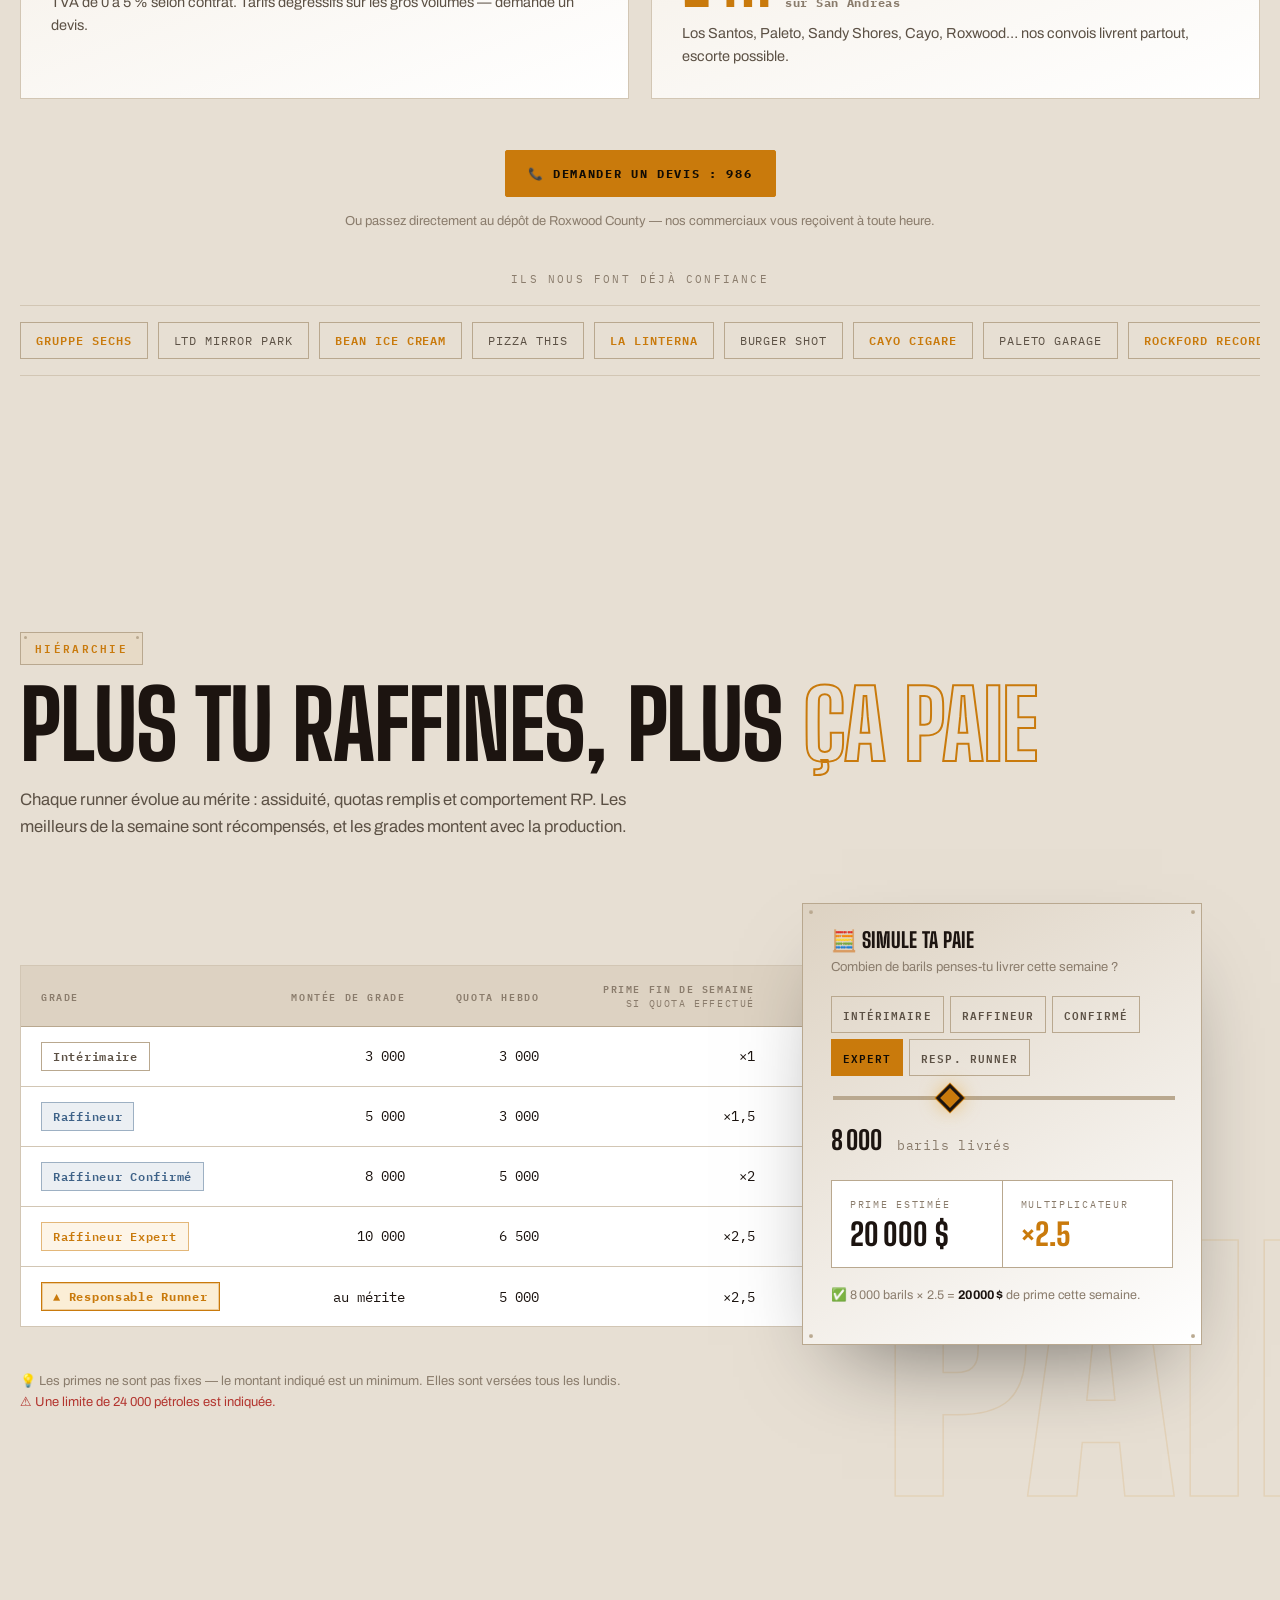
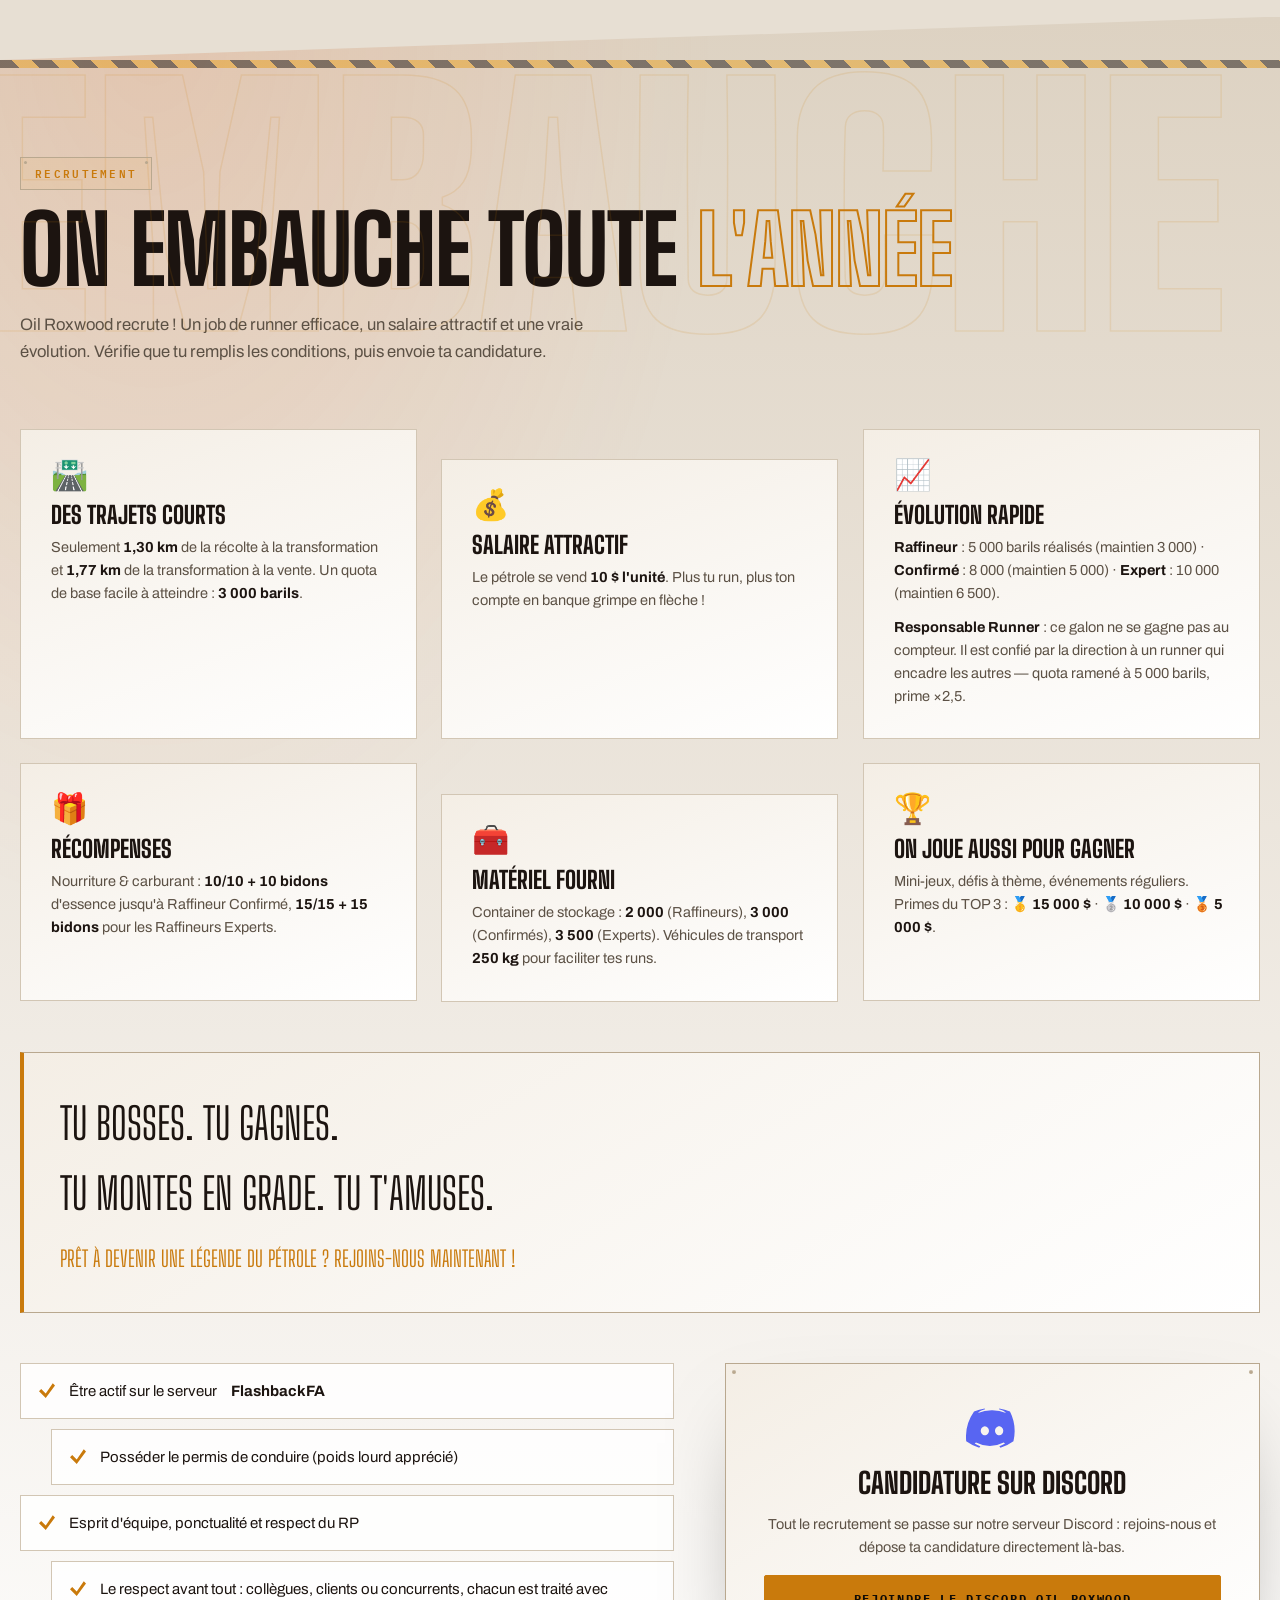
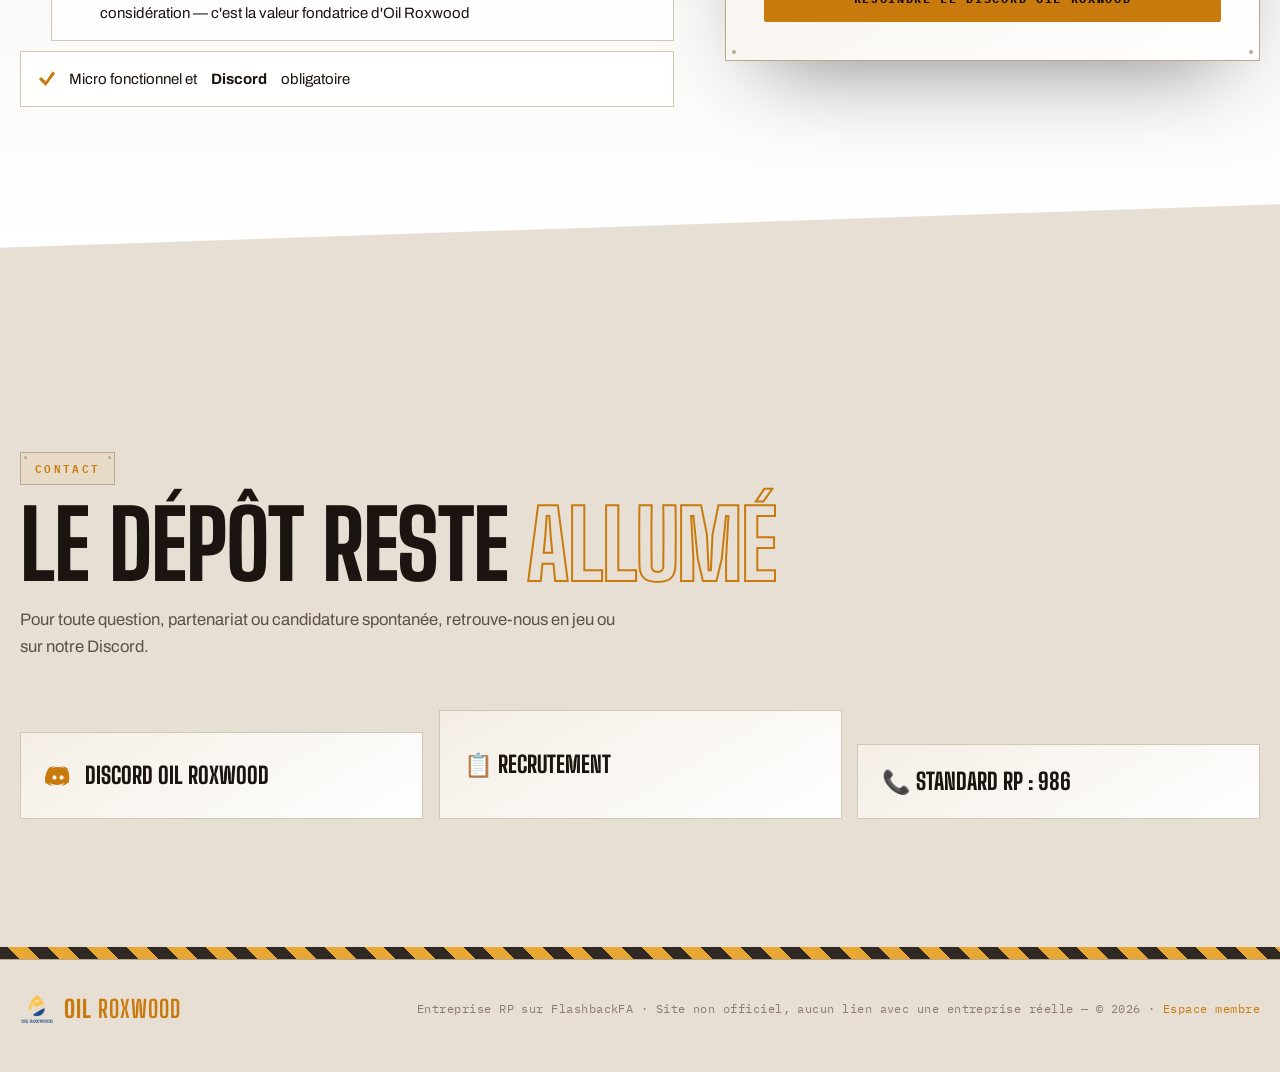
==== commit 38f745cb: "1" ====
--- a/index.html
+++ b/index.html
@@ -60,6 +60,7 @@
     <a href="#organigramme">Organigramme</a>
     <a href="#devenir-client">Devenir client</a>
     <a href="#direct" id="navDirect" hidden>En direct</a>
+    <a href="#produits" id="navProduits" hidden>Nos produits</a>
     <a href="#grades">Grades &amp; Salaires</a>
     <a href="#recrutement">Recrutement</a>
     <a href="#contact">Contact</a>
@@ -300,6 +301,20 @@
   </div>
 </section>
 
+<!-- ================= NOUVEAUX PRODUITS =================
+     Rempli depuis data/stats-public.json, publié par l'espace membre.
+     Tant qu'aucun produit n'est en ligne, la section reste cachée : mieux
+     vaut pas de rubrique qu'une rubrique vide. -->
+<section id="produits" hidden>
+  <span class="geant" style="bottom:2vw;left:-6vw" aria-hidden="true">CATALOGUE</span>
+  <div class="wrap">
+    <span class="tag sec-kicker rev">Au dépôt</span>
+    <h2 class="rev">Nos <span class="creux">nouveaux produits</span></h2>
+    <p class="sec-intro rev">Ce qui sort de la raffinerie en ce moment. Pour commander, passe par le dépôt ou le Discord.</p>
+    <div id="prodGrille" class="cards"></div>
+  </div>
+</section>
+
 <!-- ================= GRADES ================= -->
 <section id="grades">
   <span class="geant" style="bottom:4vw;right:-8vw" aria-hidden="true">PAIE</span>
--- a/assets/roxwood-site.css
+++ b/assets/roxwood-site.css
@@ -9,7 +9,9 @@
 .pleine{width:100vw;margin-left:calc(50% - 50vw)}
 .mono{font-family:var(--f-mono);font-variant-numeric:tabular-nums}
 
-h2{font-size:clamp(44px,7.4vw,104px);text-transform:uppercase;letter-spacing:-.012em}
+/* Filet de sécurité : si la police condensée ne se charge pas, un mot long
+   comme « commandement » débordait de l'écran sur téléphone. */
+h2{font-size:clamp(40px,7.4vw,104px);text-transform:uppercase;letter-spacing:-.012em;overflow-wrap:break-word}
 h3{font-size:clamp(22px,2.3vw,29px);text-transform:uppercase}
 .creux{color:transparent;-webkit-text-stroke:2px var(--ambre)}
 p{margin:0}
@@ -156,8 +158,9 @@
 /* ── L'ÉQUIPE ── cartes de profil sous l'organigramme ────────────────── */
 #equipe{margin-top:clamp(46px,6vw,80px)}
 .equipe-titre{
-  font-family:var(--f-display);font-size:clamp(28px,4vw,48px);font-weight:800;
+  font-family:var(--f-display);font-size:clamp(24px,4vw,48px);font-weight:800;
   text-transform:uppercase;line-height:.95;margin-bottom:clamp(20px,3vw,34px);
+  overflow-wrap:break-word;
 }
 .equipe-grille{display:grid;grid-template-columns:repeat(auto-fill,minmax(210px,1fr));gap:clamp(14px,2vw,22px)}
 .equipe-carte{
@@ -177,7 +180,9 @@
   color:var(--ambre);margin-top:6px;
 }
 .equipe-carte .mot{color:var(--fumee);font-size:13.5px;line-height:1.55;margin-top:11px}
-@media(max-width:560px){.equipe-grille{grid-template-columns:repeat(auto-fill,minmax(150px,1fr))}}
+/* Sur téléphone, une seule colonne : ces cartes contiennent du texte suivi,
+   deux colonnes de 170 px le hachent en mots isolés. */
+@media(max-width:560px){.equipe-grille{grid-template-columns:1fr}}
 .org-quote{
   border:1px solid var(--trait-fort);border-left:4px solid var(--ambre);
   background:linear-gradient(150deg,var(--plaque-2),var(--plaque));
@@ -341,3 +346,18 @@
   .step .num{font-size:64px}
   [data-tilt]{--base:0deg!important}
 }
+
+
+/* ============================================================
+   NOUVEAUX PRODUITS — la carte porte une photo, ce que la carte
+   ordinaire ne prevoyait pas. On garde son cadre, sa teinte et son
+   inclinaison ; on ajoute l'image en haut et le prix en pied.
+   ============================================================ */
+.prod-photo{display:block;width:100%;aspect-ratio:16/10;object-fit:cover;
+  border:1px solid var(--trait-fort);margin:0 0 clamp(14px,1.6vw,20px);
+  background:var(--plaque);filter:saturate(.92) contrast(1.04)}
+.card .prod-prix{display:block;margin-top:auto;padding-top:14px;
+  font-family:var(--mono,ui-monospace,monospace);color:var(--ambre);
+  font-size:clamp(15px,1.5vw,18px);letter-spacing:.02em}
+.card .prod-desc{color:var(--fumee);line-height:1.6}
+#prodGrille > .card{display:flex;flex-direction:column}
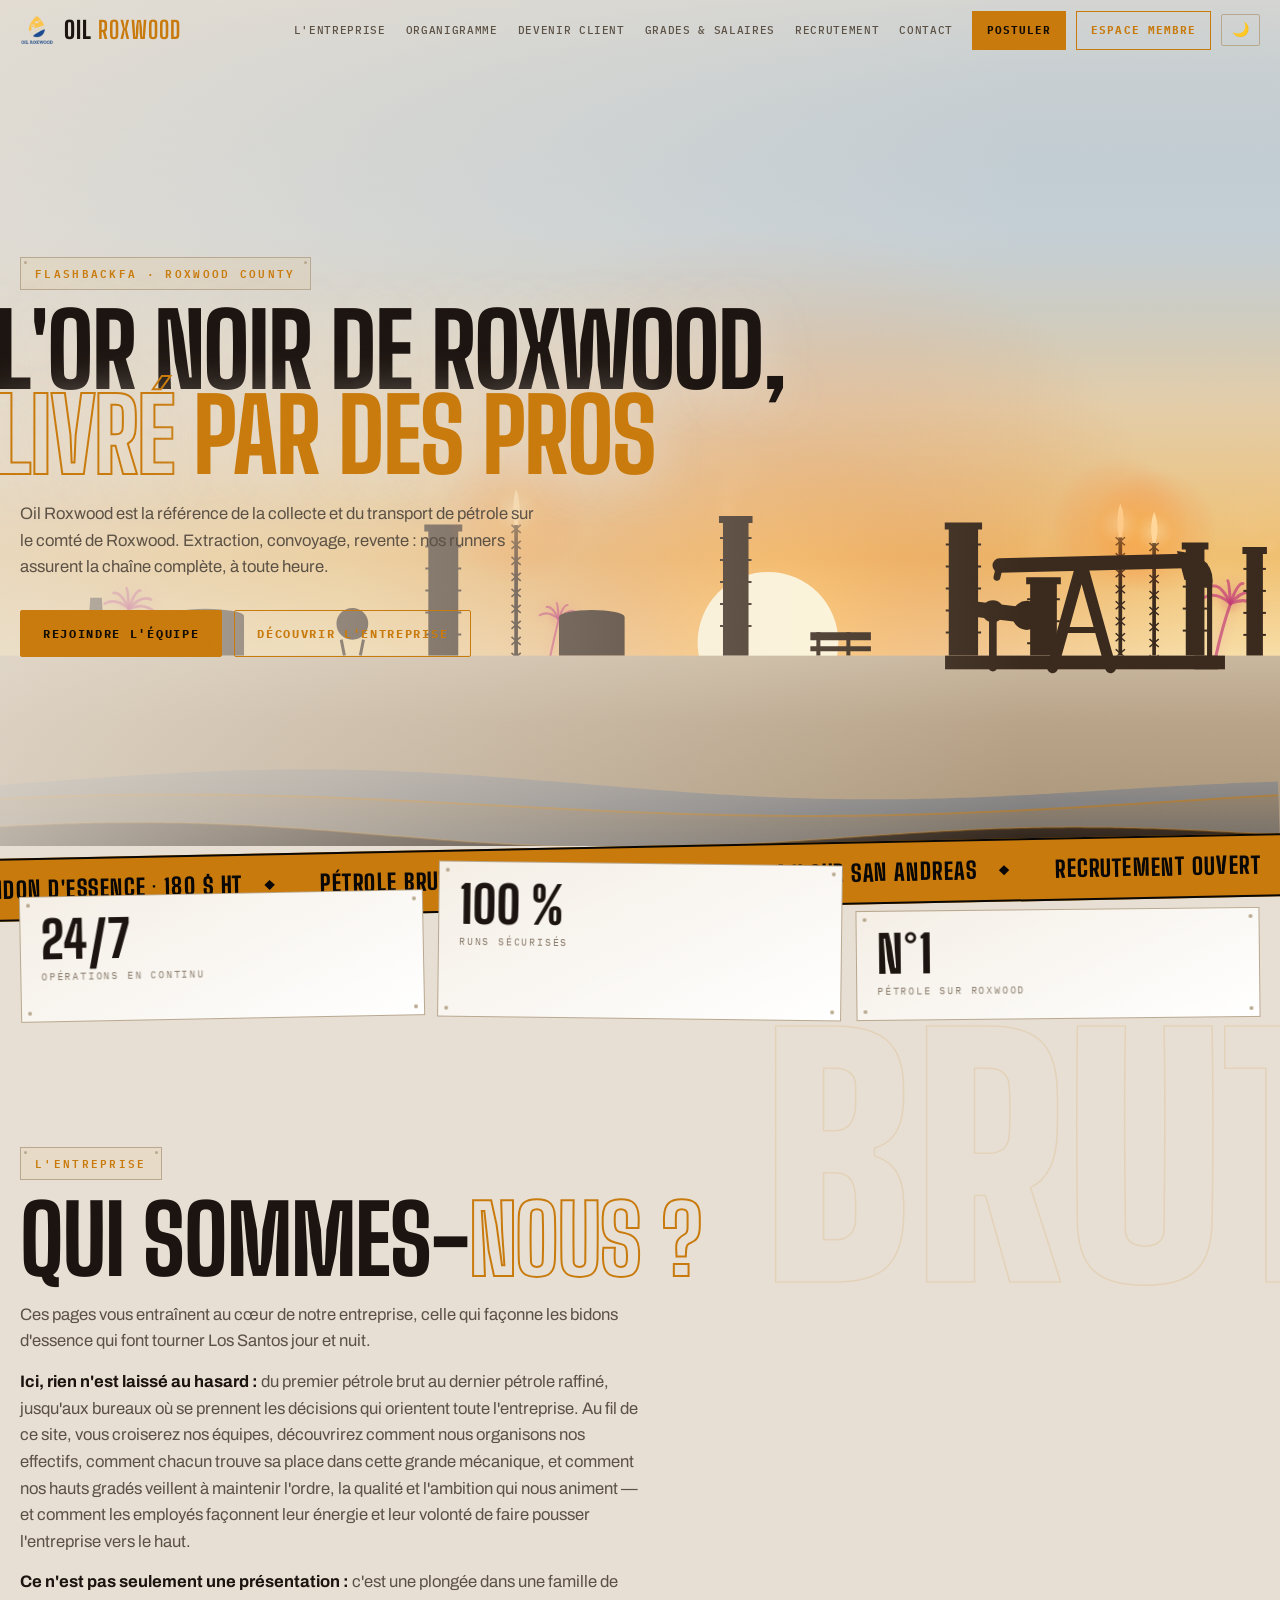
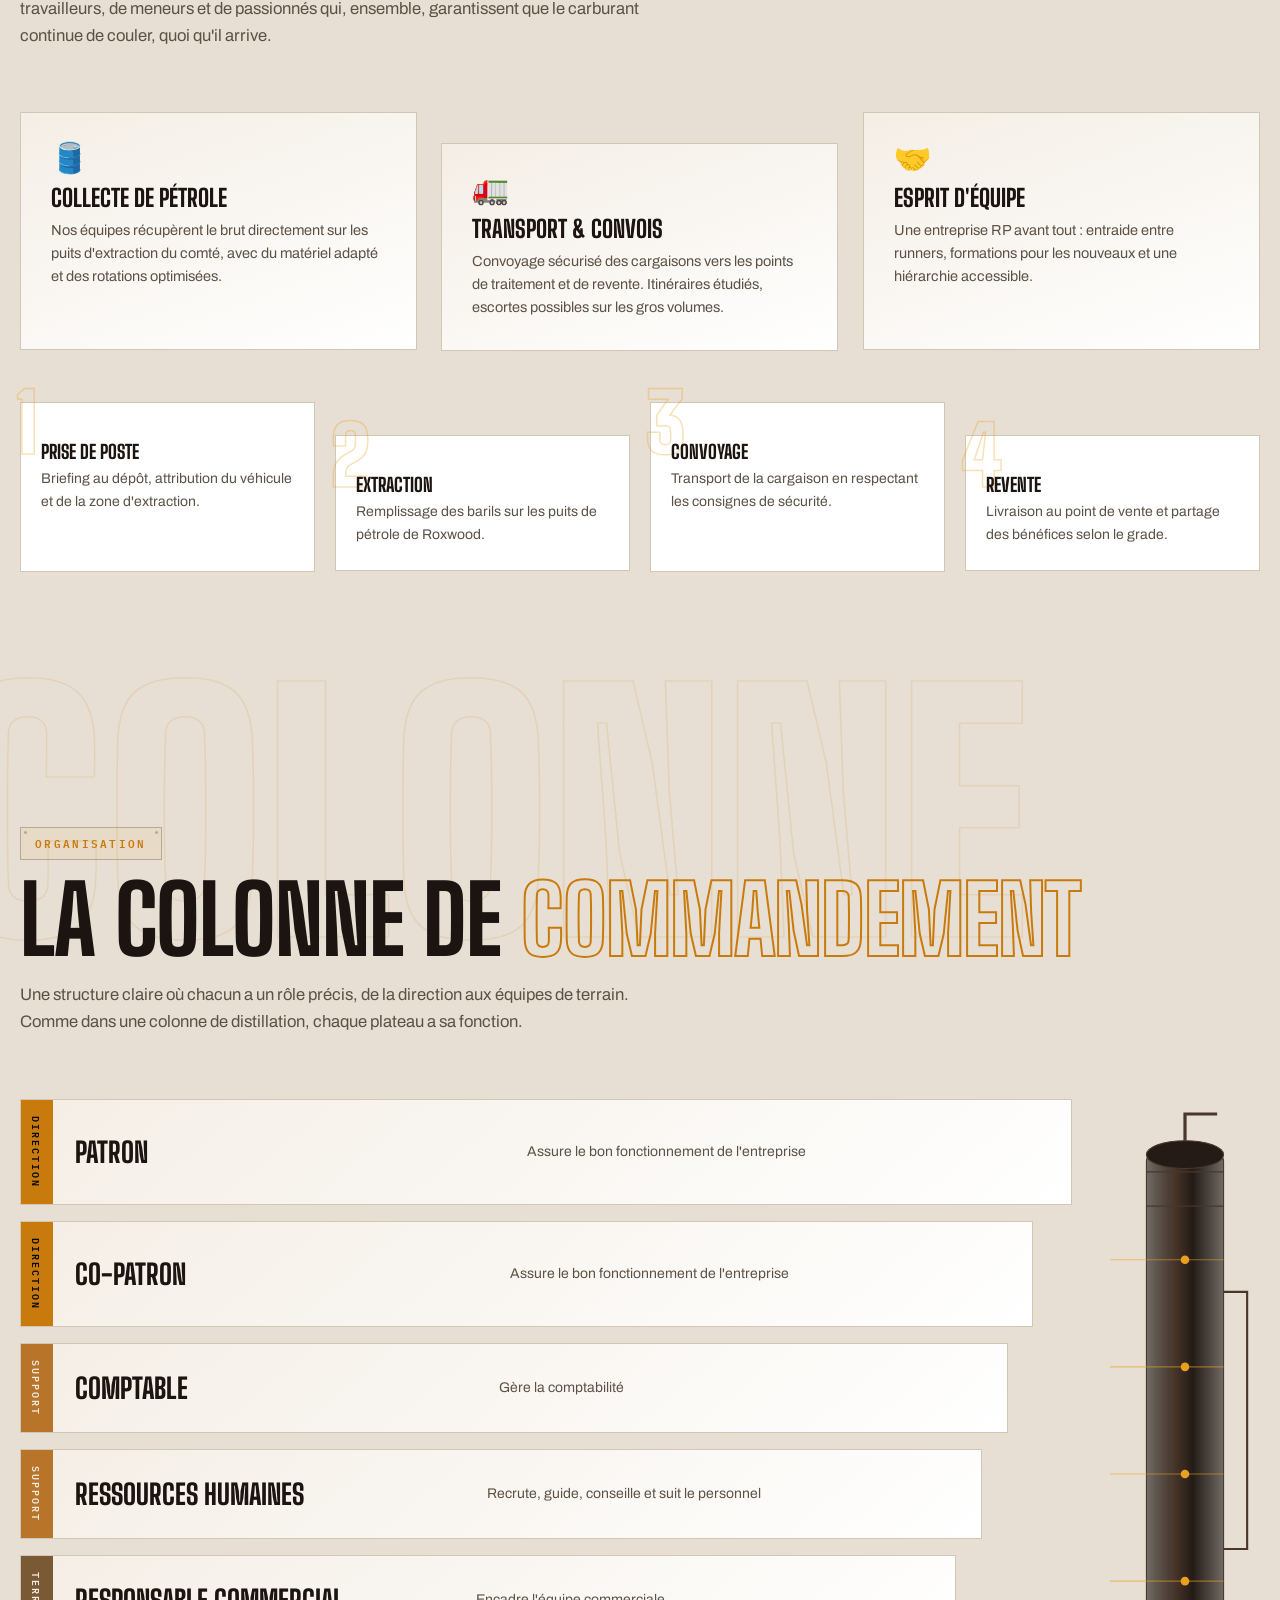
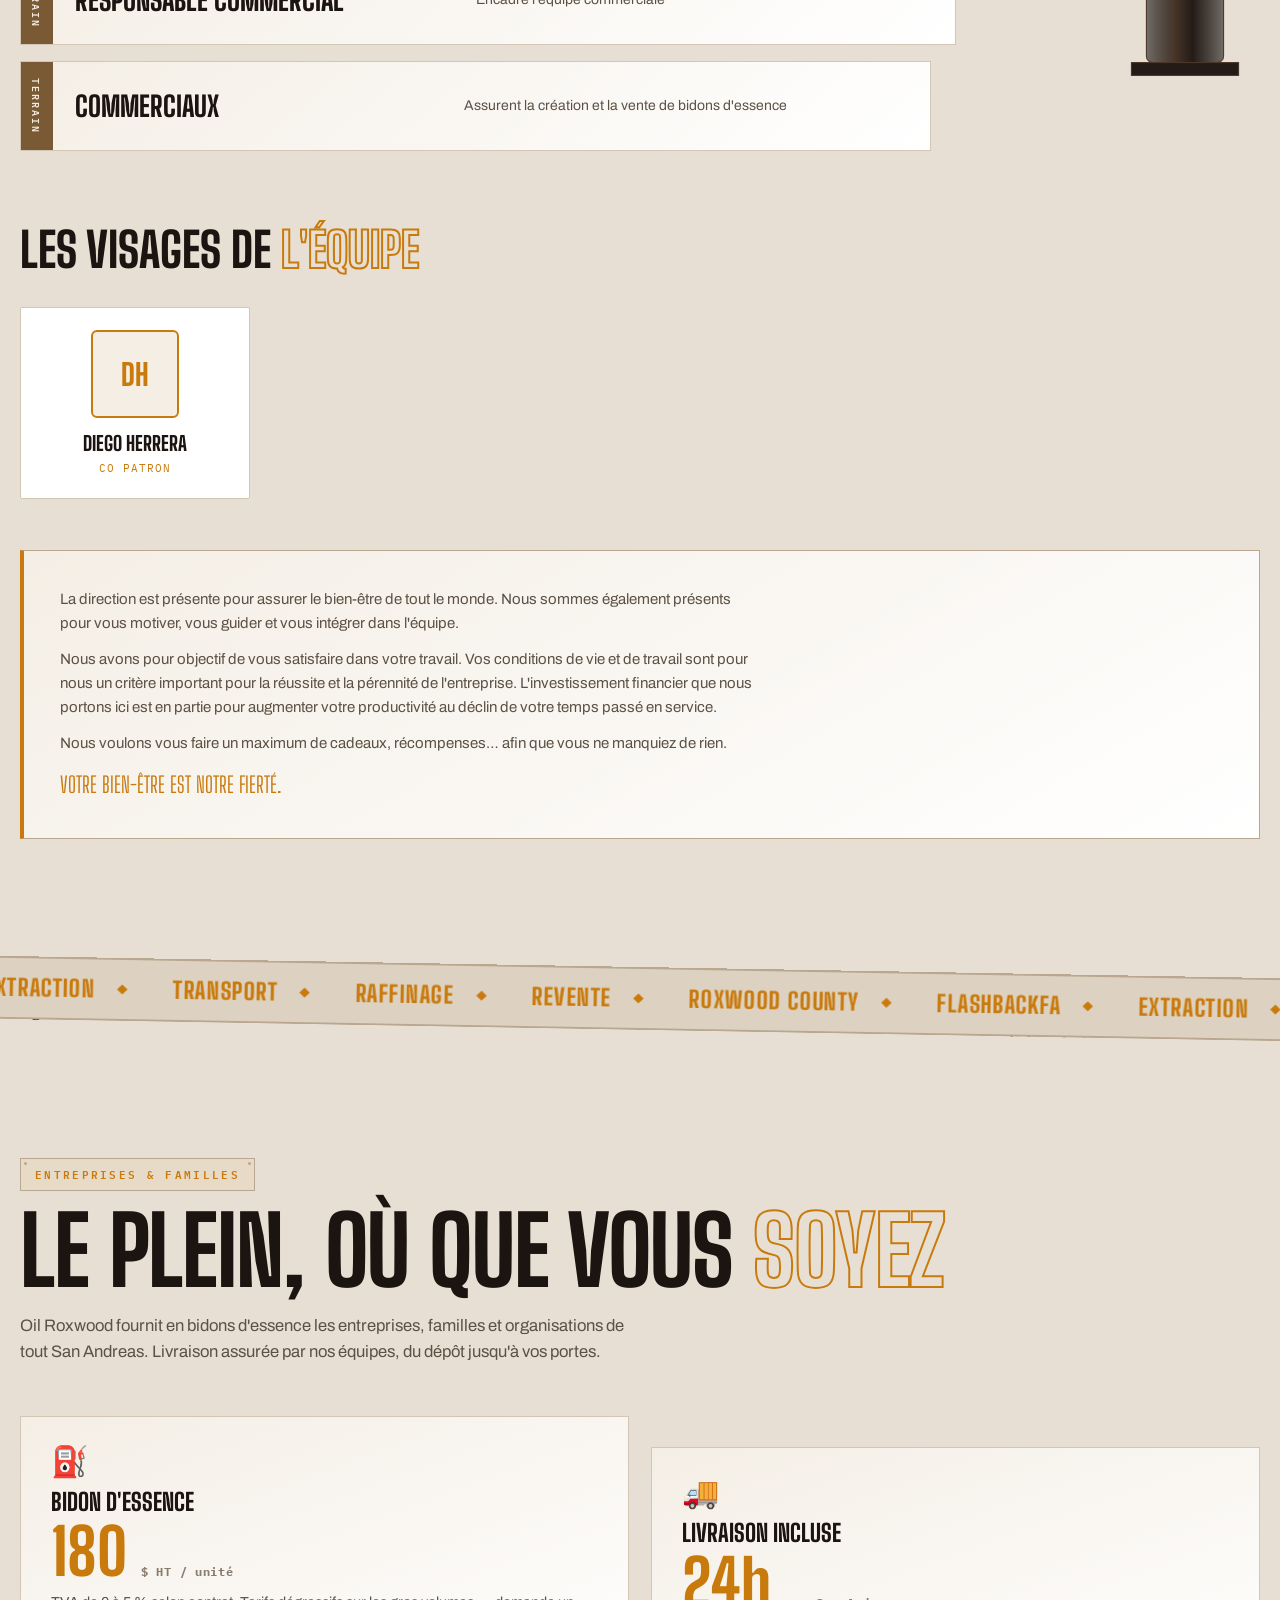
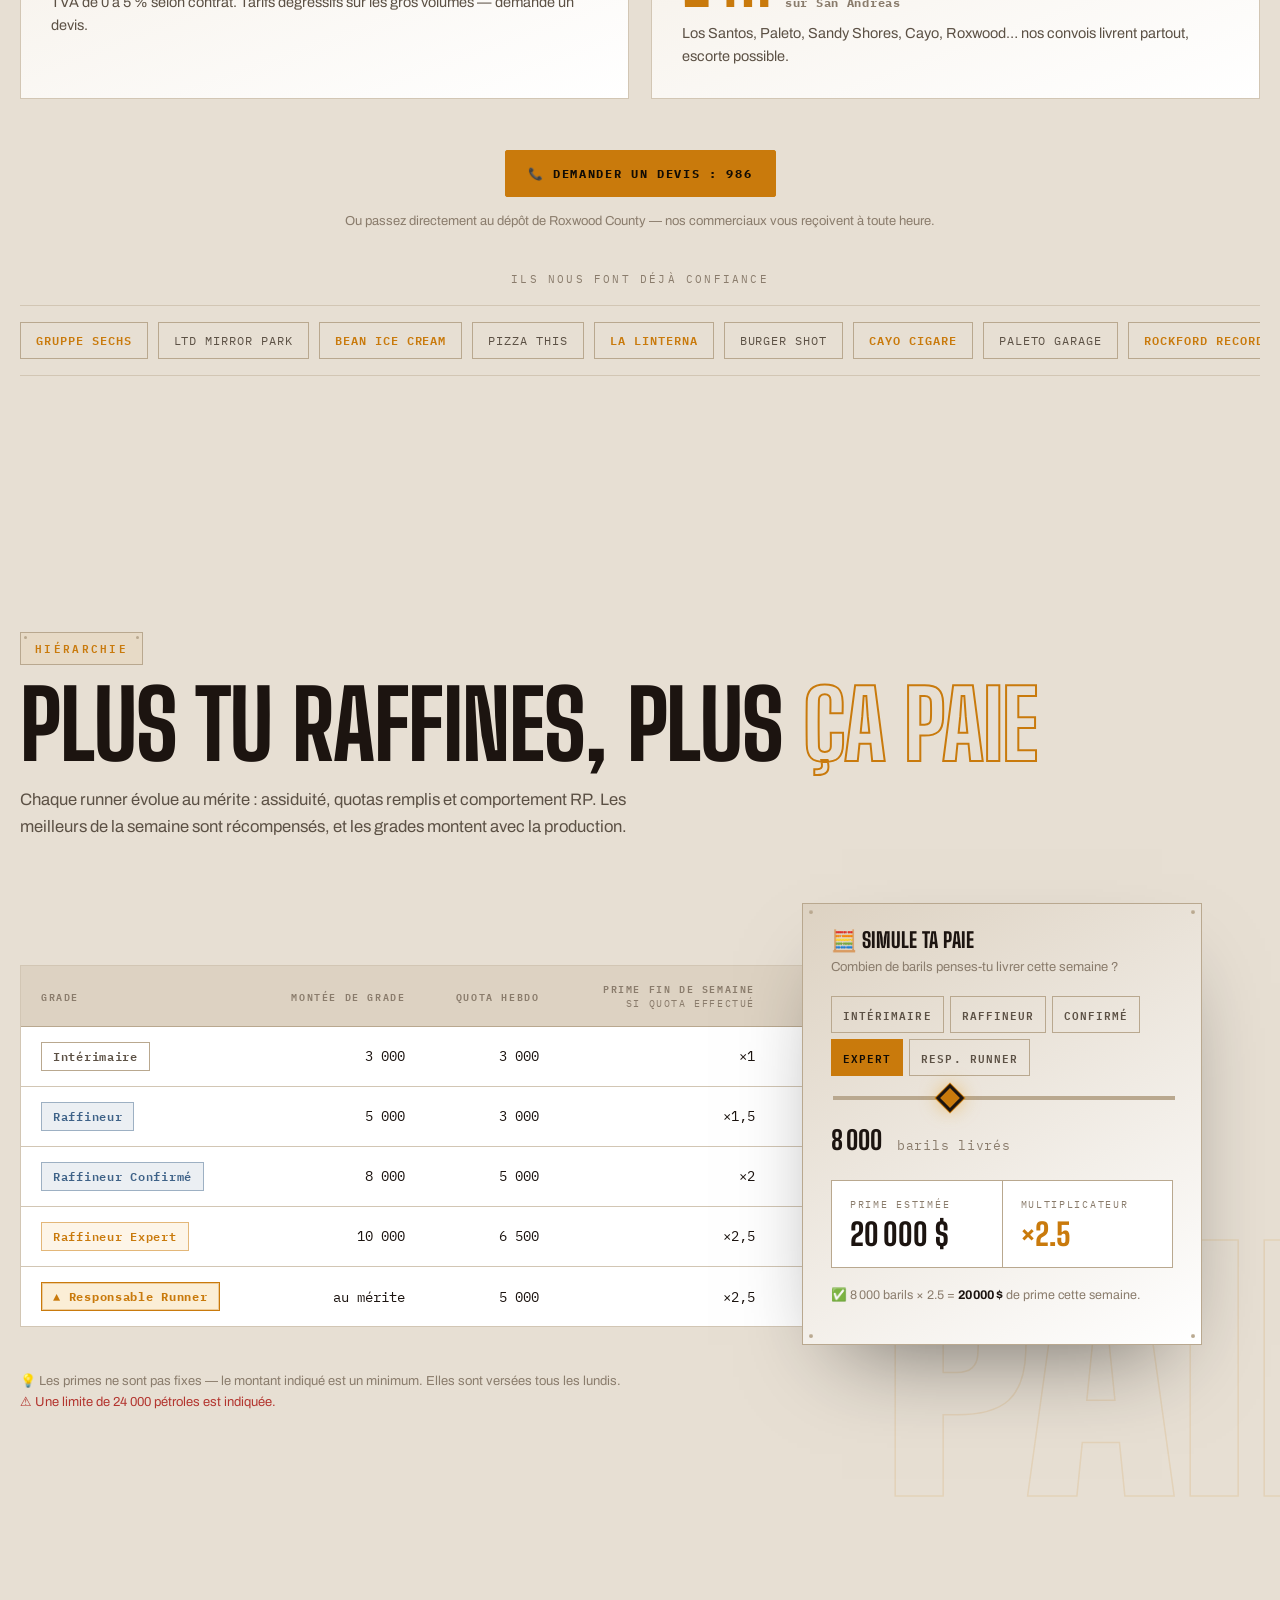
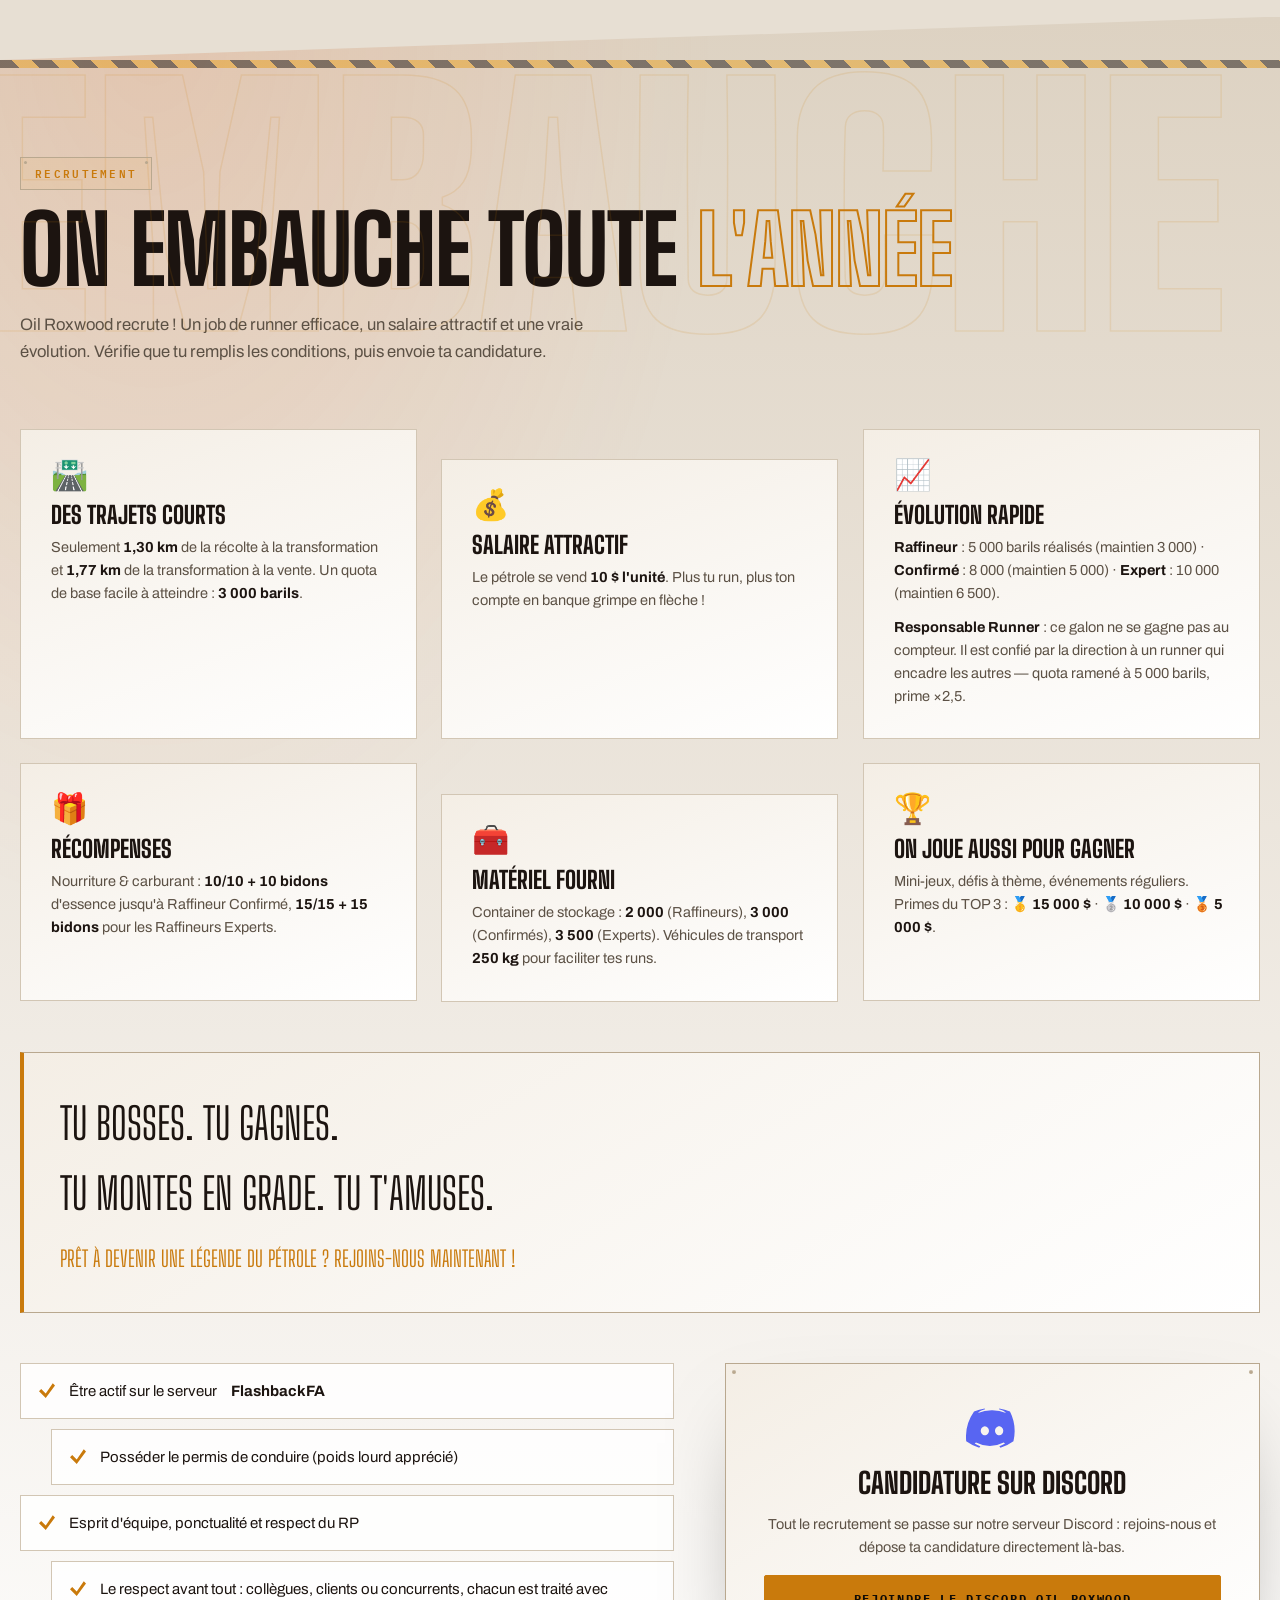
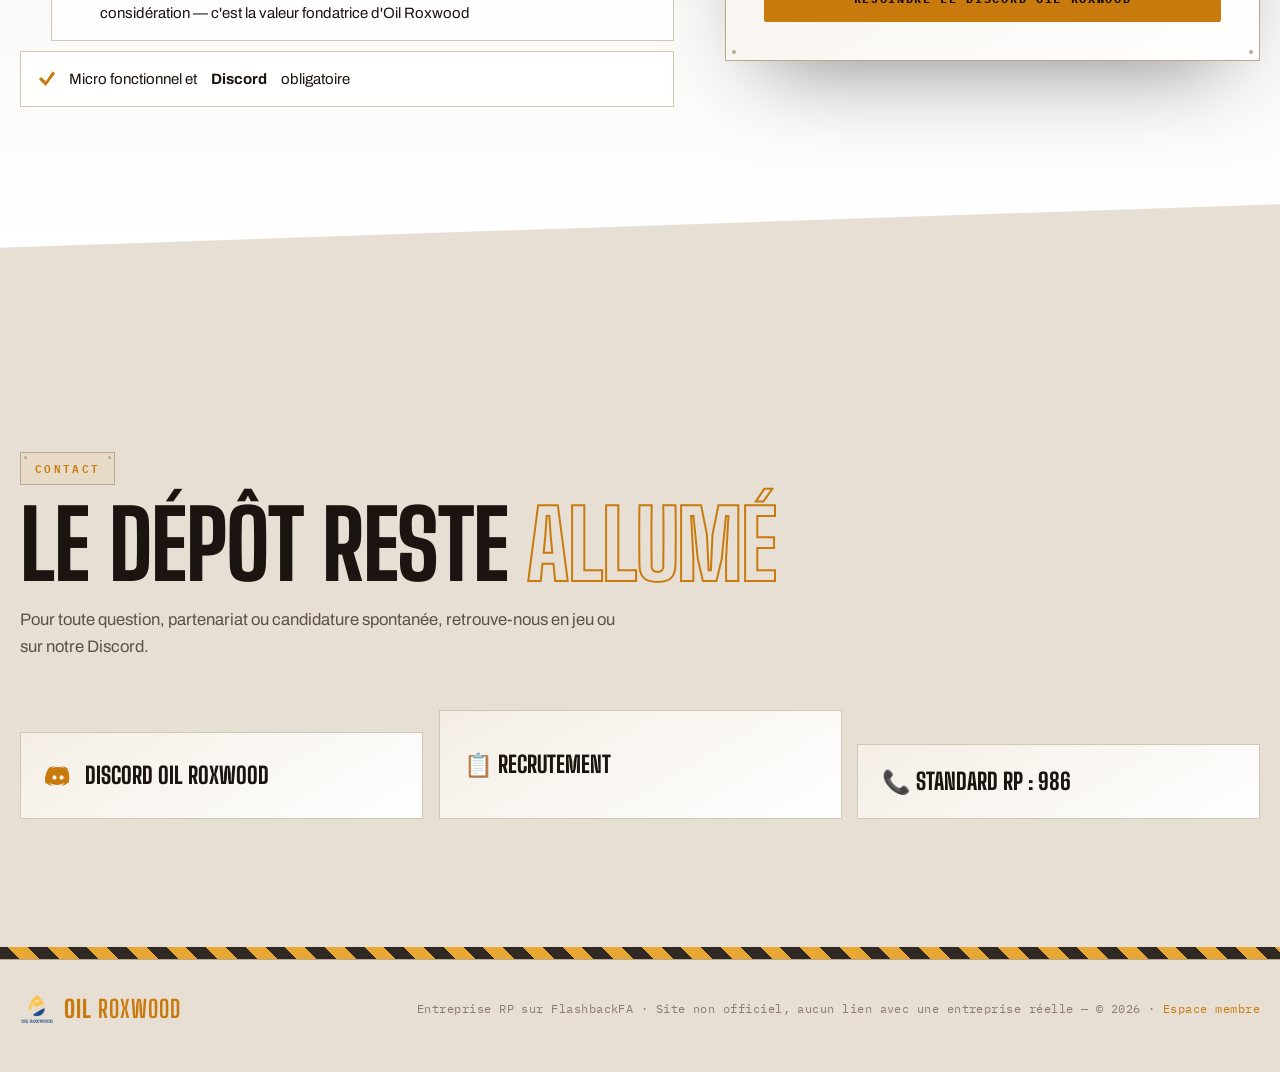
==== commit 16e67615: "1" ====
--- a/index.html
+++ b/index.html
@@ -85,6 +85,14 @@
       <a href="#recrutement" class="btn" style="background:var(--ambre);color:#120C05"><span>Rejoindre l'équipe</span></a>
       <a href="#presentation" class="btn"><span>Découvrir l'entreprise</span></a>
     </div>
+
+    <!-- Les nouveautés, dès l'accueil. Remplies depuis data/stats-public.json ;
+         tant qu'aucun produit n'est en ligne, le bandeau n'existe pas — un
+         encart vide sous le titre ferait plus de mal que pas d'encart. -->
+    <div class="hero-neuf" id="heroNeuf" hidden>
+      <span class="hero-neuf-tag">Nouveau au dépôt</span>
+      <div class="hero-neuf-liste" id="heroNeufListe"></div>
+    </div>
   </div>
 </header>
 
--- a/assets/roxwood-site.css
+++ b/assets/roxwood-site.css
@@ -361,3 +361,68 @@
   font-size:clamp(15px,1.5vw,18px);letter-spacing:.02em}
 .card .prod-desc{color:var(--fumee);line-height:1.6}
 #prodGrille > .card{display:flex;flex-direction:column}
+
+
+/* ============================================================
+   NOUVEAUTÉS DANS LE HERO
+
+   Ce qui vient de sortir doit se voir sans descendre : c'est la
+   premiere chose qu'un client cherche. On reste discret pour ne pas
+   concurrencer le titre — une ligne de plaques sombres, la photo en
+   vignette, le prix en ambre. Le detail est plus bas, dans #produits.
+   ============================================================ */
+.hero-neuf{margin-top:clamp(26px,3.4vw,40px);position:relative;z-index:3;max-width:min(760px,92%)}
+.hero-neuf-tag{
+  display:inline-block;font-family:var(--mono,ui-monospace,monospace);
+  font-size:10.5px;letter-spacing:.24em;text-transform:uppercase;
+  color:var(--ambre);border:1px solid var(--ambre);
+  background:color-mix(in srgb, var(--plaque) 82%, transparent);
+  padding:5px 11px;margin-bottom:12px;
+}
+.hero-neuf-liste{display:flex;flex-wrap:wrap;gap:10px}
+/* La plaque doit rester lisible par-dessus la silhouette de la raffinerie,
+   de jour comme de nuit — d'ou une couleur de theme et non une teinte figee.
+   La premiere version etait un aplat sombre : superbe la nuit, une tache
+   noire en plein jour. */
+.hero-neuf-item{
+  display:flex;align-items:center;gap:11px;text-decoration:none;
+  padding:8px 15px 8px 8px;min-width:0;
+  background:color-mix(in srgb, var(--plaque) 88%, transparent);
+  border:1px solid var(--trait-fort,#B9A88F);
+  box-shadow:0 6px 18px rgba(0,0,0,.16);
+  backdrop-filter:blur(6px);
+  transition:border-color .25s var(--ease,ease),transform .25s var(--ease,ease),box-shadow .25s;
+}
+.hero-neuf-item:hover{
+  border-color:var(--ambre); transform:translateY(-2px);
+  box-shadow:0 10px 26px rgba(0,0,0,.24);
+}
+@supports not (background:color-mix(in srgb,red 50%,transparent)){
+  .hero-neuf-item{background:var(--plaque)}
+}
+.hero-neuf-vign{
+  width:42px;height:42px;flex:none;object-fit:cover;display:block;
+  background:var(--plaque-2);border:1px solid var(--trait);
+}
+.hero-neuf-vide{
+  width:42px;height:42px;flex:none;display:flex;align-items:center;justify-content:center;
+  background:var(--plaque-2);border:1px solid var(--trait);
+  font-size:17px;opacity:.7;
+}
+.hero-neuf-txt{display:flex;flex-direction:column;gap:3px;min-width:0}
+.hero-neuf-nom{
+  color:var(--vapeur,#F3EADF);font-size:13.5px;font-weight:600;line-height:1.2;
+  white-space:nowrap;overflow:hidden;text-overflow:ellipsis;max-width:26ch;
+}
+.hero-neuf-prix{
+  font-family:var(--mono,ui-monospace,monospace);font-size:11.5px;
+  color:var(--ambre);letter-spacing:.03em;white-space:nowrap;
+}
+
+@media (max-width:760px){
+  .hero-neuf{max-width:100%}
+  .hero-neuf-liste{flex-wrap:nowrap;overflow-x:auto;padding-bottom:6px;
+    scrollbar-width:none;-webkit-overflow-scrolling:touch}
+  .hero-neuf-liste::-webkit-scrollbar{display:none}
+  .hero-neuf-item{flex:0 0 auto}
+}
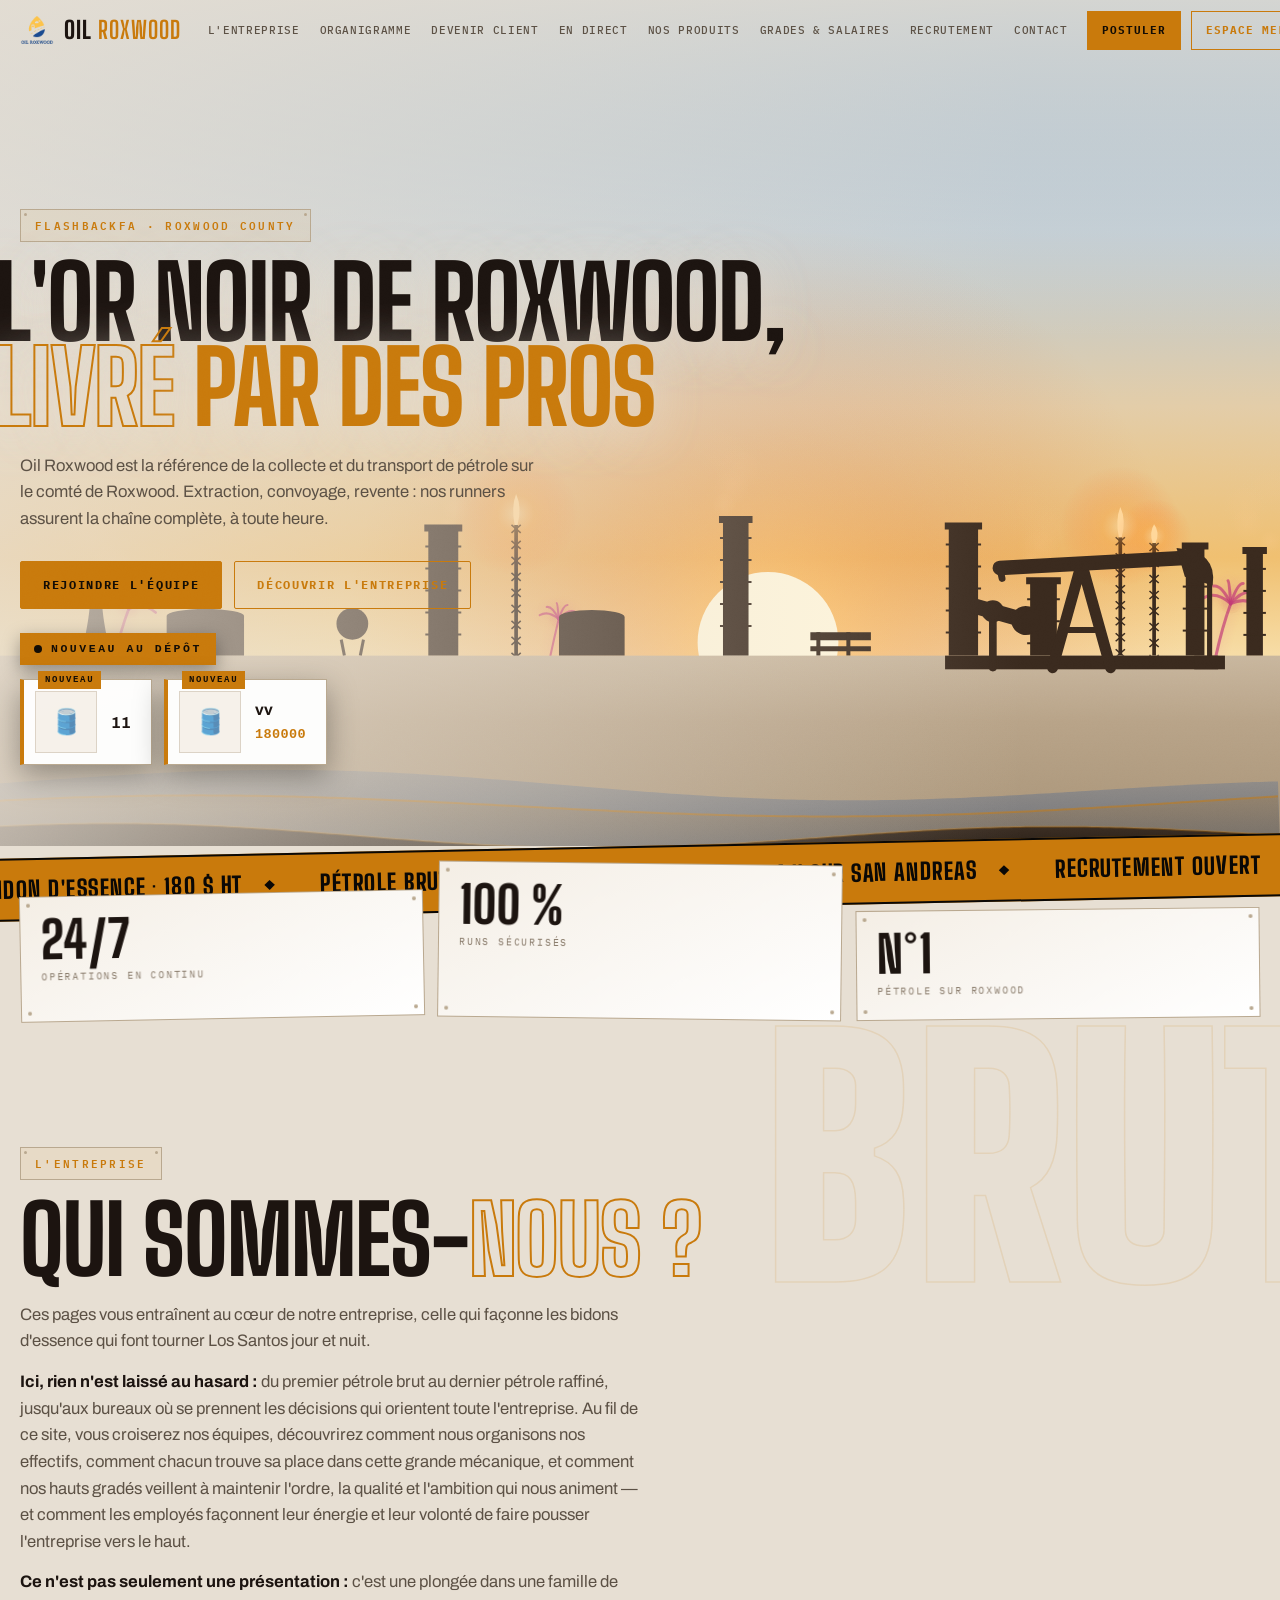
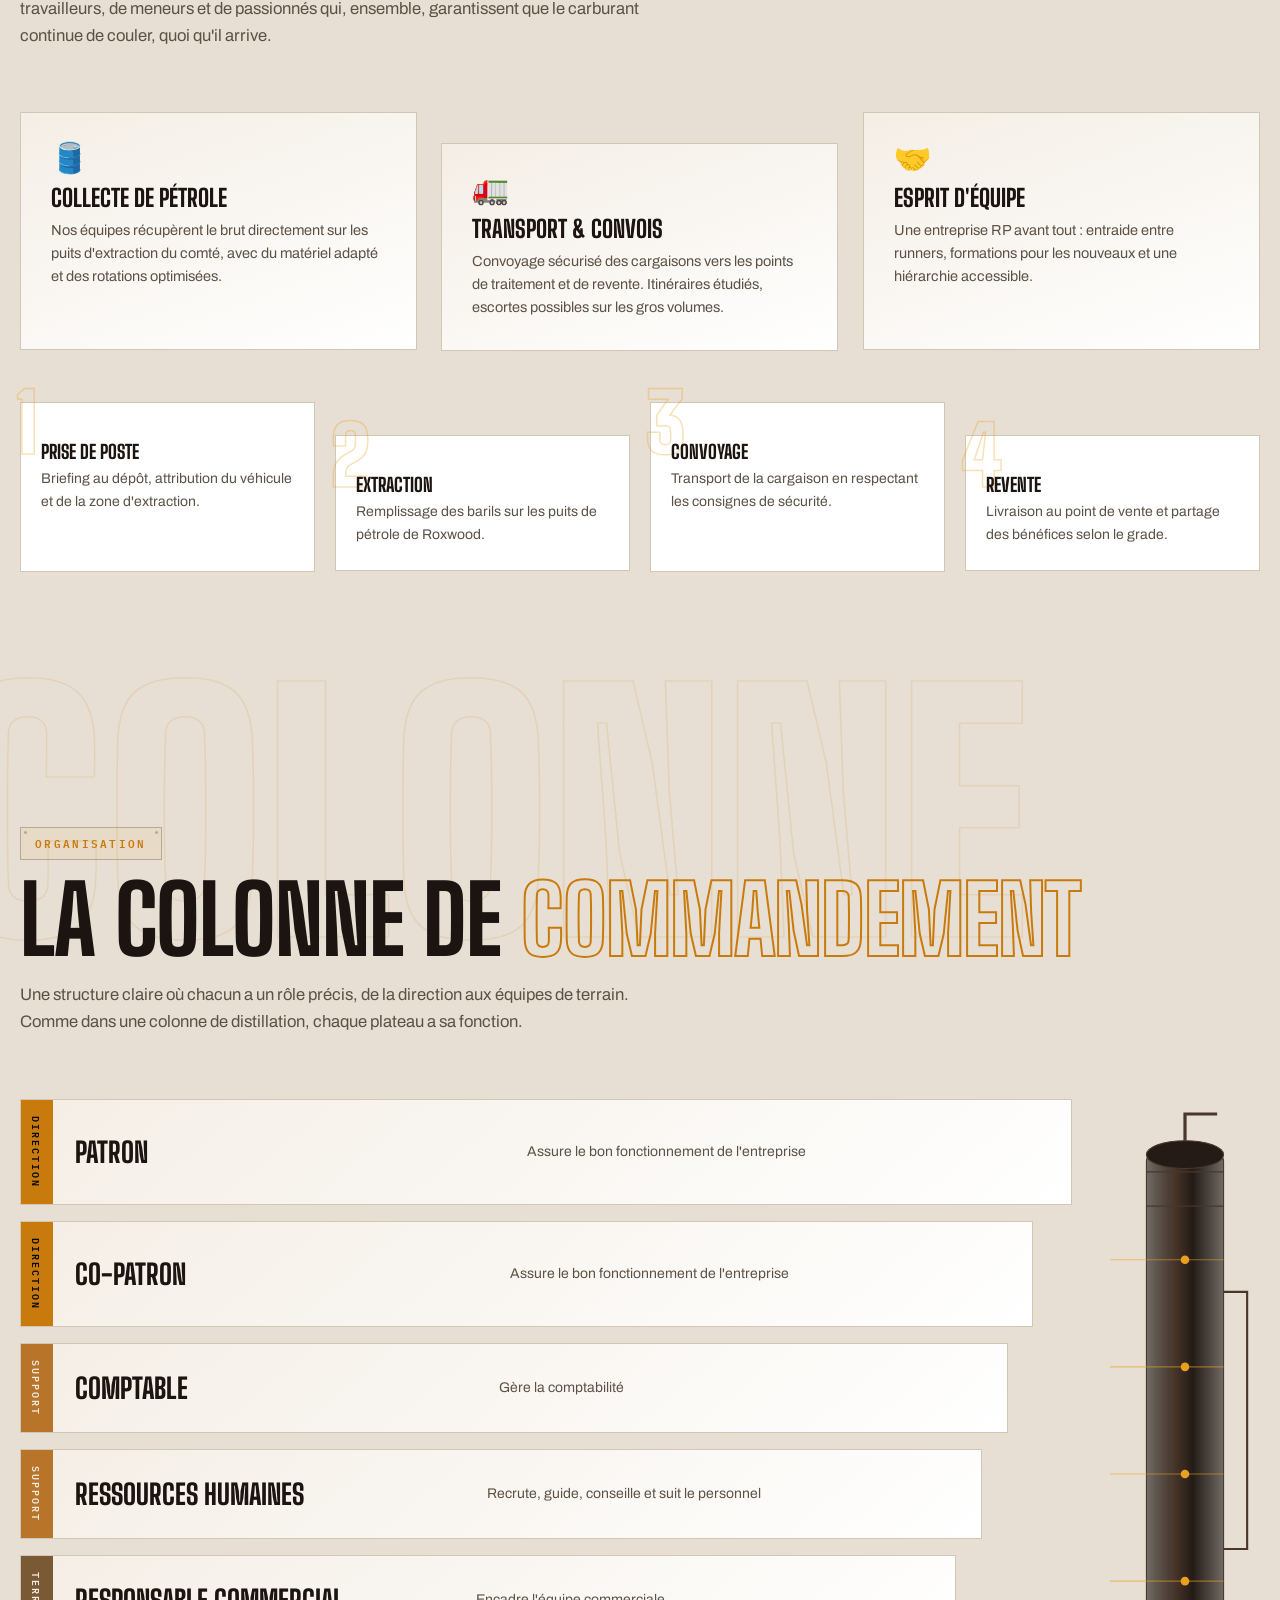
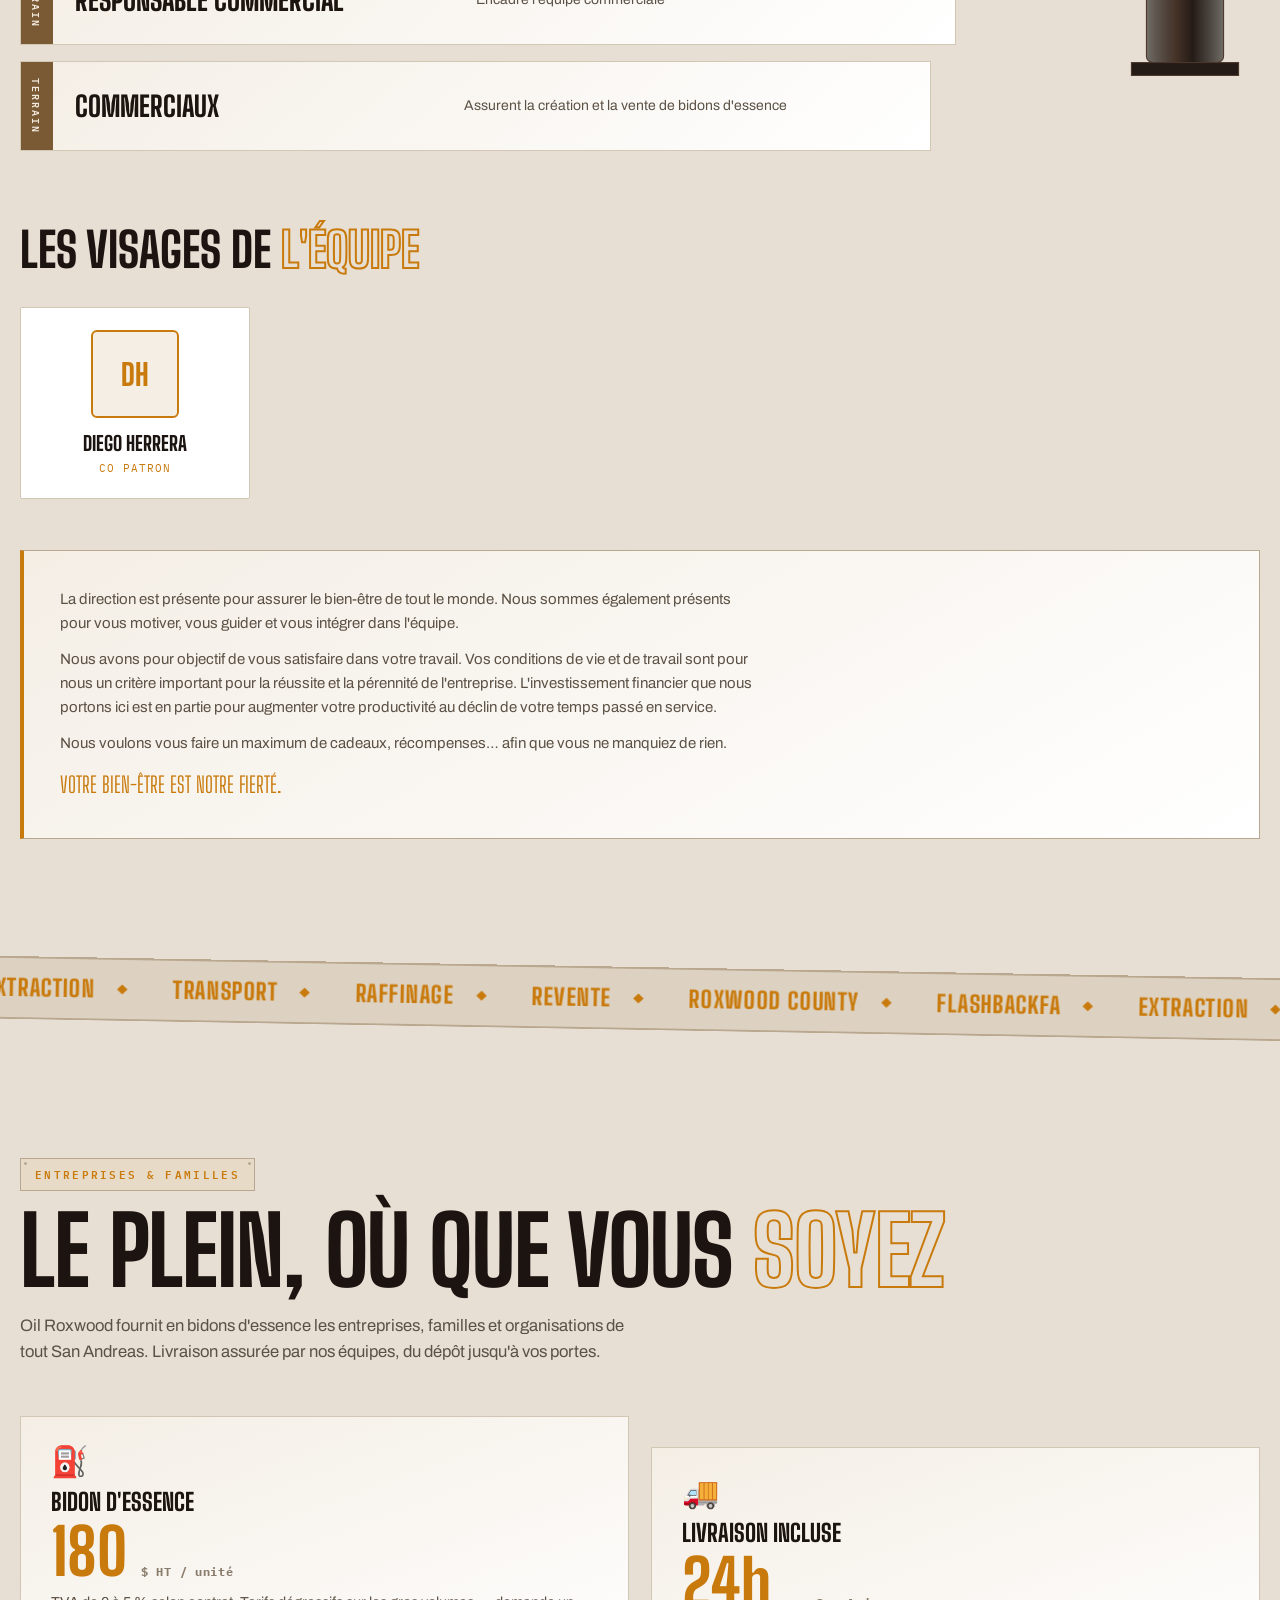
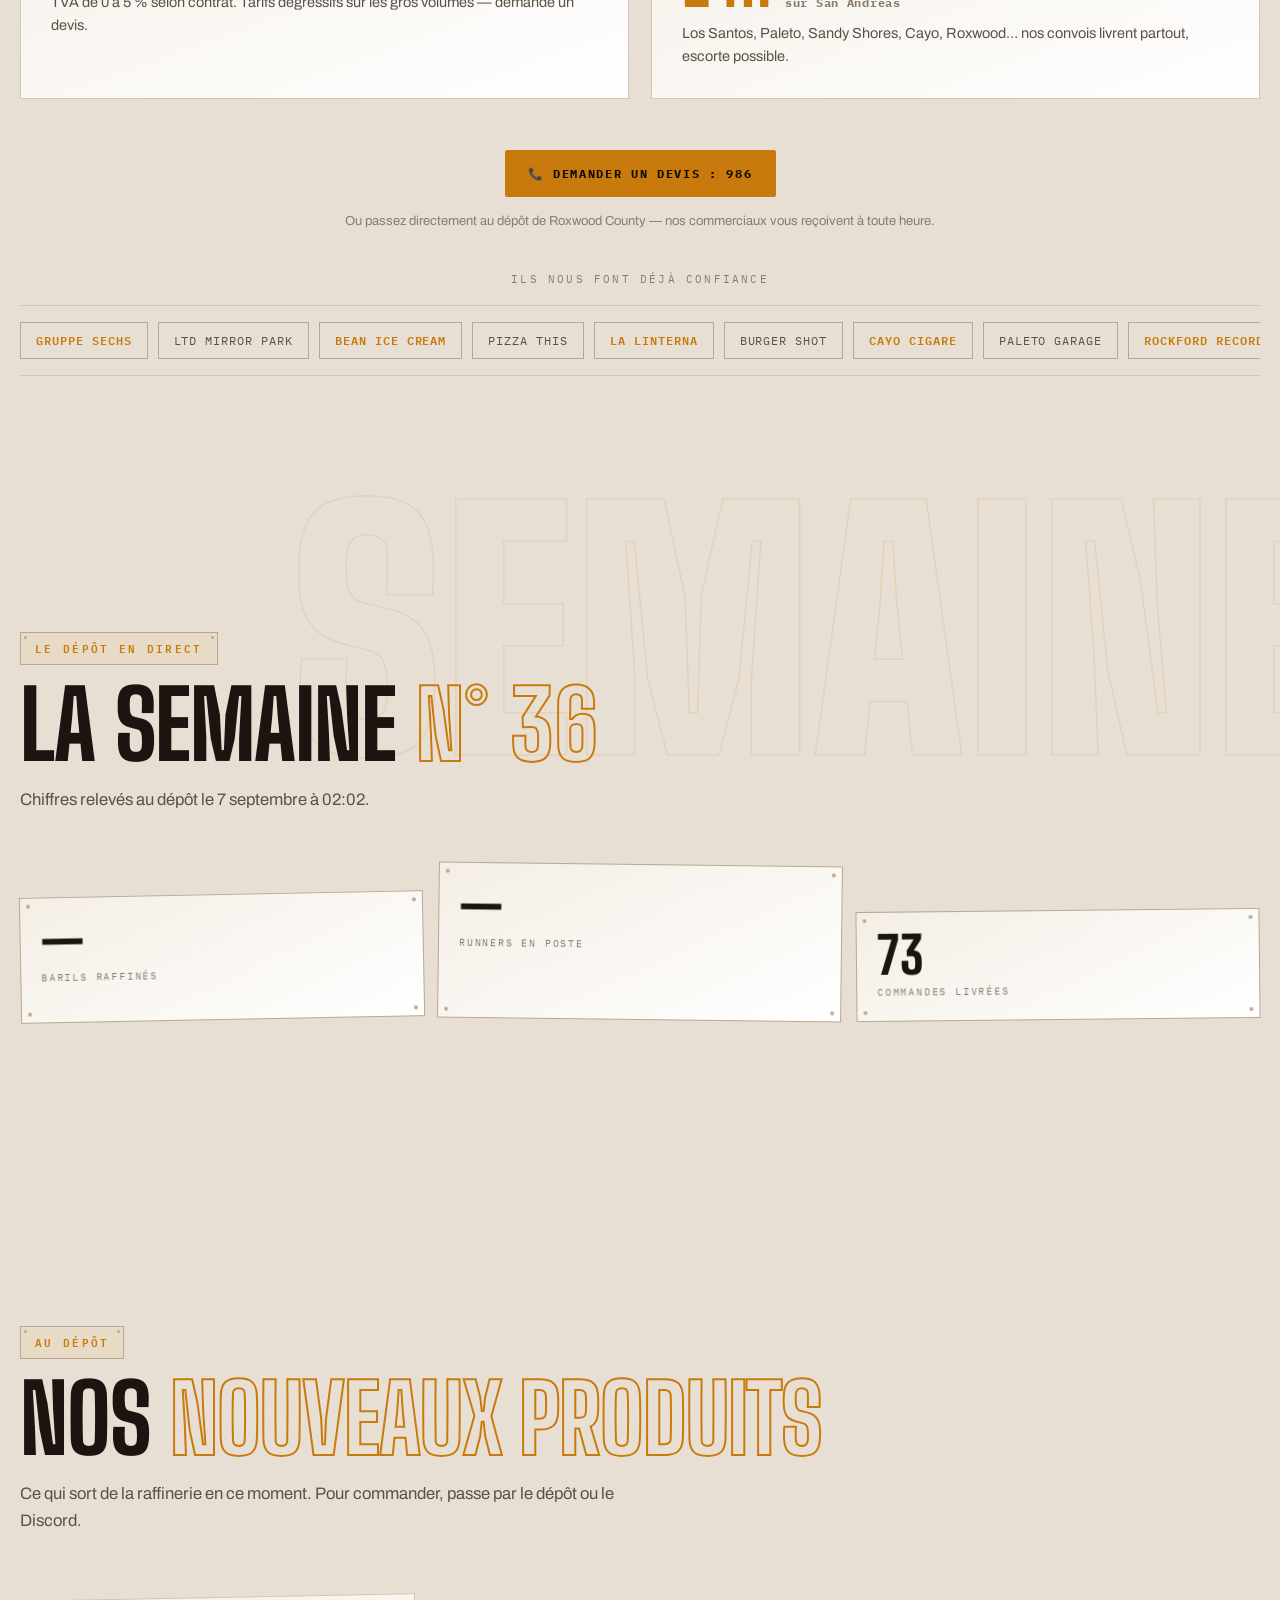
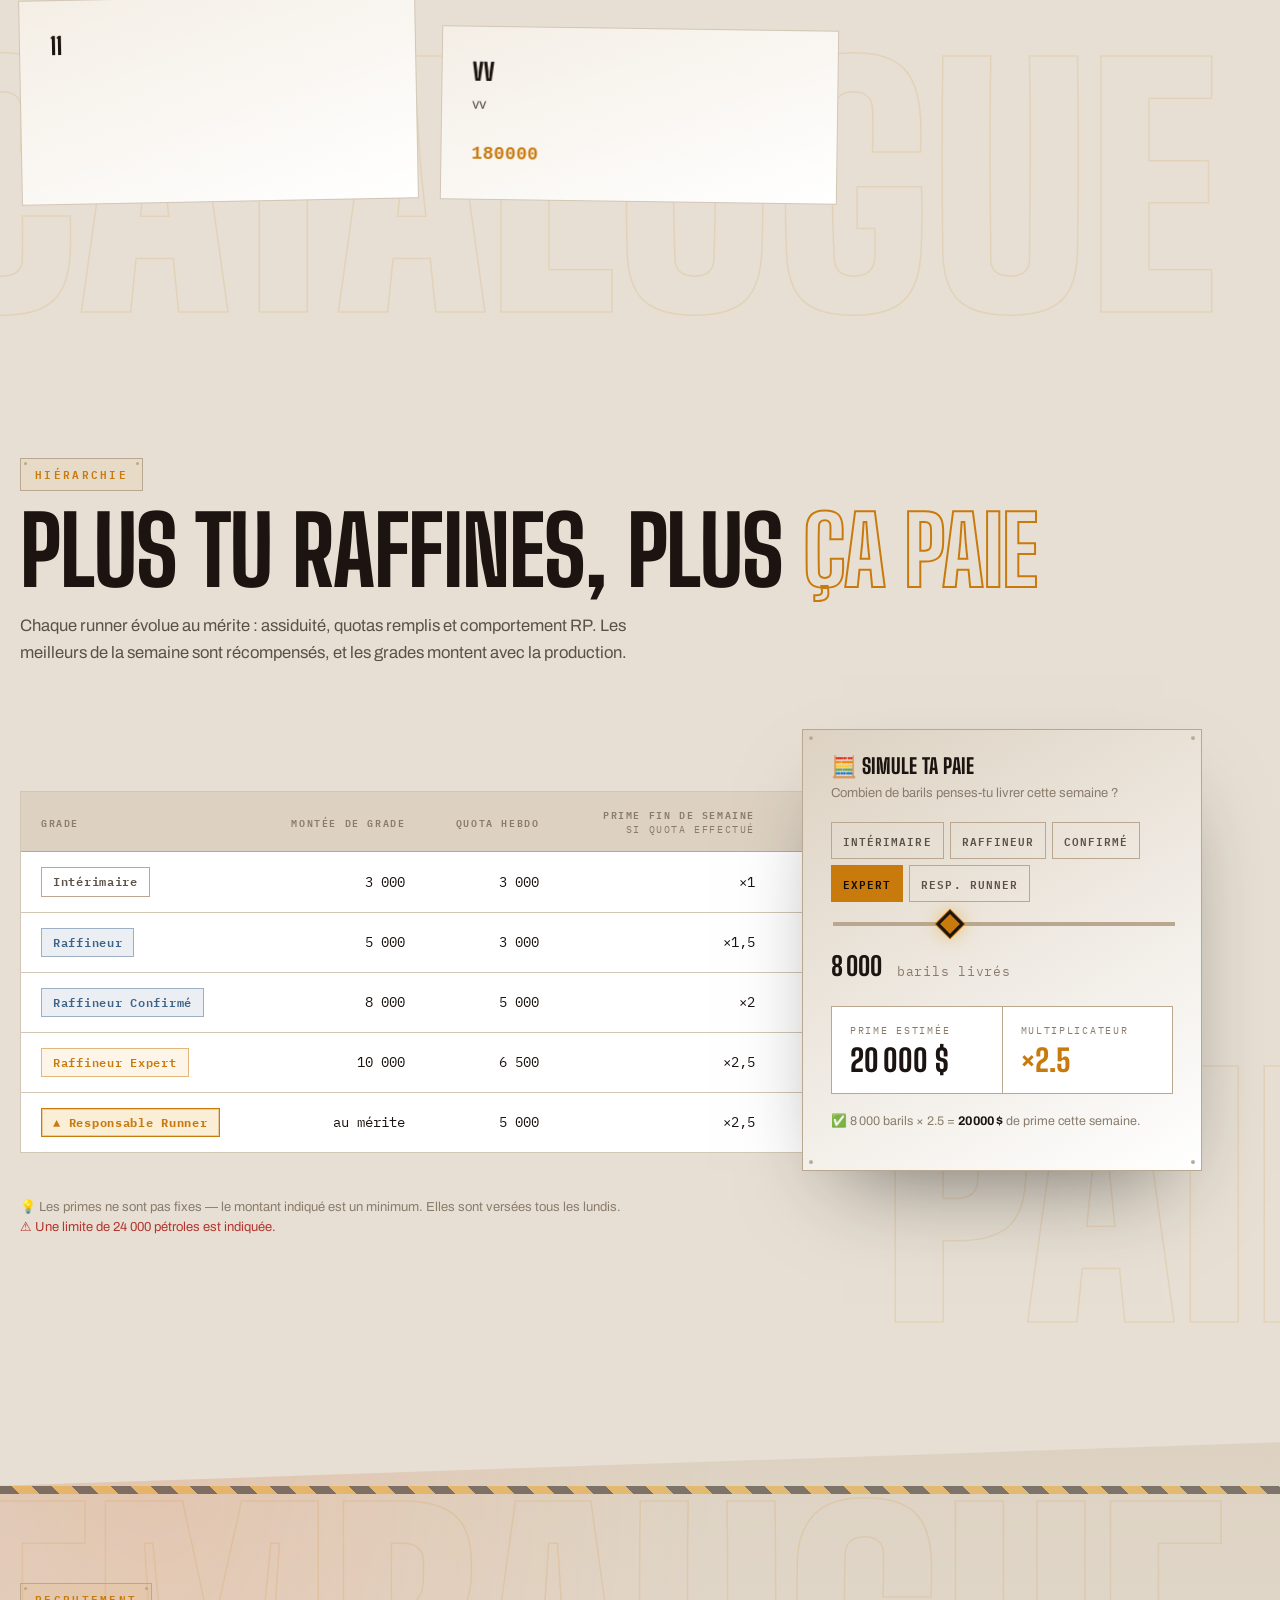
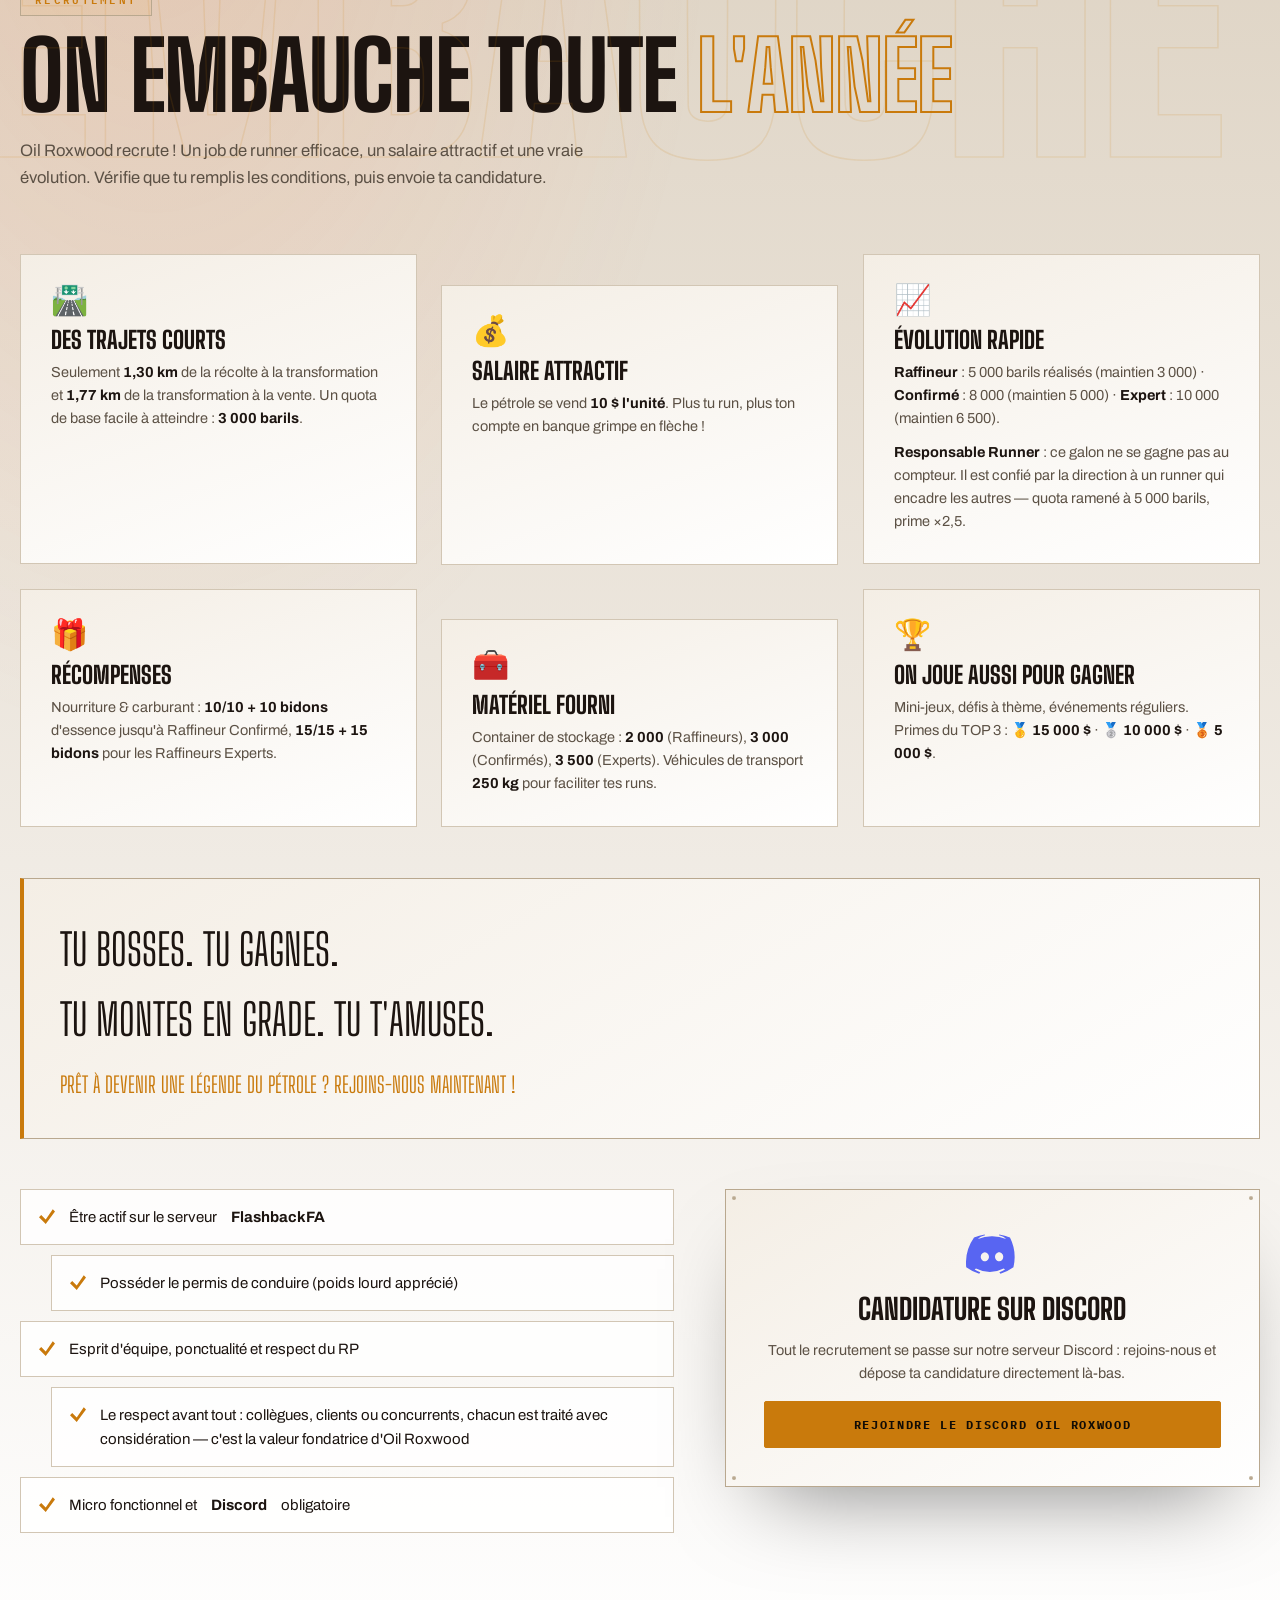
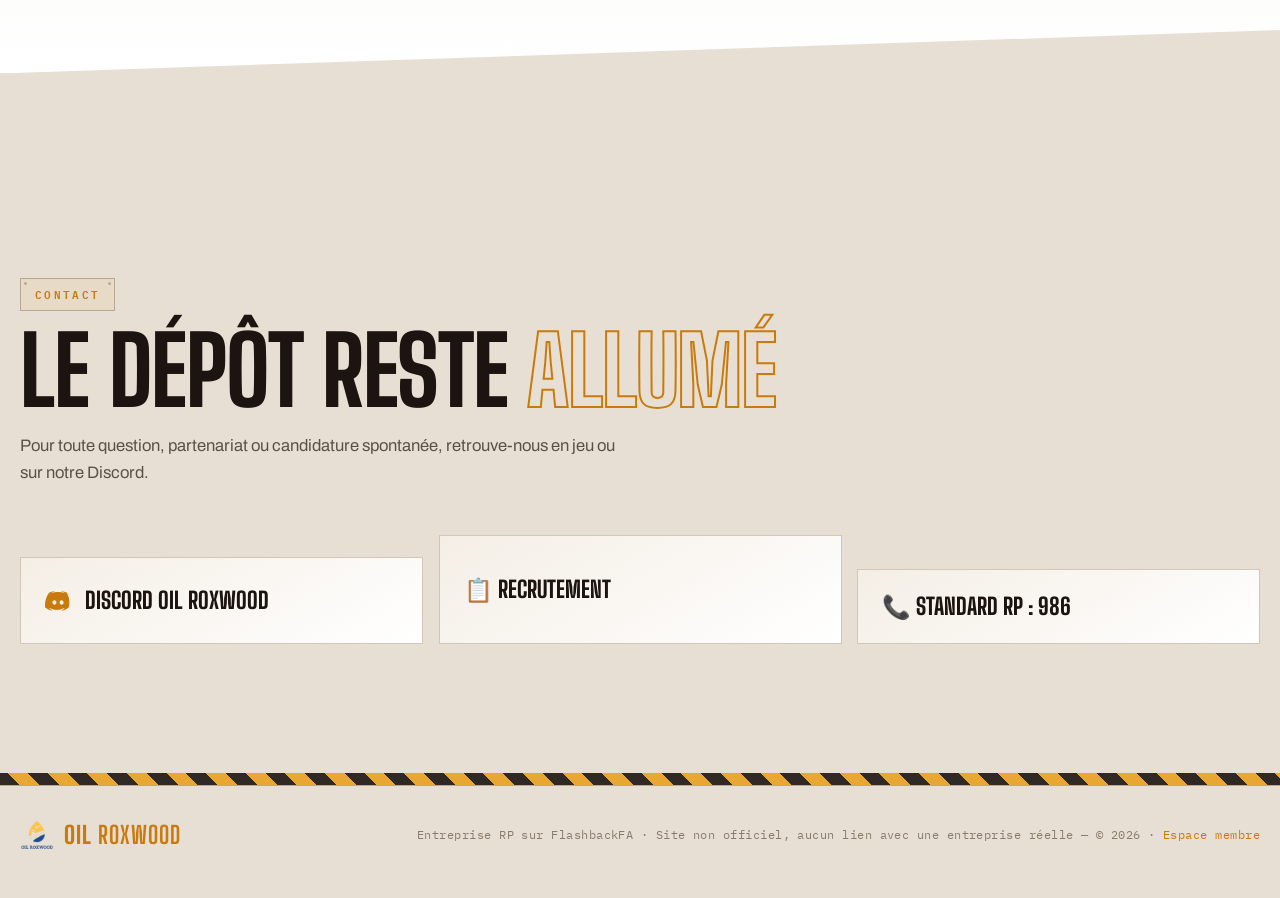
==== commit b83957da: "1" ====
--- a/index.html
+++ b/index.html
@@ -23,6 +23,7 @@
 <meta property="og:image:height" content="630">
 <meta name="twitter:card" content="summary_large_image">
 <meta name="theme-color" content="#e8a020">
+<link rel="canonical" href="https://poulpizar01.github.io/Oil-Roxwood/">
 <link rel="icon" type="image/png" href="assets/favicon.png">
 <link rel="apple-touch-icon" href="assets/apple-touch-icon.png">
 <link rel="manifest" href="manifest.webmanifest">
@@ -40,18 +41,38 @@
 </script>
 <link rel="preconnect" href="https://fonts.googleapis.com">
 <link rel="preconnect" href="https://fonts.gstatic.com" crossorigin>
-<link href="https://fonts.googleapis.com/css2?family=Big+Shoulders+Display:wght@600;700;800;900&family=Archivo:wght@400;500;600;700&family=IBM+Plex+Mono:wght@400;500;600;700&display=swap" rel="stylesheet">
+<!-- Les polices ne bloquent plus l'affichage. Elles arrivaient en feuille de
+     style classique : le navigateur attendait Google avant de peindre quoi que
+     ce soit — une page blanche de plusieurs centaines de millisecondes en 4G,
+     et une page blanche TOUT COURT si Google est injoignable. On les charge
+     maintenant de côté ; les piles de repli de roxwood-core.css (Oswald,
+     Arial Narrow, Impact…) tiennent l'affiche en attendant, et display=swap
+     fait la bascule sans à-coup. -->
+<link rel="preload" as="style" href="https://fonts.googleapis.com/css2?family=Big+Shoulders+Display:wght@600;700;800;900&family=Archivo:wght@400;500;600;700&family=IBM+Plex+Mono:wght@400;500;600;700&display=swap">
+<link rel="stylesheet" href="https://fonts.googleapis.com/css2?family=Big+Shoulders+Display:wght@600;700;800;900&family=Archivo:wght@400;500;600;700&family=IBM+Plex+Mono:wght@400;500;600;700&display=swap" media="print" onload="this.media='all';this.onload=null">
+<noscript><link rel="stylesheet" href="https://fonts.googleapis.com/css2?family=Big+Shoulders+Display:wght@600;700;800;900&family=Archivo:wght@400;500;600;700&family=IBM+Plex+Mono:wght@400;500;600;700&display=swap"></noscript>
 <link rel="stylesheet" href="assets/roxwood-core.css">
 <link rel="stylesheet" href="assets/roxwood-site.css">
+<script type="application/ld+json">
+{"@context":"https://schema.org","@type":"Organization",
+ "name":"Oil Roxwood",
+ "url":"https://poulpizar01.github.io/Oil-Roxwood/",
+ "logo":"https://poulpizar01.github.io/Oil-Roxwood/assets/logo.png",
+ "description":"Collecte, transport et revente de pétrole sur Roxwood County — serveur RP FlashbackFA.",
+ "areaServed":"Roxwood County",
+ "sameAs":["https://discord.com/invite/99AuEX3Kpz"],
+ "contactPoint":{"@type":"ContactPoint","telephone":"986","contactType":"Commandes","areaServed":"Roxwood County"}}
+</script>
 </head>
 <body>
+<a class="evitement" href="#accueil">Aller au contenu</a>
 
 <div id="pipeline"></div>
 <span class="cartouche" aria-hidden="true">Oil Roxwood · Roxwood County · Est. 2026</span>
 
 <nav class="barre">
   <a class="logo" href="#accueil">
-    <img src="assets/logo.png" alt="Logo Oil Roxwood" width="34" height="34">
+    <img src="assets/logo.png" alt="Logo Oil Roxwood" width="34" height="34" decoding="async" fetchpriority="high">
     <span>OIL <b>ROXWOOD</b></span>
   </a>
   <button class="burger" aria-expanded="false" aria-label="Ouvrir le menu">☰</button>
@@ -456,7 +477,7 @@
 <footer>
   <div class="wrap pied">
     <a class="logo" href="#accueil">
-      <img src="assets/logo.png" alt="" width="30" height="30">
+      <img src="assets/logo.png" alt="" width="30" height="30" loading="lazy" decoding="async">
       <span>OIL <b>ROXWOOD</b></span>
     </a>
     <p>Entreprise RP sur FlashbackFA · Site non officiel, aucun lien avec une entreprise réelle — © 2026 · <a href="admin.html">Espace membre</a></p>
--- a/assets/roxwood-site.css
+++ b/assets/roxwood-site.css
@@ -341,6 +341,7 @@
   header#accueil h1{margin-left:0}
   .hero-sub{max-width:100%}
   .hero-grid{padding:96px 0 clamp(130px,20vh,180px)}
+  #accueil.a-neuf .hero-grid{padding-bottom:clamp(58px,9vh,96px)}
   .hero-stats{margin-top:-20px}
   .defile span,.marquee-track{font-size:16px}
   .step .num{font-size:64px}
@@ -366,63 +367,104 @@
 /* ============================================================
    NOUVEAUTÉS DANS LE HERO
 
-   Ce qui vient de sortir doit se voir sans descendre : c'est la
-   premiere chose qu'un client cherche. On reste discret pour ne pas
-   concurrencer le titre — une ligne de plaques sombres, la photo en
-   vignette, le prix en ambre. Le detail est plus bas, dans #produits.
+   Ce qui vient de sortir doit se voir sans descendre, et se voir
+   VRAIMENT : la premiere version etait trop sage — de petites plaques
+   sombres posees sur le sol noir de l'illustration, qu'on ne
+   distinguait pas du decor. On assume maintenant : bord ambre, vignette
+   large, pastille « NOUVEAU », et une plaque assez opaque pour se
+   detacher de la raffinerie derriere.
    ============================================================ */
-.hero-neuf{margin-top:clamp(26px,3.4vw,40px);position:relative;z-index:3;max-width:min(760px,92%)}
+.hero-neuf{margin-top:clamp(24px,3vw,34px);position:relative;z-index:4;max-width:min(860px,94%)}
+/* Posee par le script quand le bandeau existe. Le hero est ancre en bas et
+   reserve de larges marges pour la silhouette de la raffinerie : en ajoutant
+   le bandeau, le bas du bloc passait sous la ligne de flottaison. On reprend
+   la place en haut ET en bas, uniquement dans ce cas. */
+#accueil.a-neuf .hero-grid{padding-top:clamp(58px,7vh,86px);padding-bottom:clamp(64px,9vh,104px)}
+#accueil.a-neuf .hero-neuf{margin-top:clamp(16px,2vw,24px)}
 .hero-neuf-tag{
-  display:inline-block;font-family:var(--mono,ui-monospace,monospace);
-  font-size:10.5px;letter-spacing:.24em;text-transform:uppercase;
-  color:var(--ambre);border:1px solid var(--ambre);
-  background:color-mix(in srgb, var(--plaque) 82%, transparent);
-  padding:5px 11px;margin-bottom:12px;
-}
-.hero-neuf-liste{display:flex;flex-wrap:wrap;gap:10px}
-/* La plaque doit rester lisible par-dessus la silhouette de la raffinerie,
-   de jour comme de nuit — d'ou une couleur de theme et non une teinte figee.
-   La premiere version etait un aplat sombre : superbe la nuit, une tache
-   noire en plein jour. */
+  display:inline-flex;align-items:center;gap:9px;
+  font-family:var(--mono,ui-monospace,monospace);
+  font-size:11.5px;letter-spacing:.22em;text-transform:uppercase;font-weight:600;
+  color:#120C05;background:var(--ambre);
+  padding:7px 14px;margin-bottom:14px;
+  box-shadow:0 6px 18px rgba(0,0,0,.35);
+}
+.hero-neuf-tag::before{
+  content:"";width:8px;height:8px;border-radius:50%;background:#120C05;
+  animation:neufPouls 2.2s ease-in-out infinite;
+}
+@keyframes neufPouls{0%,100%{opacity:1;transform:scale(1)} 50%{opacity:.35;transform:scale(.72)}}
+
+.hero-neuf-liste{display:flex;flex-wrap:wrap;gap:12px}
 .hero-neuf-item{
-  display:flex;align-items:center;gap:11px;text-decoration:none;
-  padding:8px 15px 8px 8px;min-width:0;
-  background:color-mix(in srgb, var(--plaque) 88%, transparent);
+  position:relative;display:flex;align-items:center;gap:14px;text-decoration:none;
+  padding:11px 20px 11px 11px;min-width:0;
+  background:color-mix(in srgb, var(--plaque) 96%, transparent);
   border:1px solid var(--trait-fort,#B9A88F);
-  box-shadow:0 6px 18px rgba(0,0,0,.16);
-  backdrop-filter:blur(6px);
+  border-left:4px solid var(--ambre);
+  box-shadow:0 10px 30px rgba(0,0,0,.34);
   transition:border-color .25s var(--ease,ease),transform .25s var(--ease,ease),box-shadow .25s;
 }
 .hero-neuf-item:hover{
-  border-color:var(--ambre); transform:translateY(-2px);
-  box-shadow:0 10px 26px rgba(0,0,0,.24);
+  border-color:var(--ambre); transform:translateY(-3px);
+  box-shadow:0 16px 40px rgba(0,0,0,.44);
 }
 @supports not (background:color-mix(in srgb,red 50%,transparent)){
   .hero-neuf-item{background:var(--plaque)}
 }
+.hero-neuf-item::after{
+  content:"NOUVEAU";position:absolute;top:-9px;left:14px;
+  font-family:var(--mono,ui-monospace,monospace);font-size:9px;font-weight:700;
+  letter-spacing:.18em;color:#120C05;background:var(--ambre);padding:2px 7px;
+}
 .hero-neuf-vign{
-  width:42px;height:42px;flex:none;object-fit:cover;display:block;
+  width:62px;height:62px;flex:none;object-fit:cover;display:block;
   background:var(--plaque-2);border:1px solid var(--trait);
 }
 .hero-neuf-vide{
-  width:42px;height:42px;flex:none;display:flex;align-items:center;justify-content:center;
+  width:62px;height:62px;flex:none;display:flex;align-items:center;justify-content:center;
   background:var(--plaque-2);border:1px solid var(--trait);
-  font-size:17px;opacity:.7;
-}
-.hero-neuf-txt{display:flex;flex-direction:column;gap:3px;min-width:0}
+  font-size:25px;opacity:.75;
+}
+.hero-neuf-txt{display:flex;flex-direction:column;gap:5px;min-width:0;padding-top:3px}
 .hero-neuf-nom{
-  color:var(--vapeur,#F3EADF);font-size:13.5px;font-weight:600;line-height:1.2;
-  white-space:nowrap;overflow:hidden;text-overflow:ellipsis;max-width:26ch;
+  color:var(--vapeur,#F3EADF);font-size:16px;font-weight:700;line-height:1.15;
+  white-space:nowrap;overflow:hidden;text-overflow:ellipsis;max-width:24ch;
 }
 .hero-neuf-prix{
-  font-family:var(--mono,ui-monospace,monospace);font-size:11.5px;
+  font-family:var(--mono,ui-monospace,monospace);font-size:13.5px;font-weight:600;
   color:var(--ambre);letter-spacing:.03em;white-space:nowrap;
 }
 
 @media (max-width:760px){
   .hero-neuf{max-width:100%}
-  .hero-neuf-liste{flex-wrap:nowrap;overflow-x:auto;padding-bottom:6px;
+  .hero-neuf-liste{flex-wrap:nowrap;overflow-x:auto;padding:10px 0 8px;
     scrollbar-width:none;-webkit-overflow-scrolling:touch}
   .hero-neuf-liste::-webkit-scrollbar{display:none}
   .hero-neuf-item{flex:0 0 auto}
-}
+  .hero-neuf-vign,.hero-neuf-vide{width:52px;height:52px}
+  .hero-neuf-nom{font-size:14.5px}
+}
+
+
+/* ============================================================
+   ACCESSIBILITÉ — quelques manques releves a l'audit du 9/09
+
+   · Lien d'evitement : au clavier, il fallait traverser les neuf
+     entrees du menu avant d'atteindre la page. Il n'apparait qu'au
+     focus, donc invisible a la souris.
+   · Cibles tactiles : six liens faisaient moins de 32 px de haut sur
+     telephone. On ne change pas leur dessin, on elargit la zone.
+   ============================================================ */
+.evitement{
+  position:absolute;left:-9999px;top:0;z-index:999;
+  background:var(--ambre);color:#120C05;padding:12px 20px;
+  font-family:var(--mono,ui-monospace,monospace);font-size:13px;font-weight:700;
+  letter-spacing:.12em;text-transform:uppercase;text-decoration:none;
+}
+.evitement:focus{left:12px;top:12px}
+
+@media (max-width:760px){
+  .nav-links a,.contact-chip,footer .pied a{min-height:34px;display:inline-flex;align-items:center}
+  .ruban .defile,.tag,.sec-kicker{font-size:11px}
+}
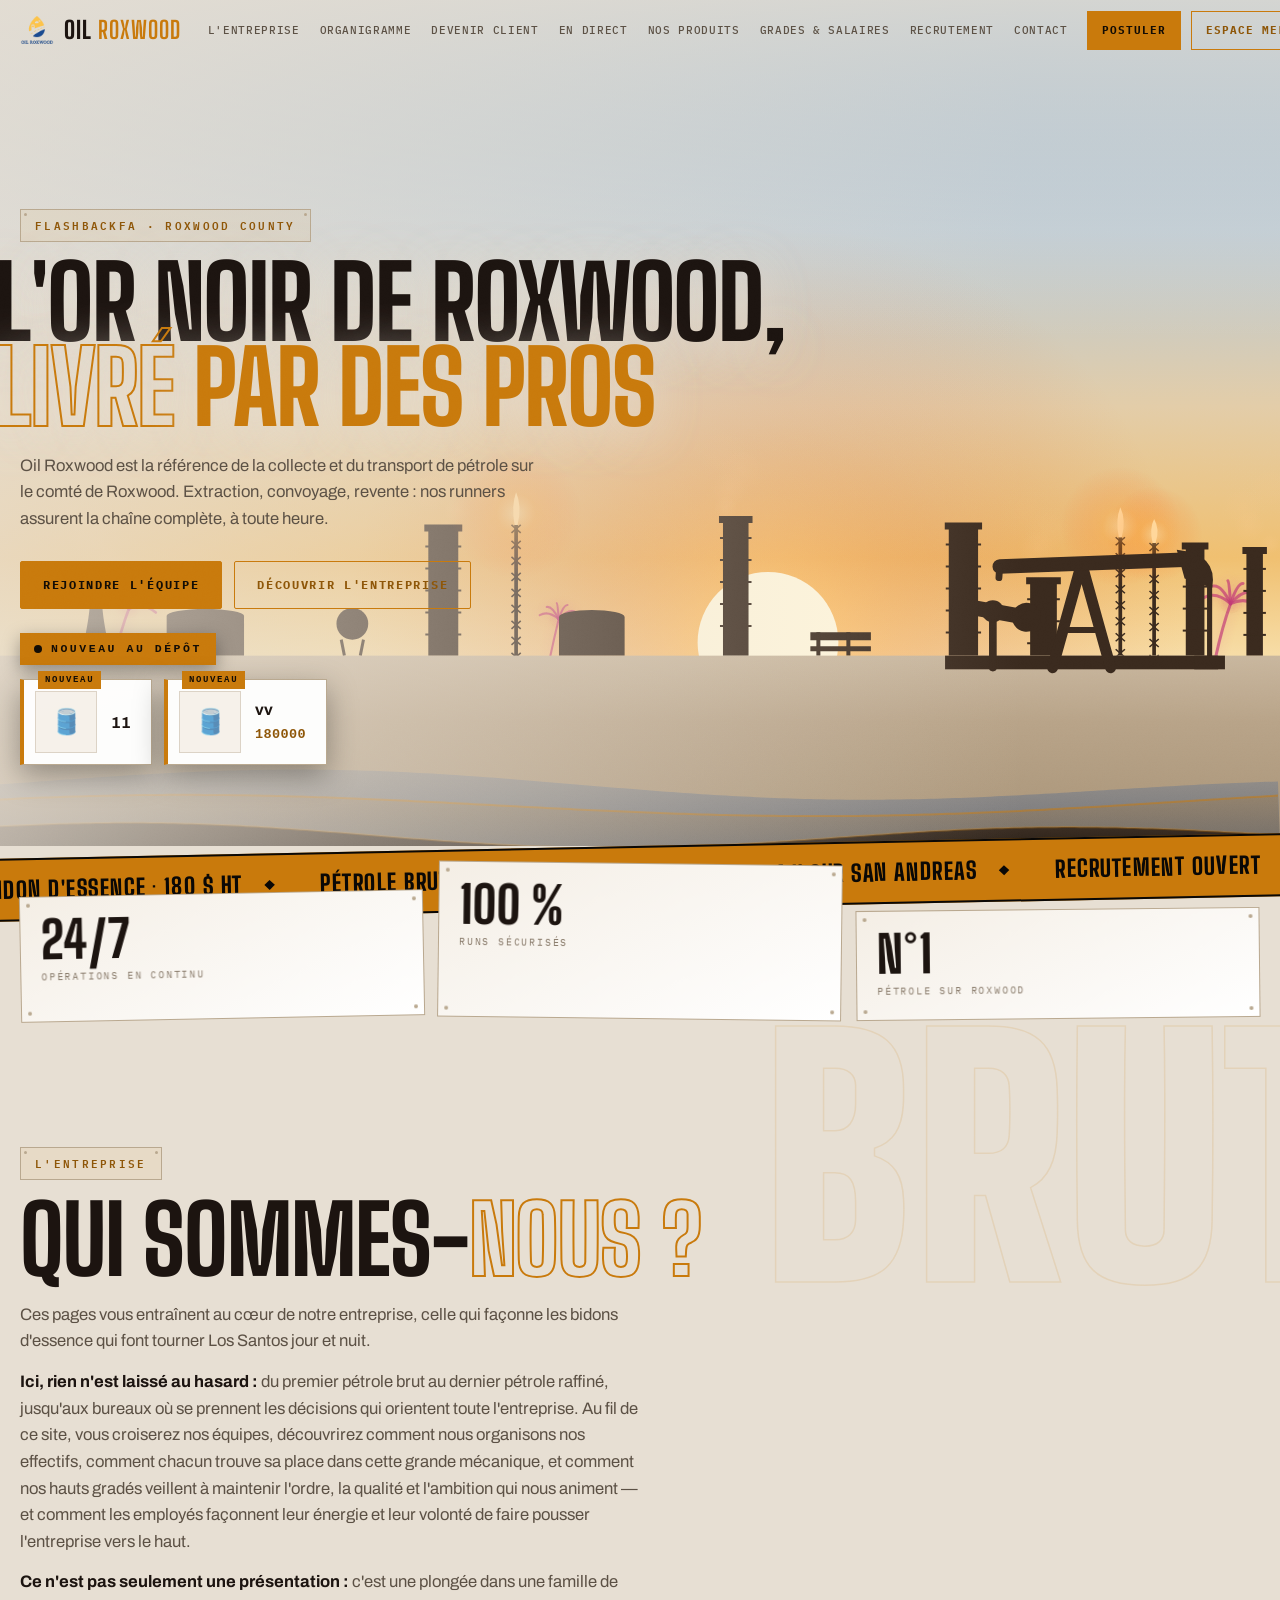
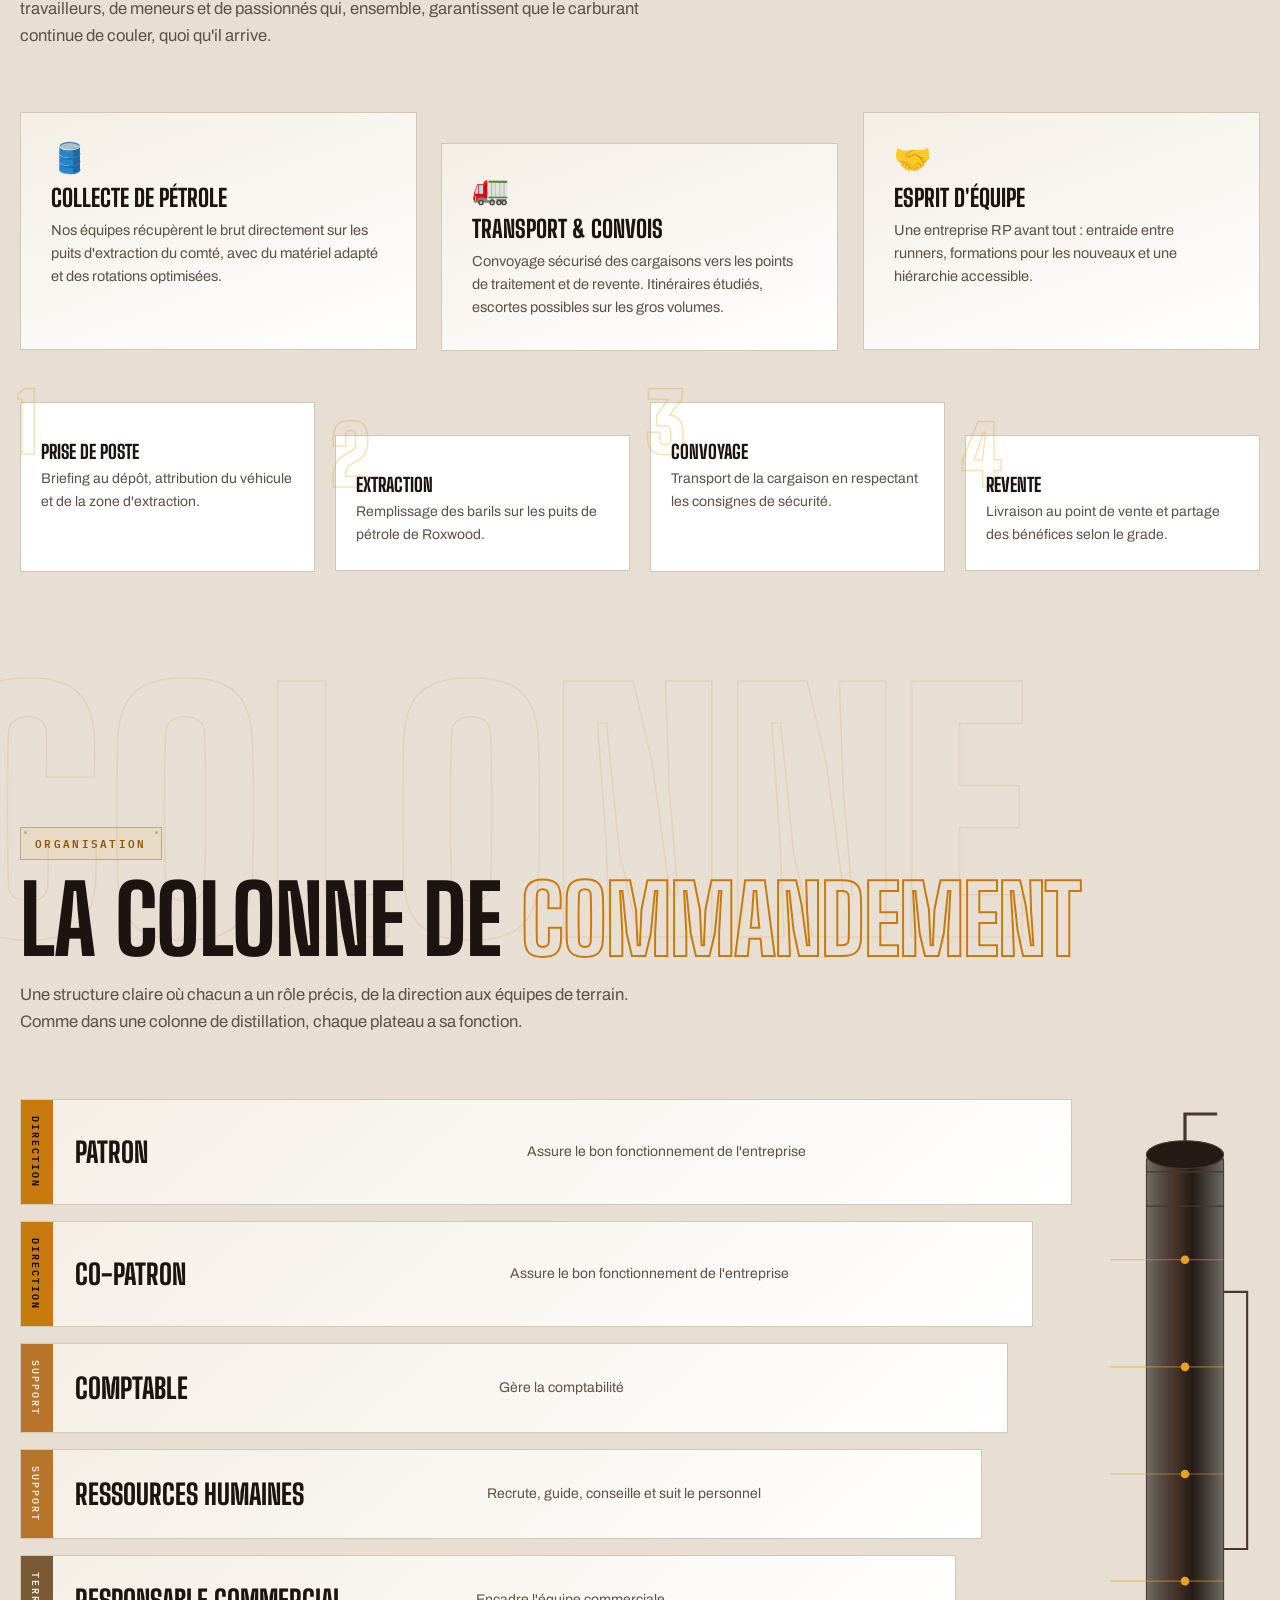
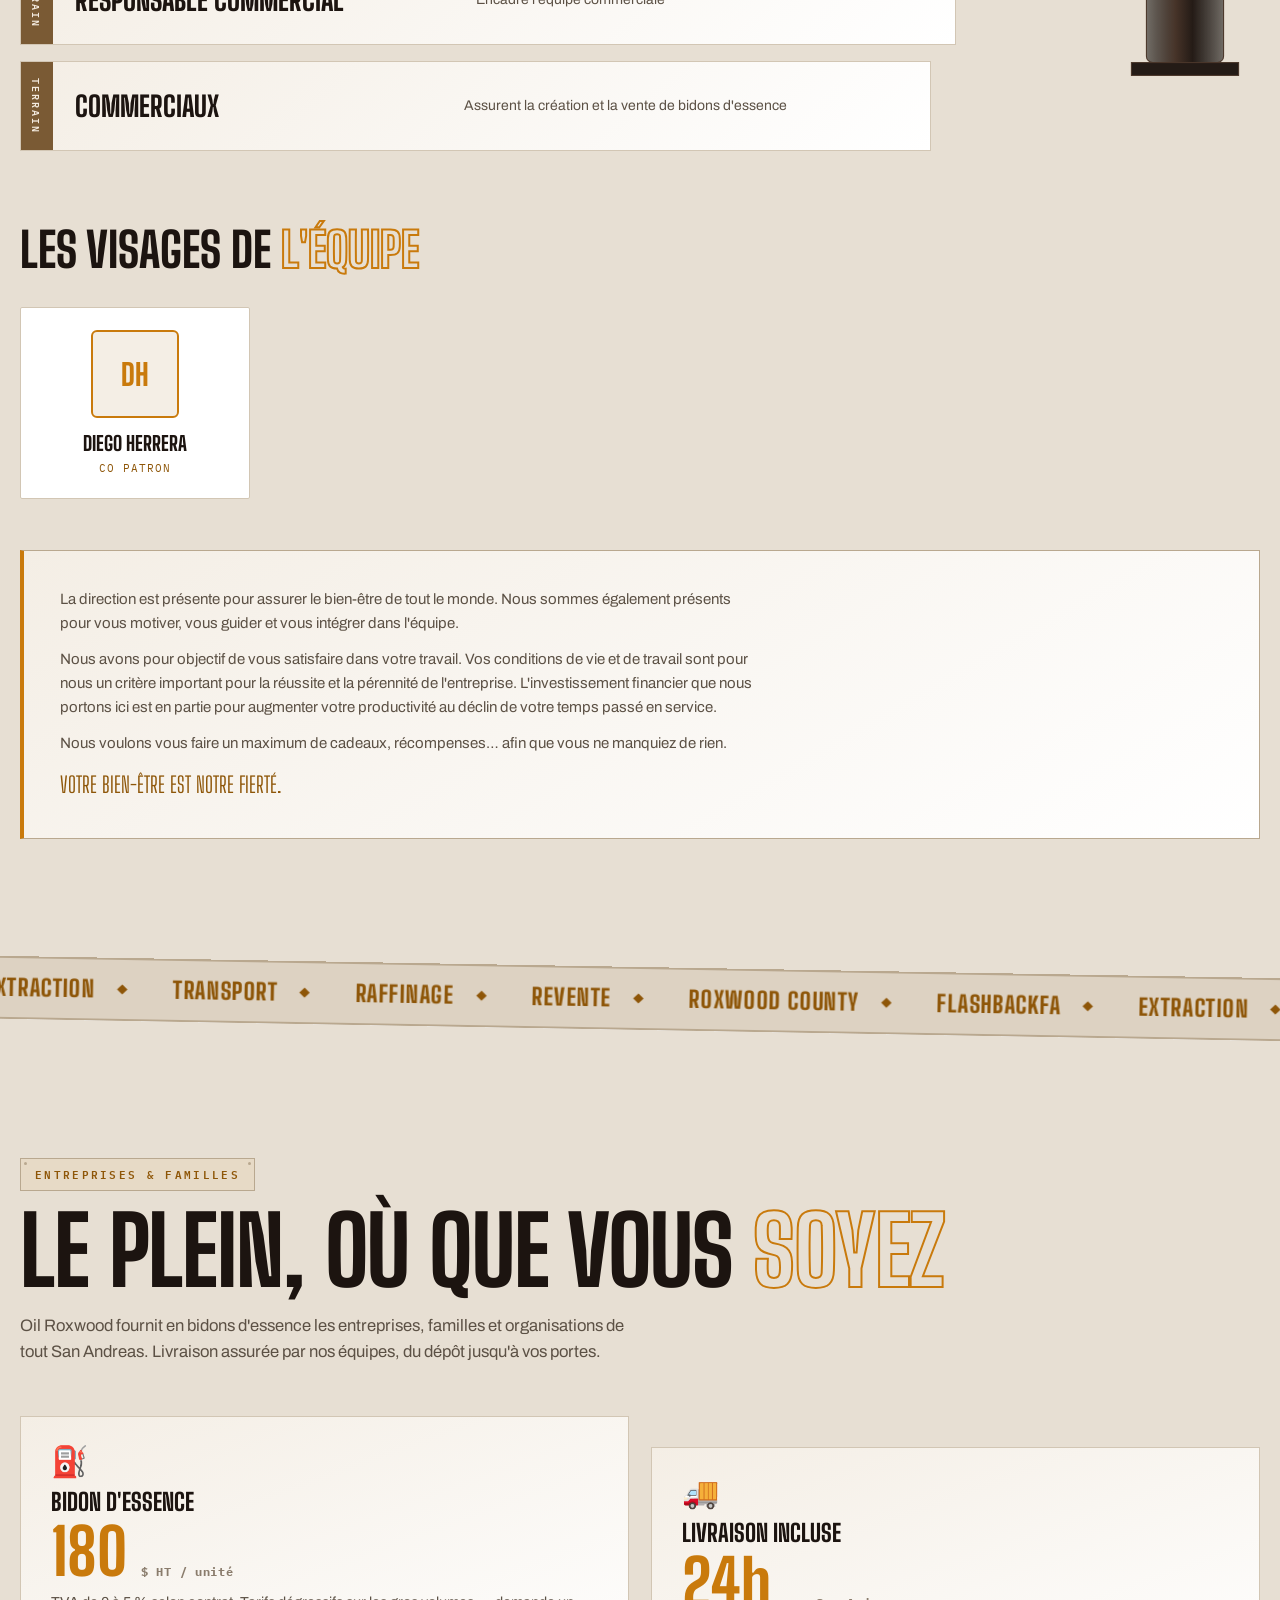
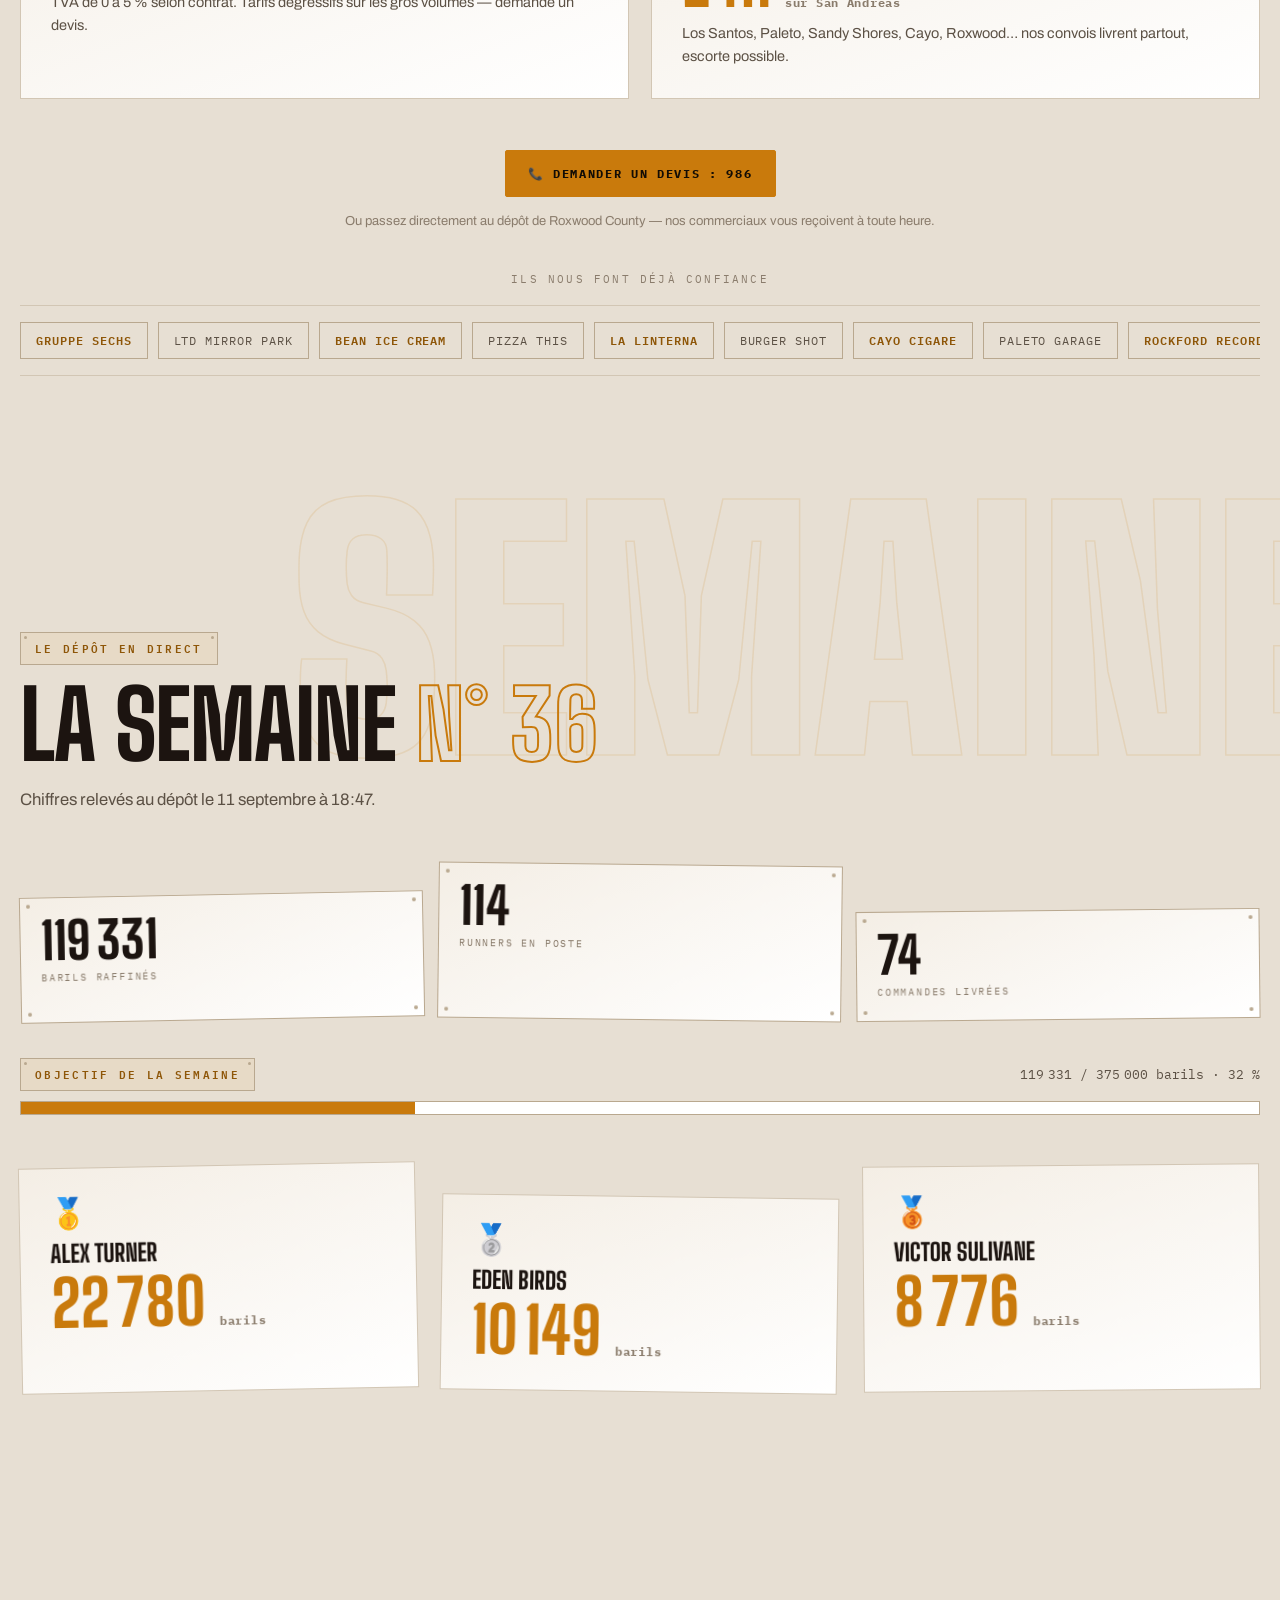
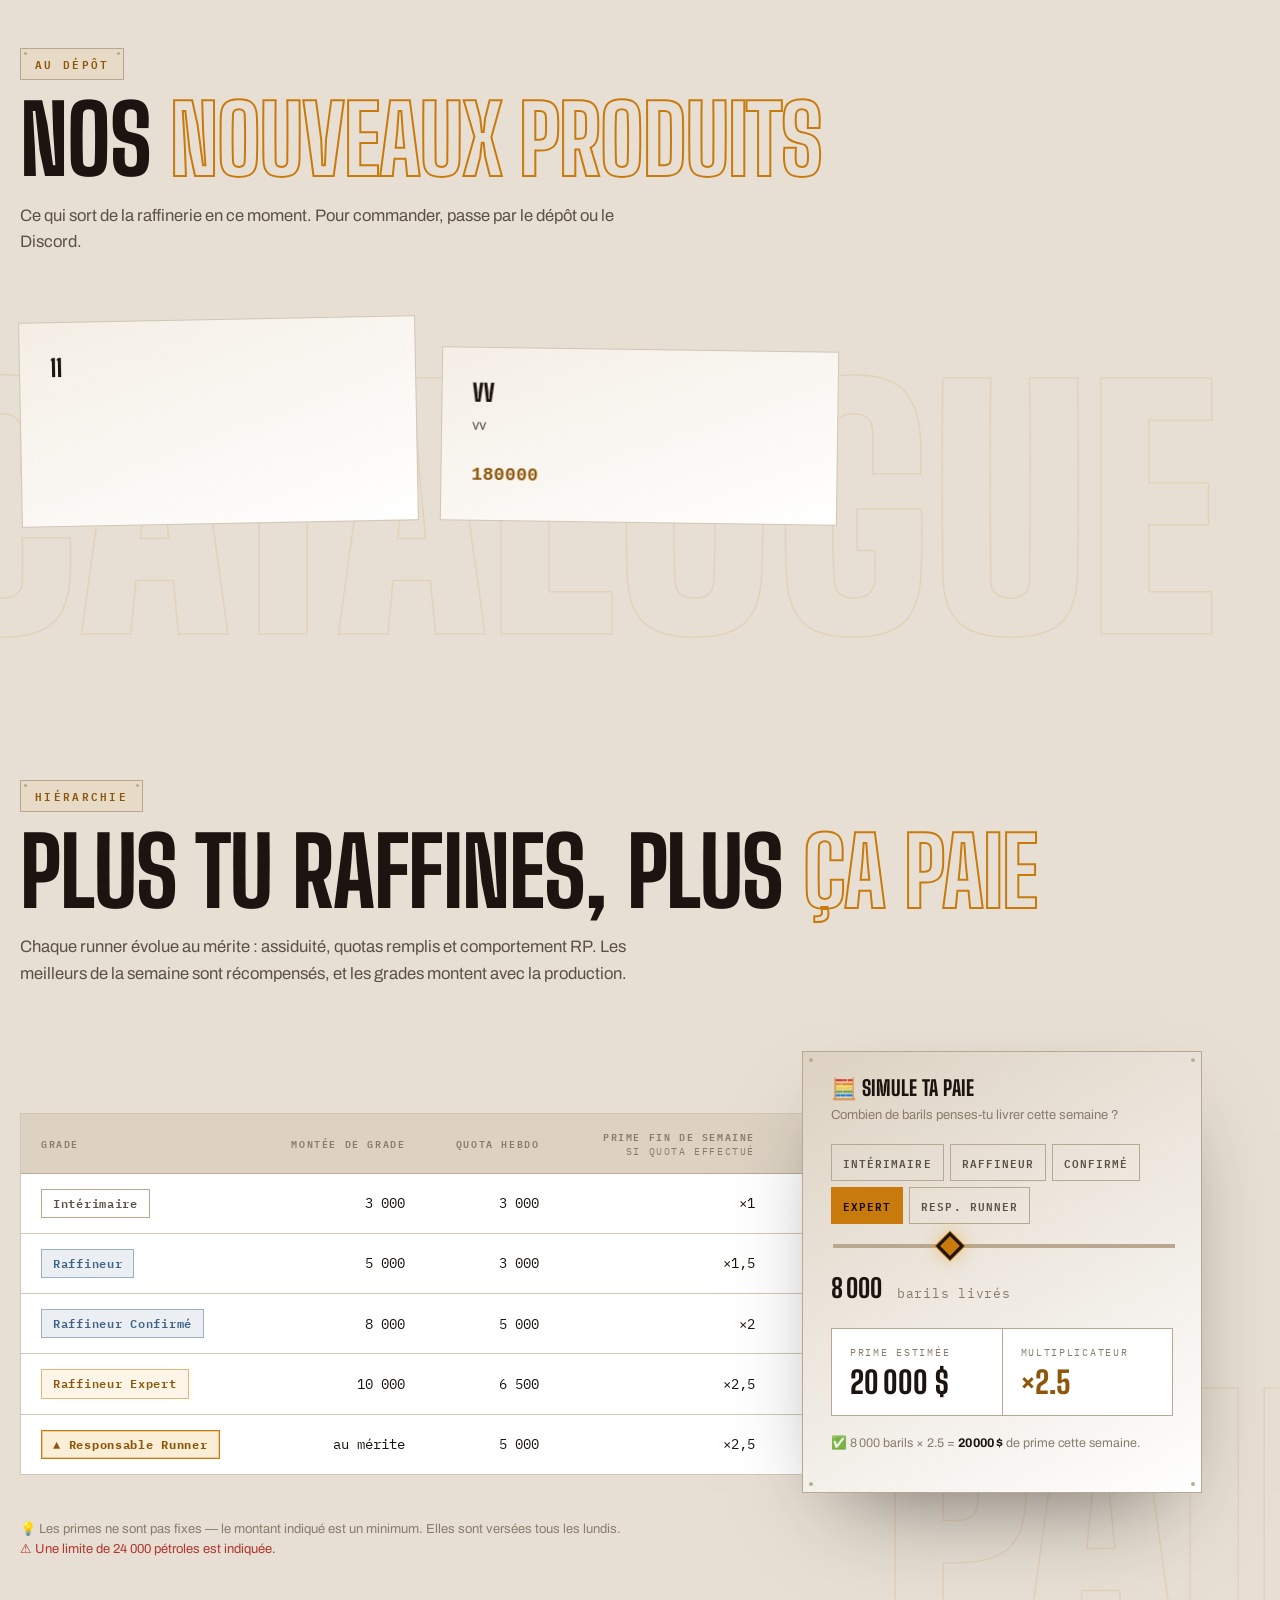
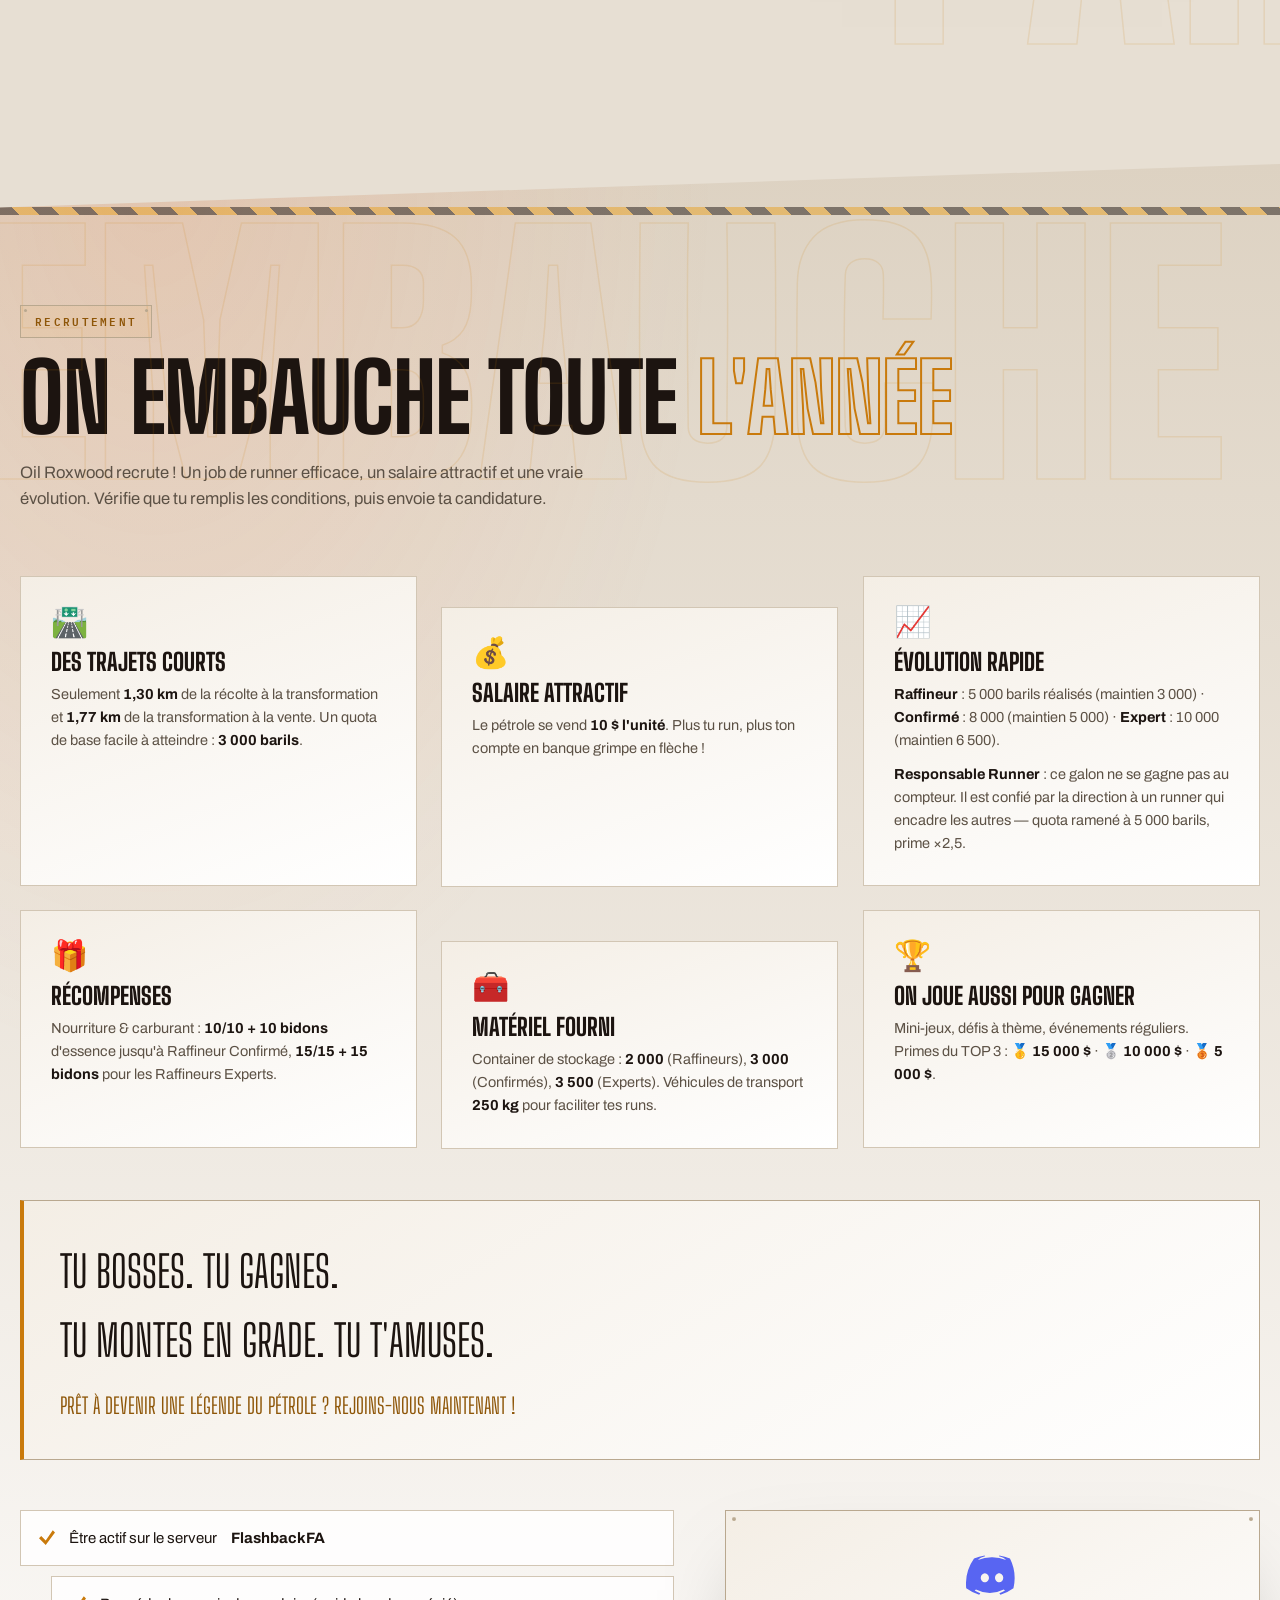
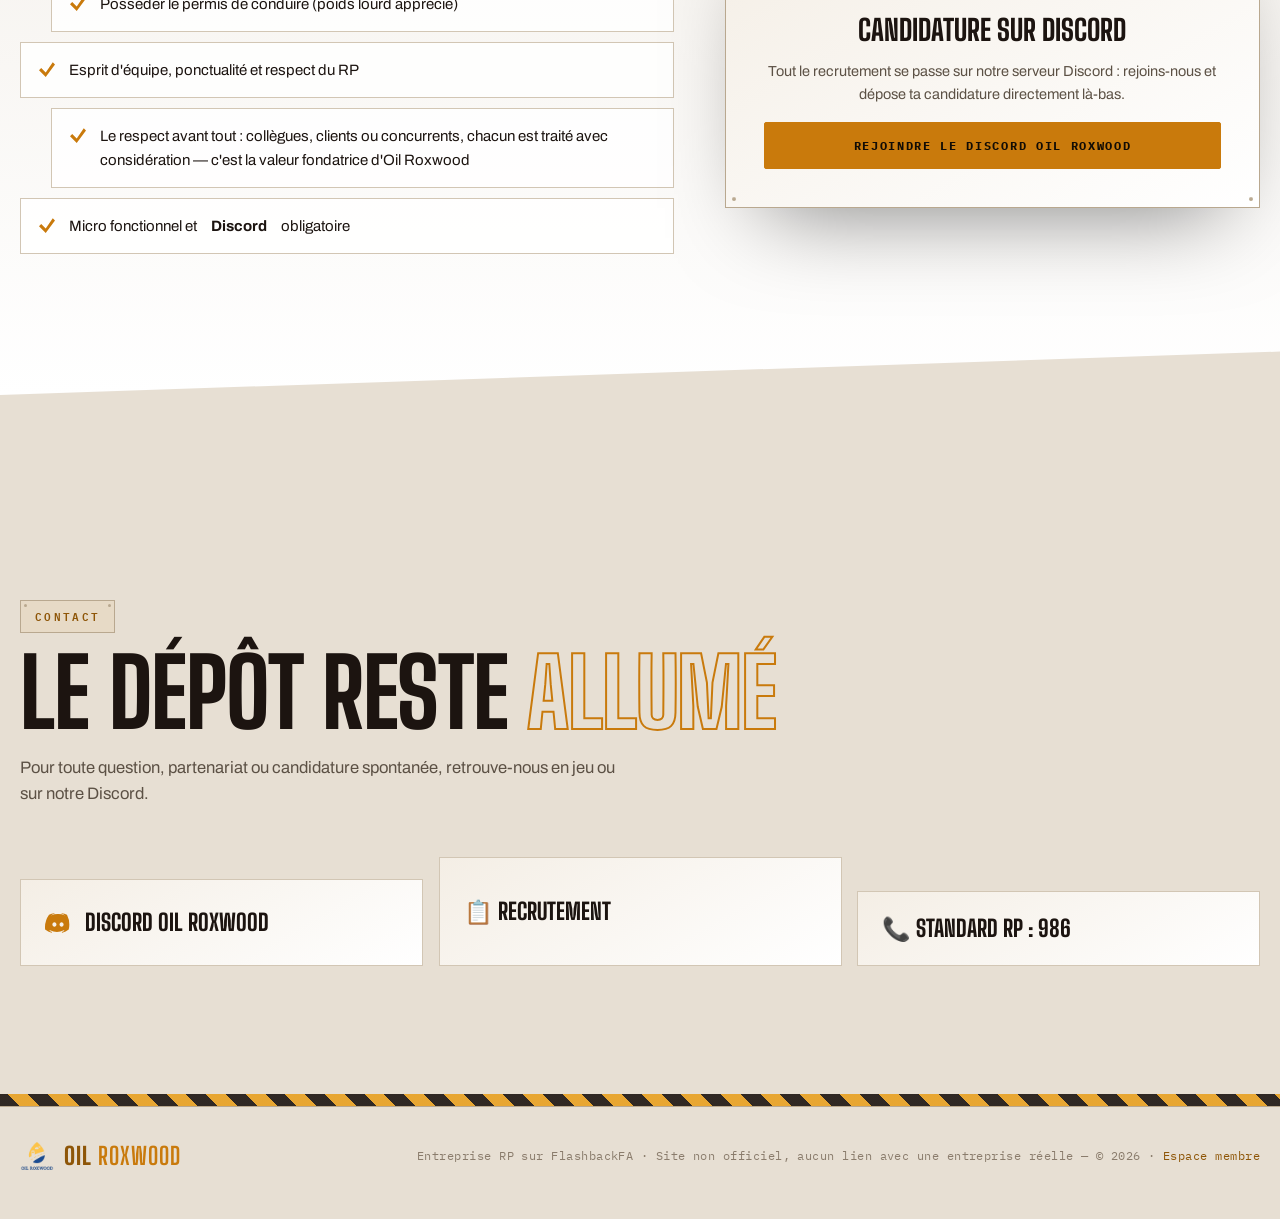
==== commit e1cb61c8: "Met a jour les adresses en dur suite au transfert vers Shop-Entreprise-FBFA Le depot a change de pro" ====
--- a/index.html
+++ b/index.html
@@ -17,13 +17,13 @@
 <meta property="og:site_name" content="Oil Roxwood">
 <meta property="og:title" content="⛽ OIL ROXWOOD — Compagnie Pétrolière">
 <meta property="og:description" content="Collecte & transport de pétrole sur Roxwood County 🛢️ Recrutement ouvert · Devis au 986 · Simulateur de paie en ligne — Serveur FlashbackFA">
-<meta property="og:url"   content="https://poulpizar01.github.io/Oil-Roxwood/">
-<meta property="og:image" content="https://poulpizar01.github.io/Oil-Roxwood/assets/banner-og-v3.jpg">
+<meta property="og:url"   content="https://Shop-Entreprise-FBFA.github.io/Oil-Roxwood/">
+<meta property="og:image" content="https://Shop-Entreprise-FBFA.github.io/Oil-Roxwood/assets/banner-og-v3.jpg">
 <meta property="og:image:width" content="1200">
 <meta property="og:image:height" content="630">
 <meta name="twitter:card" content="summary_large_image">
 <meta name="theme-color" content="#e8a020">
-<link rel="canonical" href="https://poulpizar01.github.io/Oil-Roxwood/">
+<link rel="canonical" href="https://Shop-Entreprise-FBFA.github.io/Oil-Roxwood/">
 <link rel="icon" type="image/png" href="assets/favicon.png">
 <link rel="apple-touch-icon" href="assets/apple-touch-icon.png">
 <link rel="manifest" href="manifest.webmanifest">
--- a/assets/roxwood-core.css
+++ b/assets/roxwood-core.css
@@ -31,6 +31,11 @@
   --flamme:#E0521A;
   --accent:#C97A0C;
   --accent-2:#A8620A;
+  /* --ambre sert aussi de FOND sous du texte sombre (boutons, rubans) : l'assombrir
+     réglerait le texte posé dessus mais casserait le contraste inverse (texte
+     sombre sur fond ambre, ~6:1 aujourd'hui, tomberait à ~3.3:1). D'où un jeton
+     séparé, uniquement pour de l'ambre écrit en texte sur le fond clair du jour. */
+  --ambre-texte:#8E5608;
 
   --ok:#2F7A55;
   --alerte:#B3352F;
@@ -76,11 +81,12 @@
   --ink:#F3EADF;
   --vapeur:#F3EADF;
   --fumee:#A2948A;
-  --cendre:#70645B;
+  --cendre:#897B70; /* éclairci pour tenir 4.5:1 sur --plaque (AA) — était #70645B, ~3.3:1 */
   --white:#16110E;
 
   --ambre:#E8A020;
   --ambre-clair:#F7C463;
+  --ambre-texte:#E8A020; /* déjà large­ment au-dessus du seuil AA de nuit — pas besoin d'assombrir */
   --flamme:#FF6A2B;
   --accent:#E8A020;
   --accent-2:#F7C463;
@@ -175,7 +181,7 @@
   border-block:2px solid #0A0806;
   transform:rotate(-1.15deg) scaleX(1.06);
 }
-.ruban.inverse{transform:rotate(1deg) scaleX(1.06);background:var(--acier);color:var(--ambre);border-color:var(--trait-fort)}
+.ruban.inverse{transform:rotate(1deg) scaleX(1.06);background:var(--acier);color:var(--ambre-texte);border-color:var(--trait-fort)}
 .defile{display:flex;width:max-content;animation:defile 34s linear infinite}
 .ruban.inverse .defile{animation-duration:44s;animation-direction:reverse}
 .defile > div{display:flex;align-items:center;padding:11px 0}
@@ -190,7 +196,7 @@
 .tag{
   display:inline-flex;align-items:center;gap:9px;position:relative;
   font-family:var(--f-mono);font-size:10.5px;font-weight:600;letter-spacing:.22em;
-  text-transform:uppercase;color:var(--ambre);
+  text-transform:uppercase;color:var(--ambre-texte);
   border:1px solid var(--trait-fort);background:rgba(232,160,32,.07);padding:7px 14px;
 }
 .tag::before,.tag::after{content:"";position:absolute;width:3px;height:3px;background:var(--trait-fort);border-radius:50%;top:3px}
@@ -211,7 +217,7 @@
   font-family:var(--f-mono);font-size:12px;font-weight:700;letter-spacing:.14em;
   text-transform:uppercase;text-decoration:none;cursor:pointer;
   padding:13px 22px;border-radius:var(--radius);
-  border:1px solid var(--ambre);color:var(--ambre);background:transparent;
+  border:1px solid var(--ambre);color:var(--ambre-texte);background:transparent;
   position:relative;overflow:hidden;
   transition:color .3s var(--ease),border-color .3s,transform .18s var(--ease),box-shadow .25s;
 }
--- a/assets/roxwood-site.css
+++ b/assets/roxwood-site.css
@@ -54,7 +54,7 @@
 }
 .nav-cta::after,.nav-membre::after{display:none}
 .nav-links > a.nav-cta{background:var(--ambre);color:#120C05}
-.nav-links > a.nav-membre{color:var(--ambre)}
+.nav-links > a.nav-membre{color:var(--ambre-texte)}
 .nav-membre:hover{background:rgba(232,160,32,.12)}
 .theme-btn{background:none;border:1px solid var(--trait-fort);color:var(--ink);padding:8px 10px;margin-left:8px;font-size:14px;line-height:1;border-radius:var(--radius)}
 .theme-btn:hover{border-color:var(--ambre)}
@@ -177,7 +177,7 @@
 .equipe-carte h4{font-family:var(--f-display);font-size:20px;font-weight:800;text-transform:uppercase;line-height:1.05}
 .equipe-carte .role{
   font-family:var(--f-mono);font-size:11px;letter-spacing:.09em;text-transform:uppercase;
-  color:var(--ambre);margin-top:6px;
+  color:var(--ambre-texte);margin-top:6px;
 }
 .equipe-carte .mot{color:var(--fumee);font-size:13.5px;line-height:1.55;margin-top:11px}
 /* Sur téléphone, une seule colonne : ces cartes contiennent du texte suivi,
@@ -190,7 +190,7 @@
   display:flex;flex-direction:column;gap:12px;
 }
 .org-quote p{color:var(--fumee);font-size:15px;max-width:78ch}
-.org-quote p:last-child{color:var(--ambre);font-family:var(--f-display);font-size:22px;text-transform:uppercase}
+.org-quote p:last-child{color:var(--ambre-texte);font-family:var(--f-display);font-size:22px;text-transform:uppercase}
 
 /* offre + mur de clients */
 .offre{display:grid;grid-template-columns:1fr 1fr;gap:clamp(14px,2vw,22px);margin-top:clamp(34px,4vw,56px);position:relative;z-index:2}
@@ -203,7 +203,7 @@
   font-family:var(--f-mono);font-size:12px;letter-spacing:.08em;text-transform:uppercase;
   border:1px solid var(--trait-fort);padding:8px 15px;white-space:nowrap;color:var(--fumee);
 }
-.cli-chip b{color:var(--ambre);font-weight:600}
+.cli-chip b{color:var(--ambre-texte);font-weight:600}
 .confiance{text-align:center;color:var(--cendre);font-family:var(--f-mono);font-size:11px;letter-spacing:.2em;text-transform:uppercase;margin-bottom:16px;position:relative;z-index:2}
 
 /* grades : tableau + simulateur superposé */
@@ -227,9 +227,9 @@
 }
 .b-grey{color:var(--fumee);border-color:var(--trait-fort)}
 .b-blue{color:var(--attente);border-color:color-mix(in srgb,var(--attente) 45%,transparent);background:color-mix(in srgb,var(--attente) 10%,transparent)}
-.b-gold{color:var(--ambre);border-color:color-mix(in srgb,var(--ambre) 50%,transparent);background:rgba(232,160,32,.10)}
+.b-gold{color:var(--ambre-texte);border-color:color-mix(in srgb,var(--ambre) 50%,transparent);background:rgba(232,160,32,.10)}
 /* Responsable Runner : un galon, pas une marche du dégradé — plaque pleine. */
-.b-galon{color:var(--ambre);border-color:var(--ambre);background:rgba(232,160,32,.18);box-shadow:inset 0 0 0 1px color-mix(in srgb,var(--ambre) 30%,transparent);font-weight:700}
+.b-galon{color:var(--ambre-texte);border-color:var(--ambre);background:rgba(232,160,32,.18);box-shadow:inset 0 0 0 1px color-mix(in srgb,var(--ambre) 30%,transparent);font-weight:700}
 
 .simu{
   width:min(430px,100%);background:linear-gradient(150deg,var(--acier),var(--plaque));
@@ -260,7 +260,7 @@
 .simu-card{background:var(--plaque);padding:16px 18px;display:flex;flex-direction:column;gap:8px}
 .simu-card span{font-family:var(--f-mono);font-size:9.5px;letter-spacing:.18em;text-transform:uppercase;color:var(--cendre)}
 .simu-card strong{font-family:var(--f-display);font-size:clamp(24px,2.4vw,32px);font-weight:800;line-height:1;font-variant-numeric:tabular-nums;white-space:nowrap}
-.simu-card-total strong{color:var(--ambre)}
+.simu-card-total strong{color:var(--ambre-texte)}
 .simu-note{font-size:12.5px;color:var(--cendre);line-height:1.55;min-height:2.6em}
 .simu-note b{color:var(--ink)}
 
@@ -310,7 +310,7 @@
 footer{border-top:1px solid var(--trait-fort);padding:32px 0 46px;position:relative;z-index:2}
 .pied{display:flex;flex-wrap:wrap;gap:14px 26px;align-items:center;justify-content:space-between}
 .pied p{font-family:var(--f-mono);font-size:11.5px;color:var(--cendre);letter-spacing:.04em}
-.pied a{color:var(--ambre);text-decoration:none}
+.pied a{color:var(--ambre-texte);text-decoration:none}
 
 /* révélations */
 .rev{opacity:0;transform:translateY(26px);transition:opacity .8s var(--ease),transform .8s var(--ease)}
@@ -358,7 +358,7 @@
   border:1px solid var(--trait-fort);margin:0 0 clamp(14px,1.6vw,20px);
   background:var(--plaque);filter:saturate(.92) contrast(1.04)}
 .card .prod-prix{display:block;margin-top:auto;padding-top:14px;
-  font-family:var(--mono,ui-monospace,monospace);color:var(--ambre);
+  font-family:var(--mono,ui-monospace,monospace);color:var(--ambre-texte);
   font-size:clamp(15px,1.5vw,18px);letter-spacing:.02em}
 .card .prod-desc{color:var(--fumee);line-height:1.6}
 #prodGrille > .card{display:flex;flex-direction:column}
@@ -433,7 +433,7 @@
 }
 .hero-neuf-prix{
   font-family:var(--mono,ui-monospace,monospace);font-size:13.5px;font-weight:600;
-  color:var(--ambre);letter-spacing:.03em;white-space:nowrap;
+  color:var(--ambre-texte);letter-spacing:.03em;white-space:nowrap;
 }
 
 @media (max-width:760px){
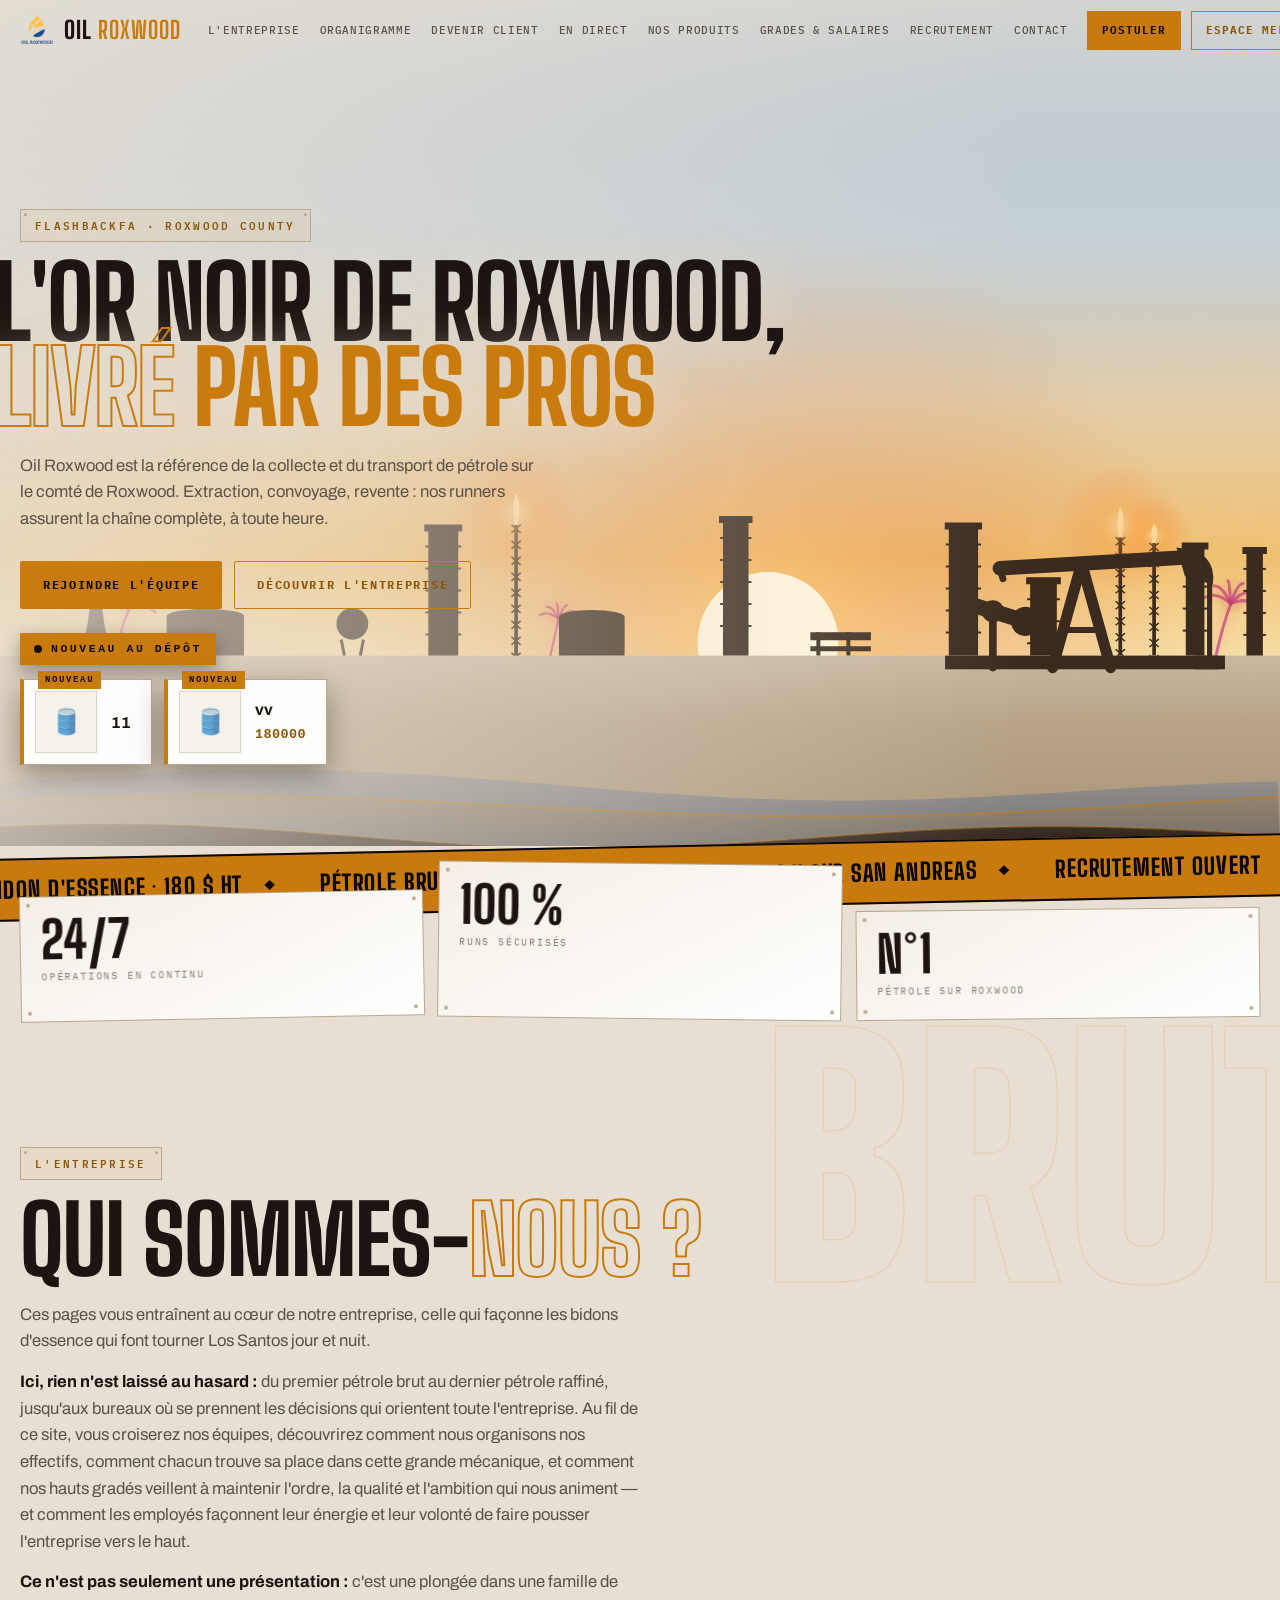
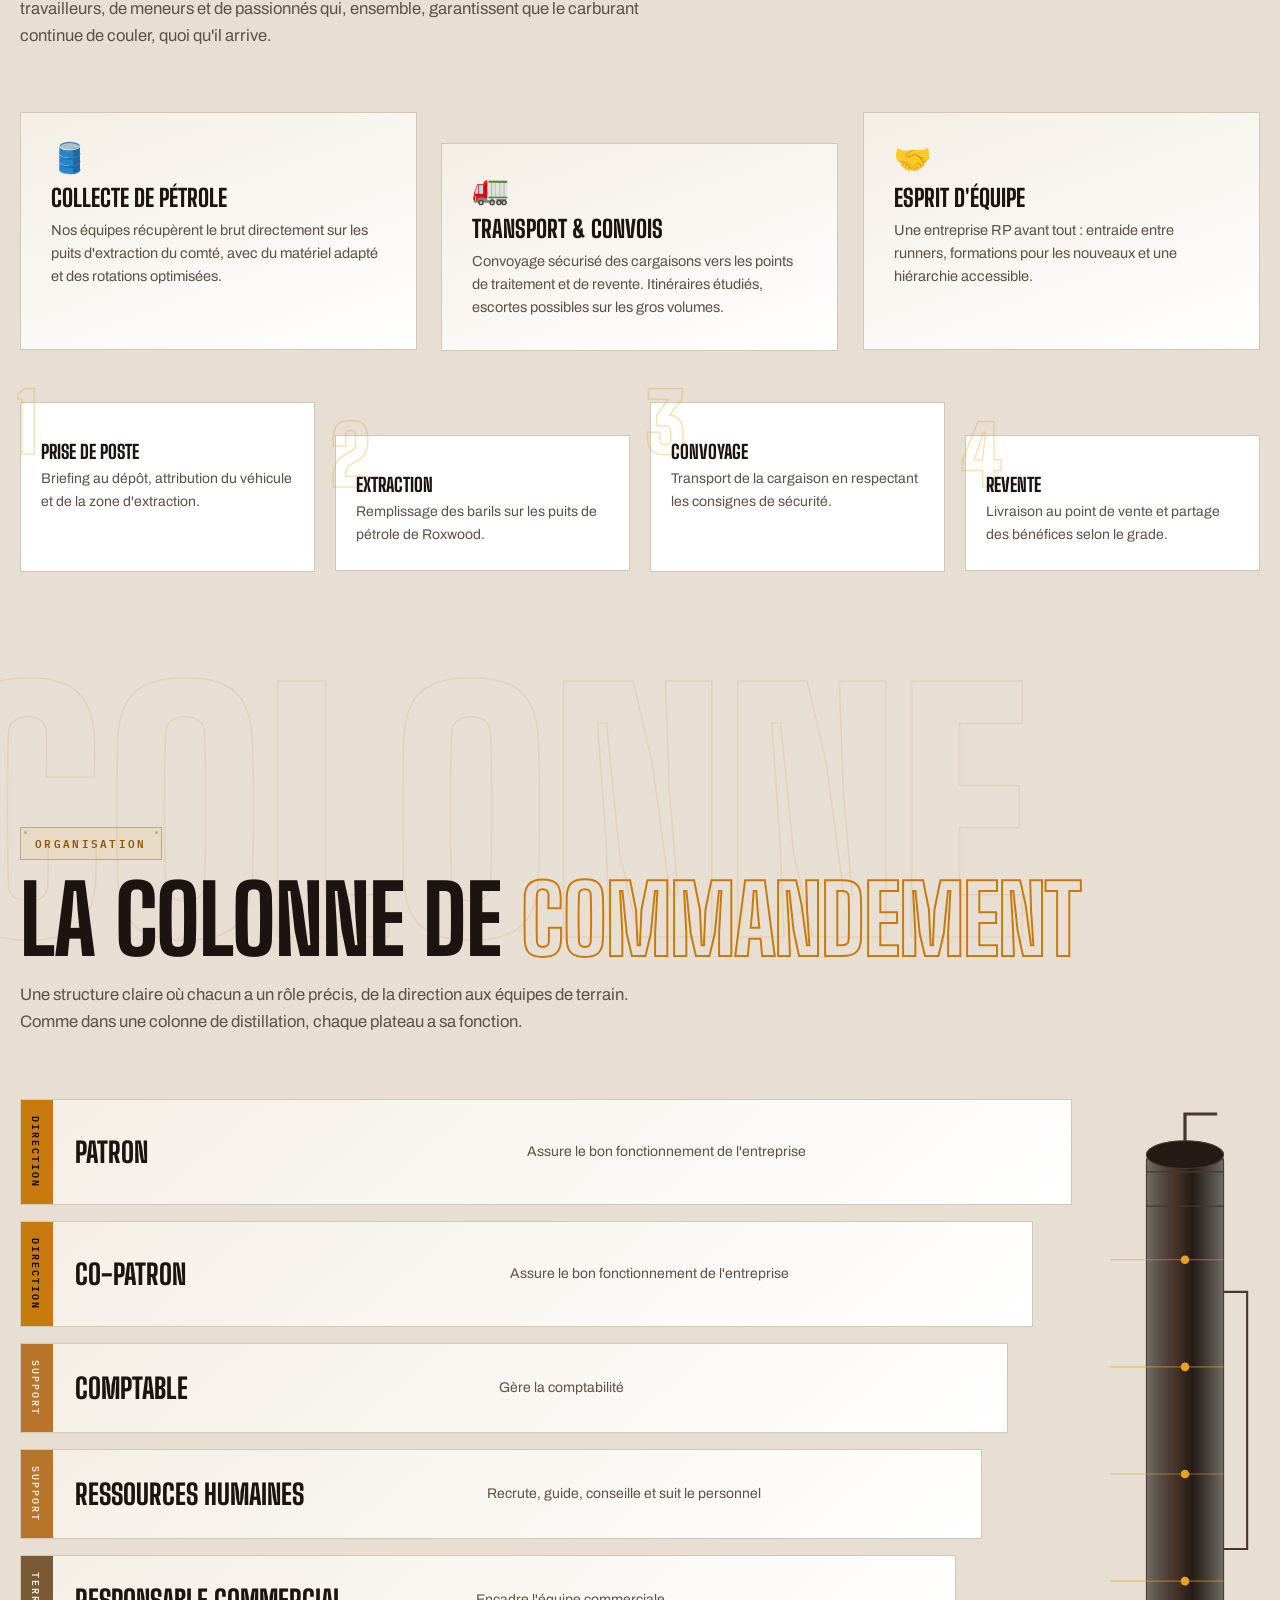
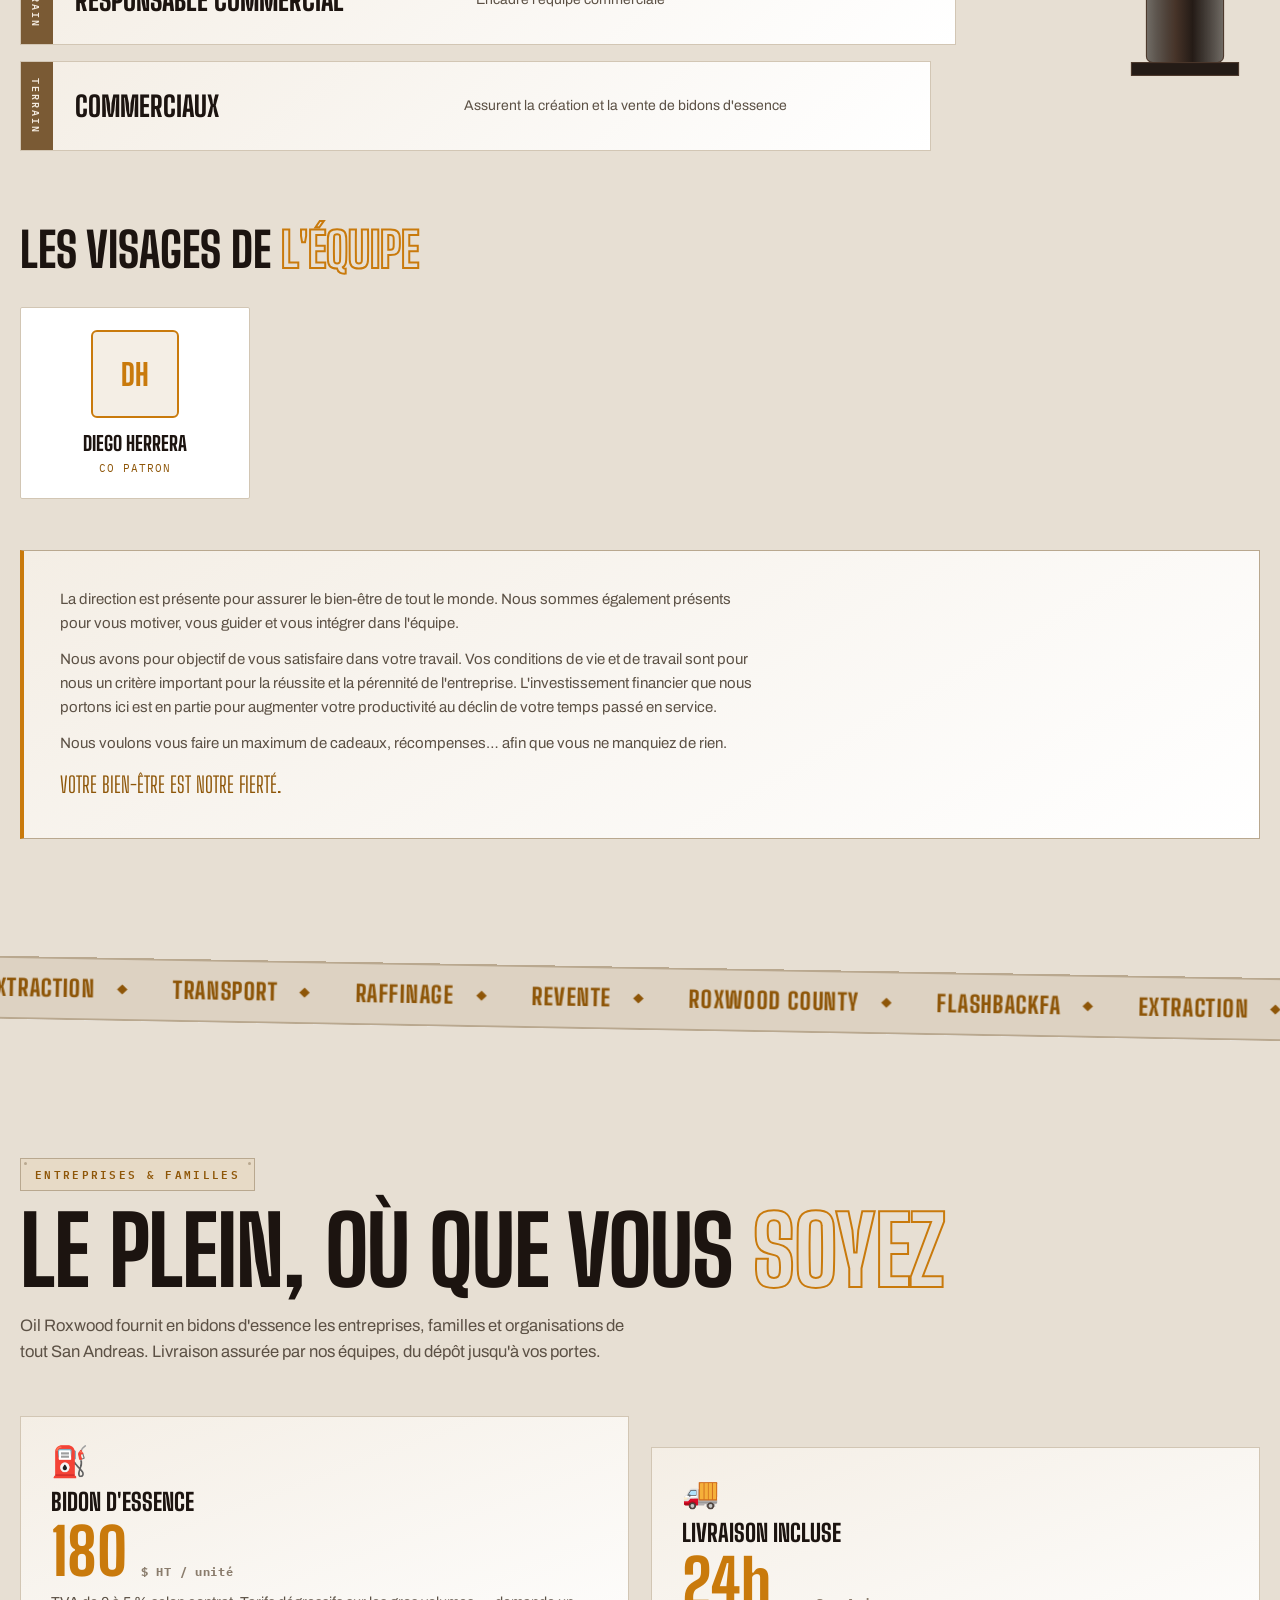
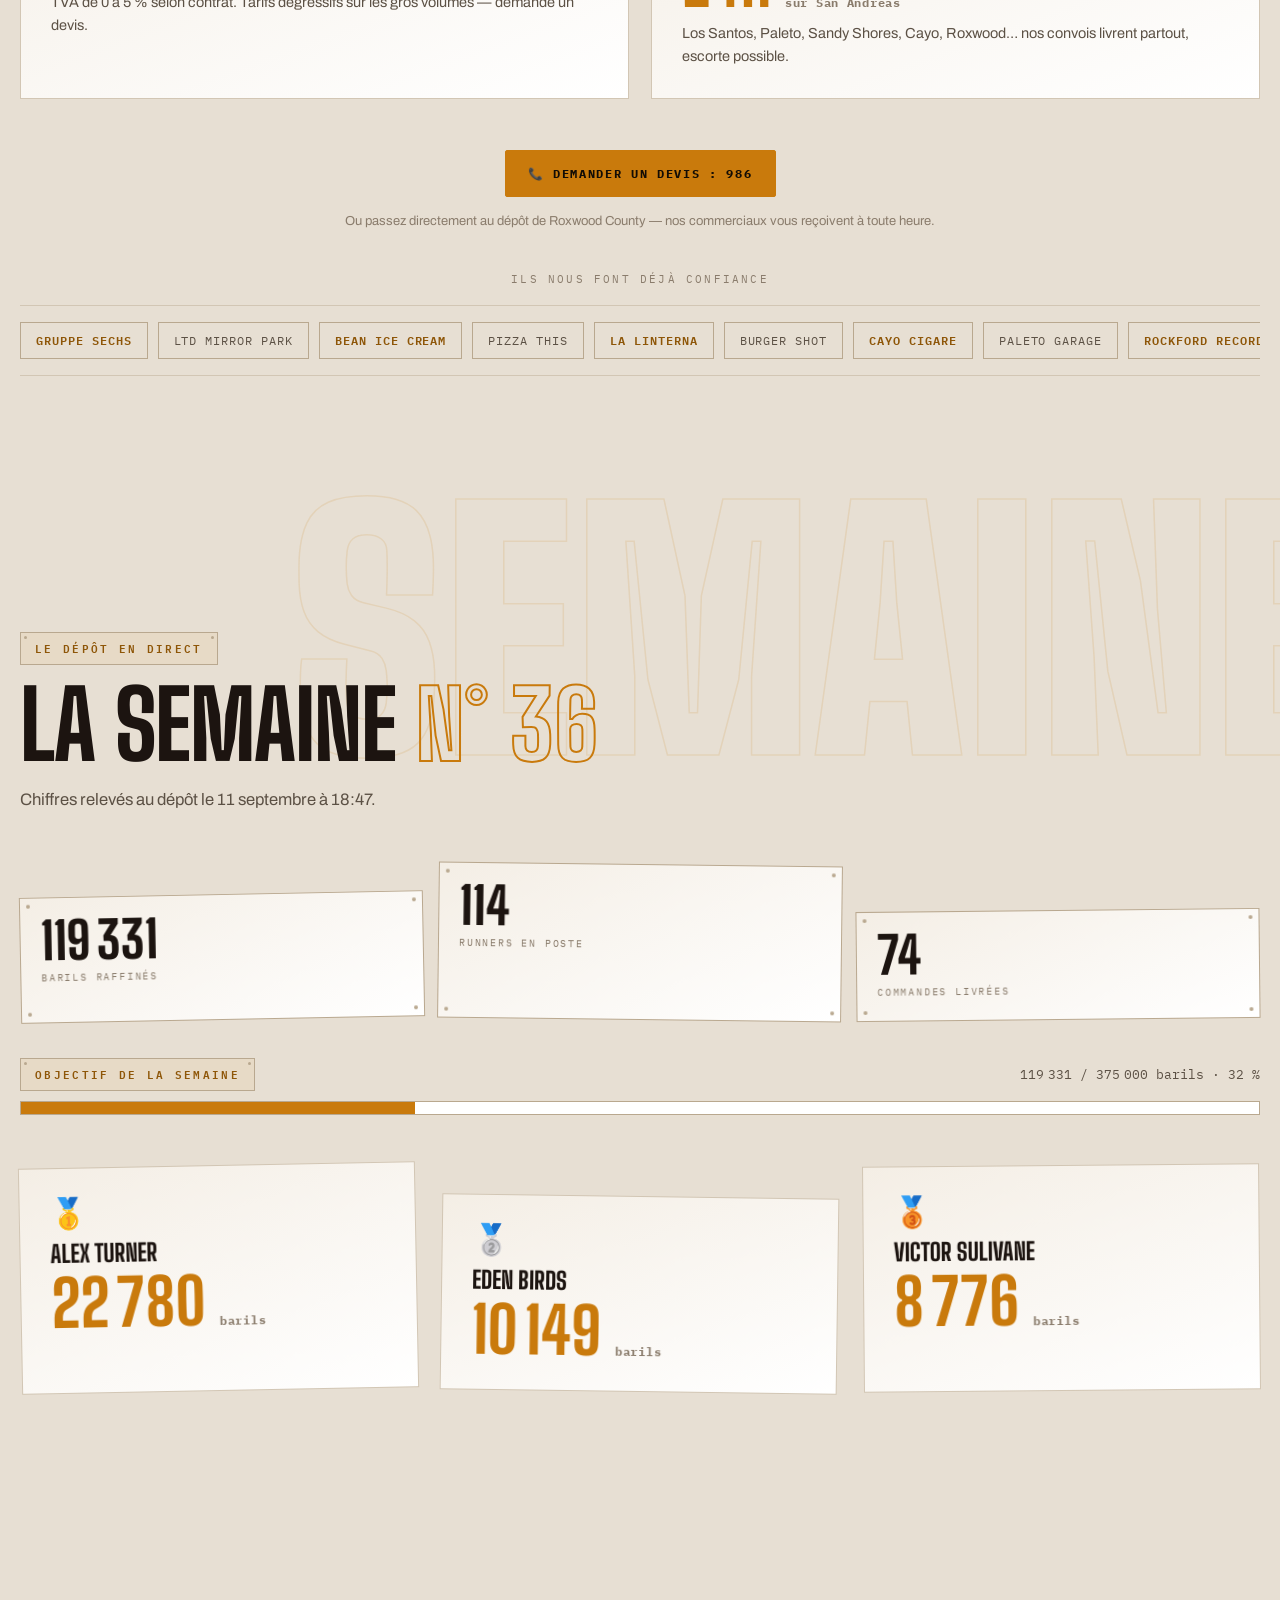
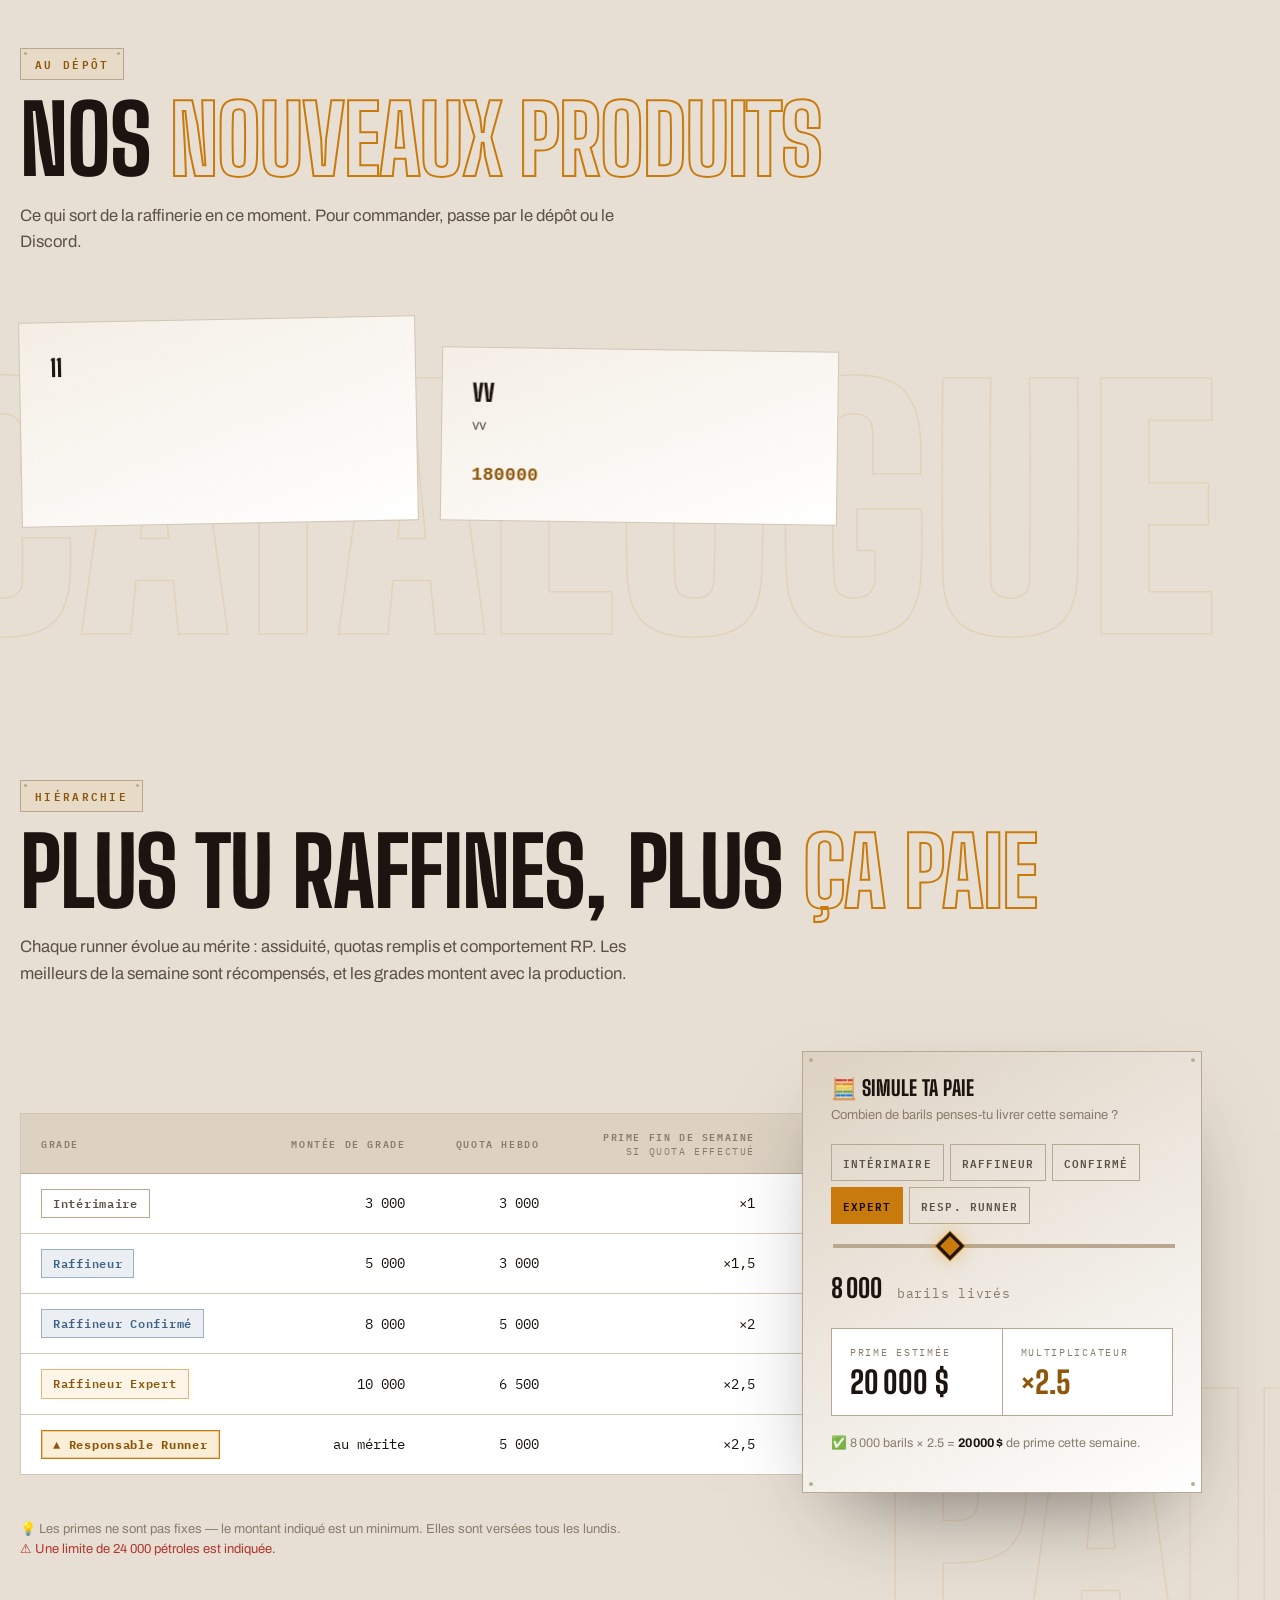
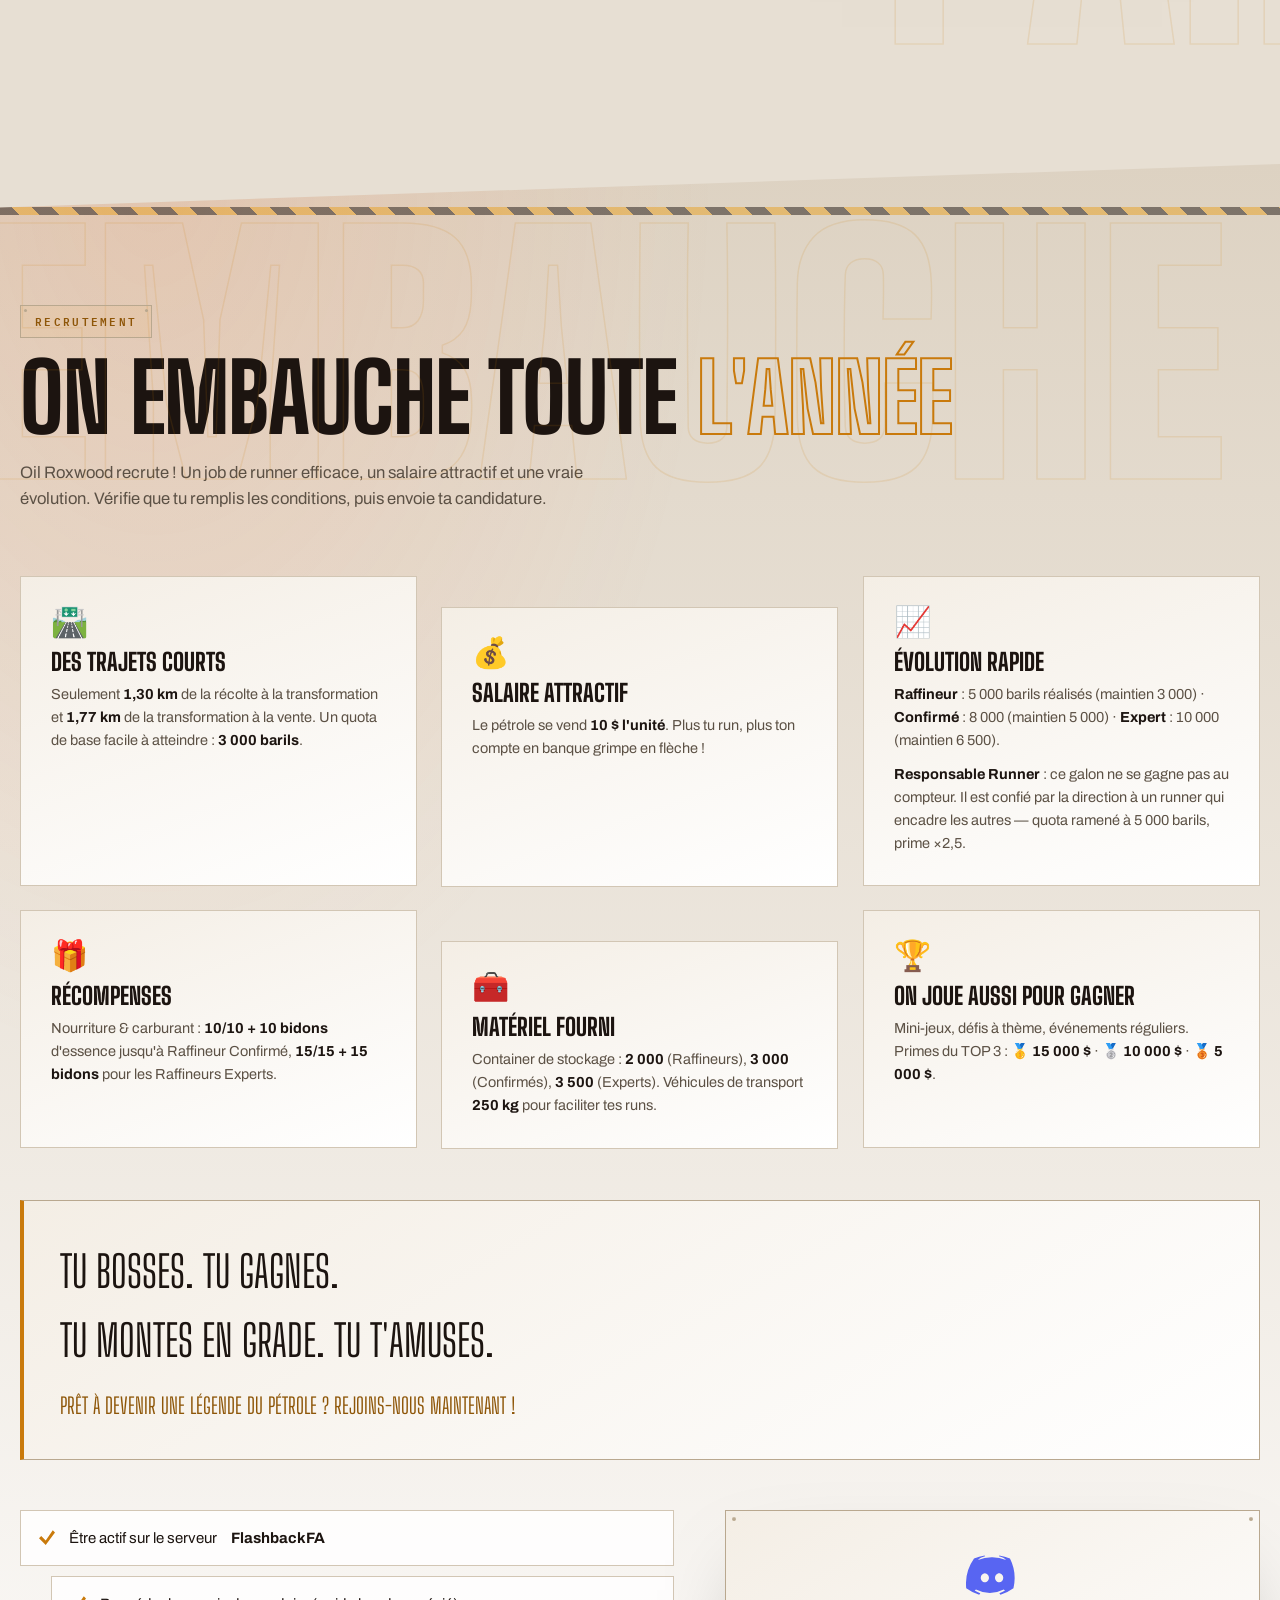
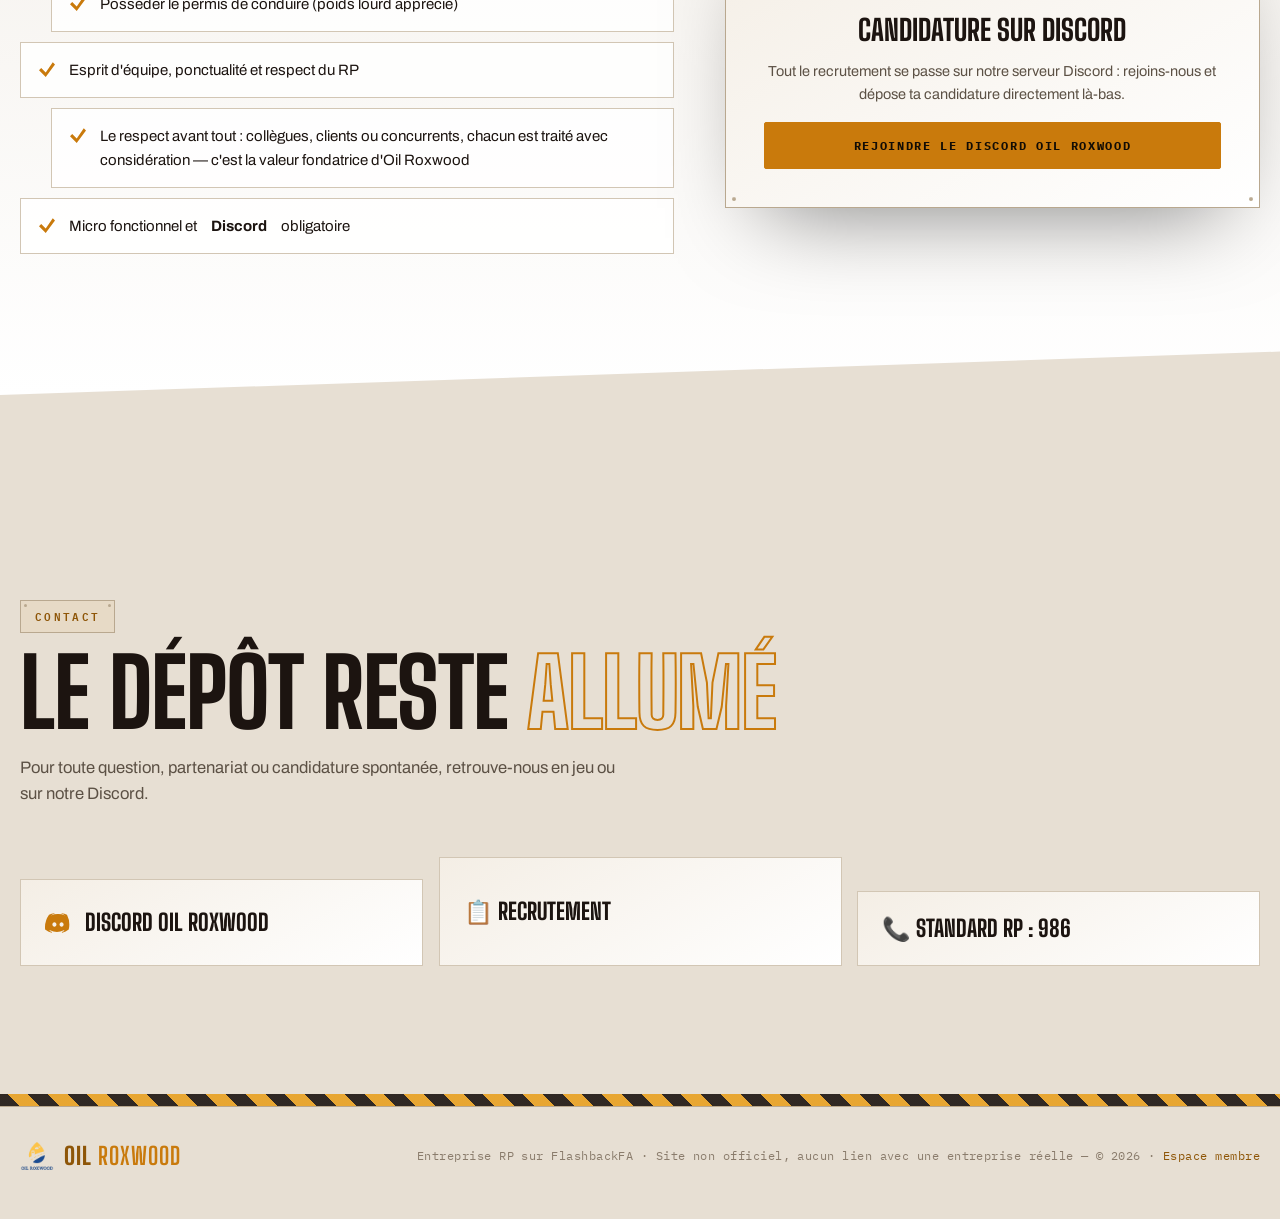
==== commit 8fb06592: "Corrige un JSON-LD oublie lors de la migration, met le README a jour Verification complete post-tran" ====
--- a/index.html
+++ b/index.html
@@ -7,11 +7,15 @@
 <meta name="description" content="Oil Roxwood, entreprise de collecte et transport de pétrole sur Roxwood County — Serveur FlashbackFA.">
 <!-- ═══════════════════════════════════════════════════════════════
      APERÇU RICHE (Discord, réseaux sociaux)
-     ⚠️ SEUL ENDROIT DU SITE OÙ L'URL EST ÉCRITE EN DUR.
-     Les robots des réseaux n'exécutent pas de JavaScript : ces deux
-     adresses doivent être absolues. Si tu renommes le dépôt GitHub,
-     remplace-les par la nouvelle adresse de GitHub Pages — et c'est
-     tout, le reste du site est en chemins relatifs.
+     ⚠️ Les robots des réseaux n'exécutent pas de JavaScript : ces
+     adresses doivent être absolues, contrairement au reste du site
+     qui est en chemins relatifs. Si tu renommes le dépôt GitHub ou
+     changes de compte propriétaire, remplace-les par la nouvelle
+     adresse de GitHub Pages — CE BLOC ET LE JSON-LD PLUS BAS
+     (balise <script type="application/ld+json">, champs "url" et
+     "logo") sont les deux seuls endroits concernés. Une correction
+     de septembre 2026 a raté le second parce que ce commentaire ne
+     le mentionnait pas.
      ═══════════════════════════════════════════════════════════════ -->
 <meta property="og:type" content="website">
 <meta property="og:site_name" content="Oil Roxwood">
@@ -56,8 +60,8 @@
 <script type="application/ld+json">
 {"@context":"https://schema.org","@type":"Organization",
  "name":"Oil Roxwood",
- "url":"https://poulpizar01.github.io/Oil-Roxwood/",
- "logo":"https://poulpizar01.github.io/Oil-Roxwood/assets/logo.png",
+ "url":"https://Shop-Entreprise-FBFA.github.io/Oil-Roxwood/",
+ "logo":"https://Shop-Entreprise-FBFA.github.io/Oil-Roxwood/assets/logo.png",
  "description":"Collecte, transport et revente de pétrole sur Roxwood County — serveur RP FlashbackFA.",
  "areaServed":"Roxwood County",
  "sameAs":["https://discord.com/invite/99AuEX3Kpz"],
